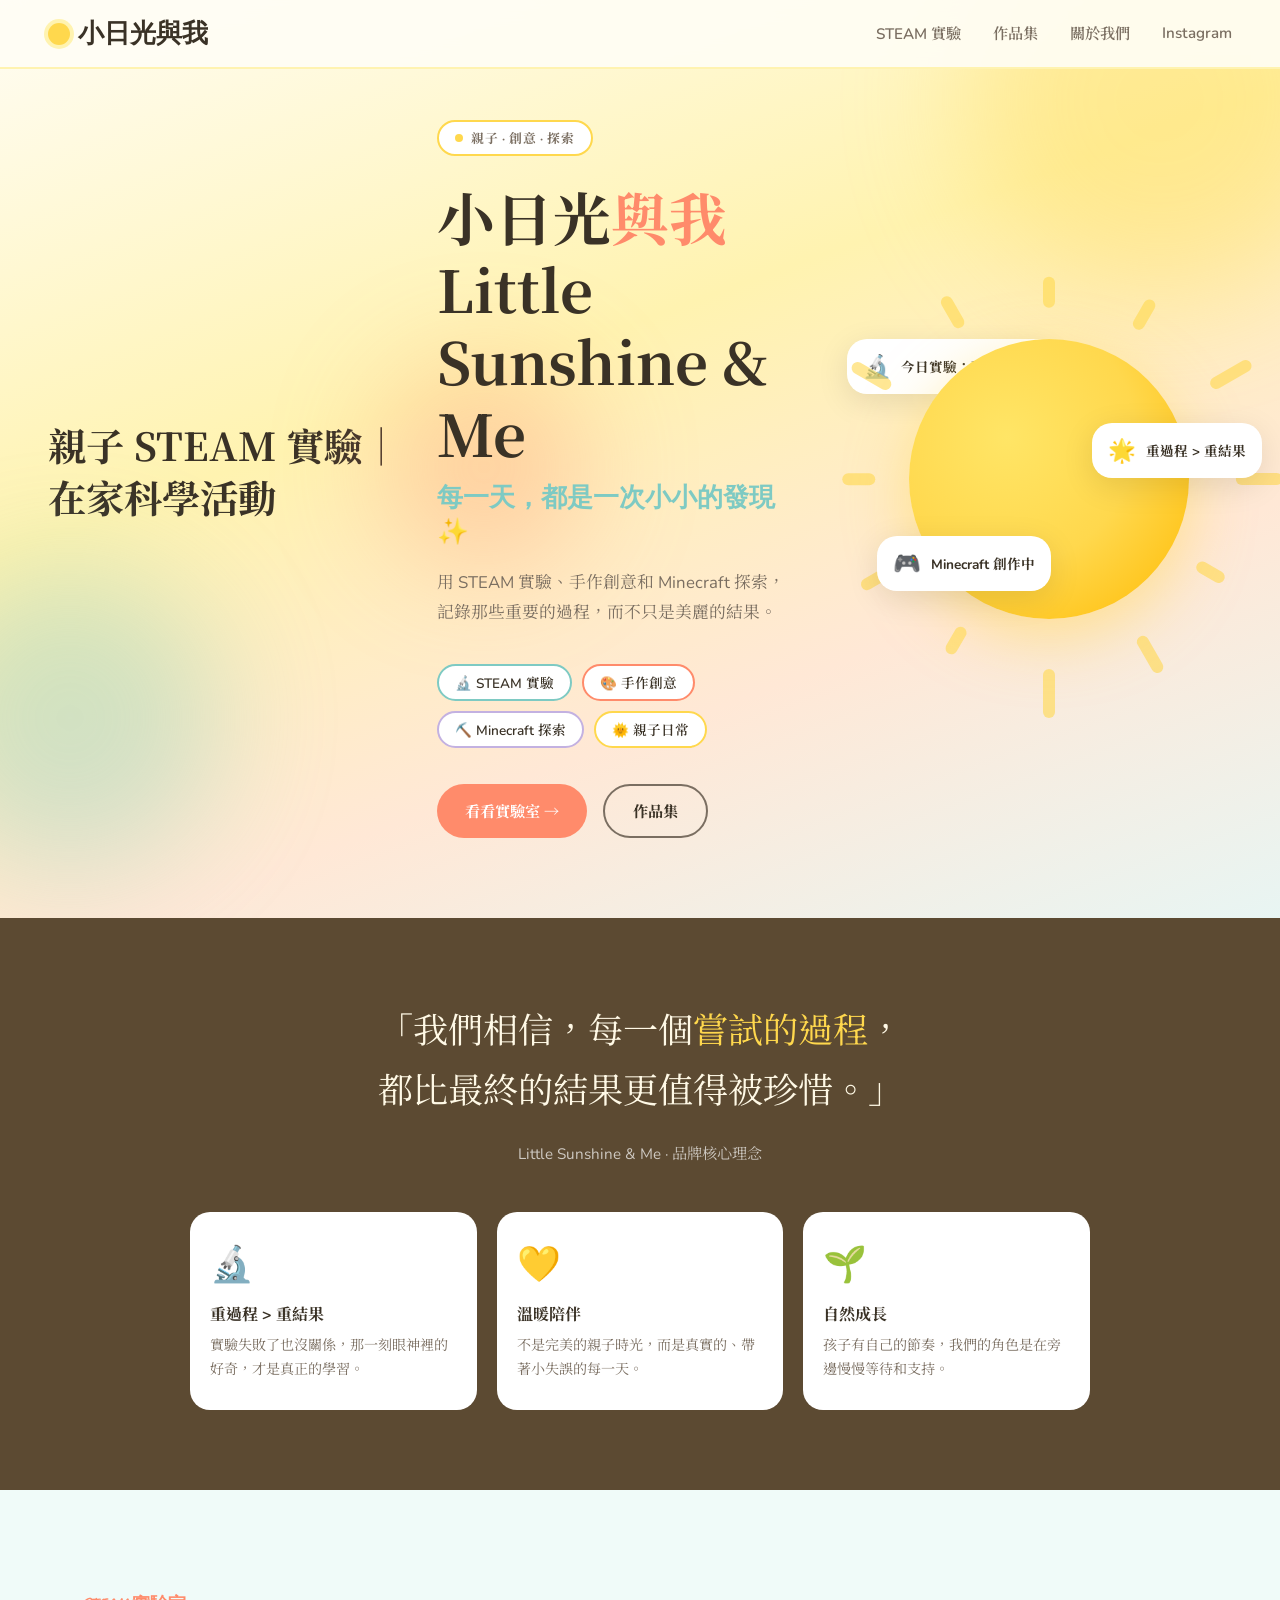
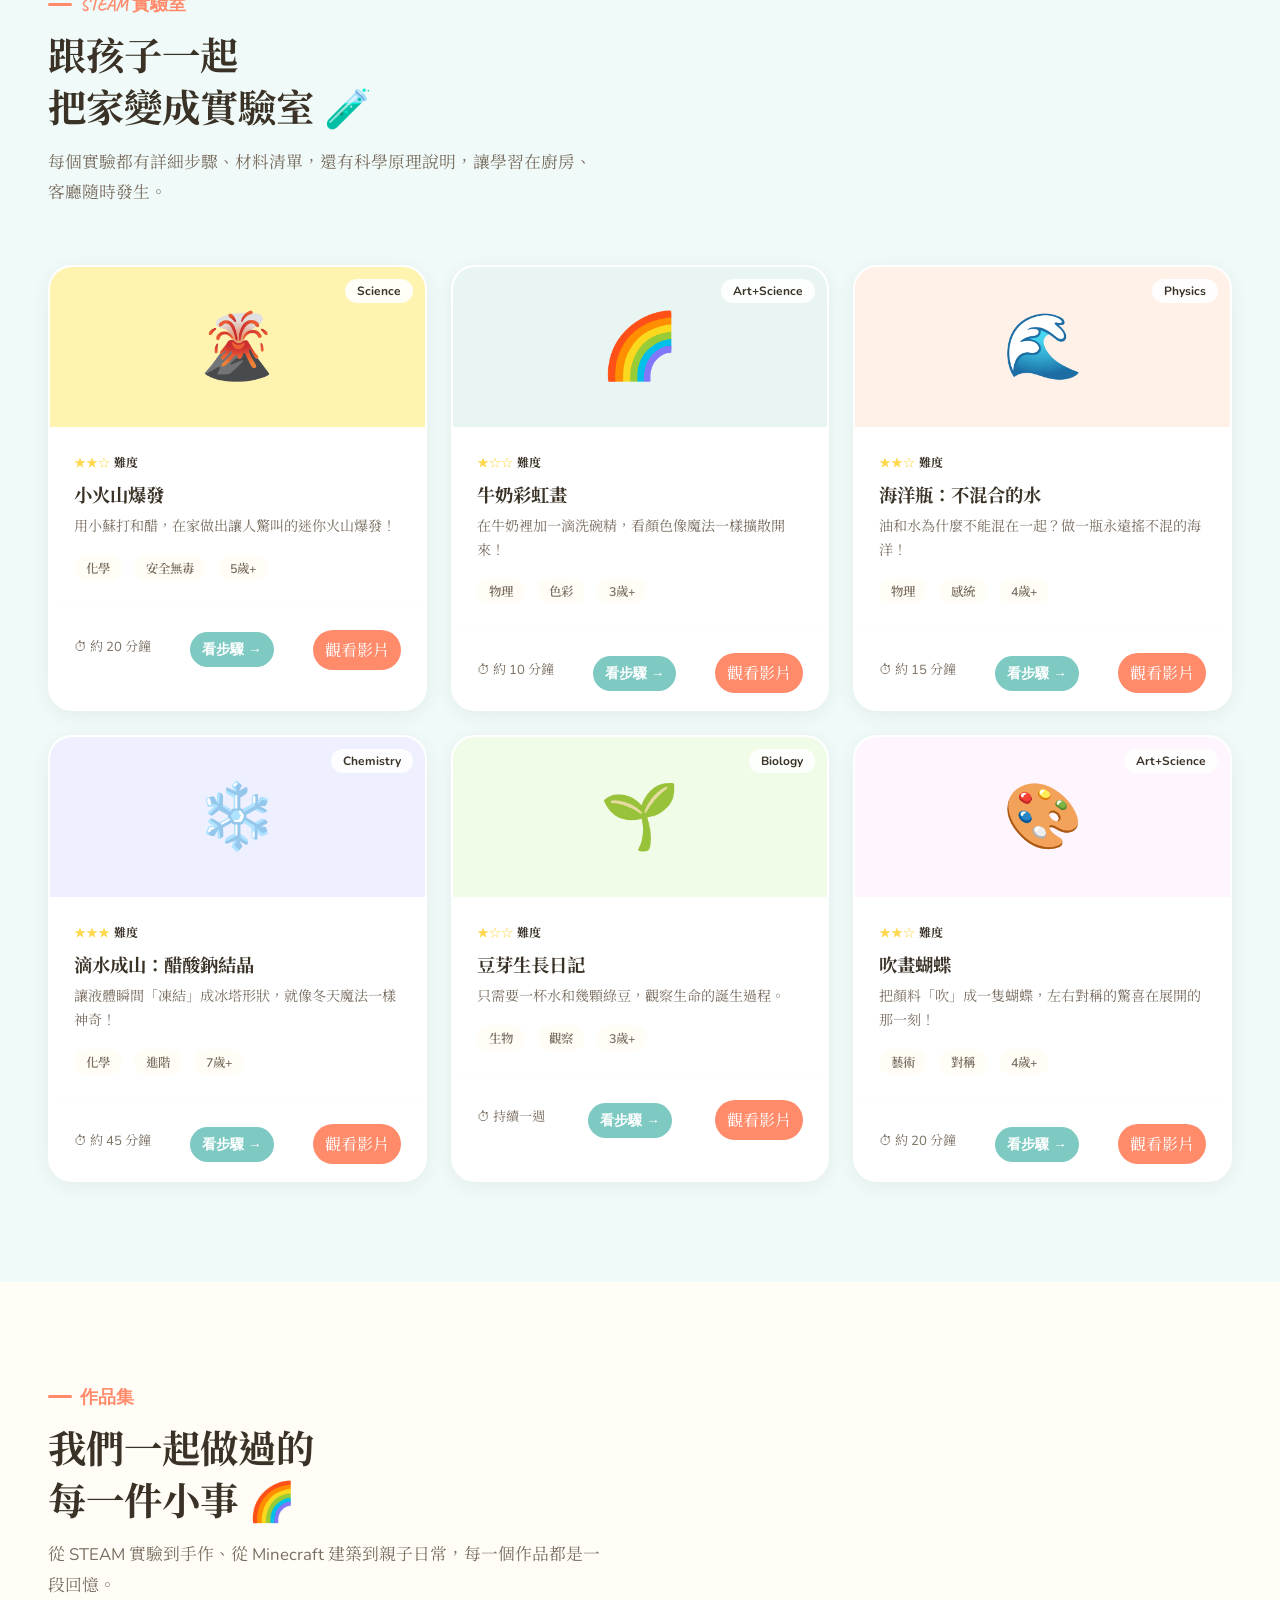
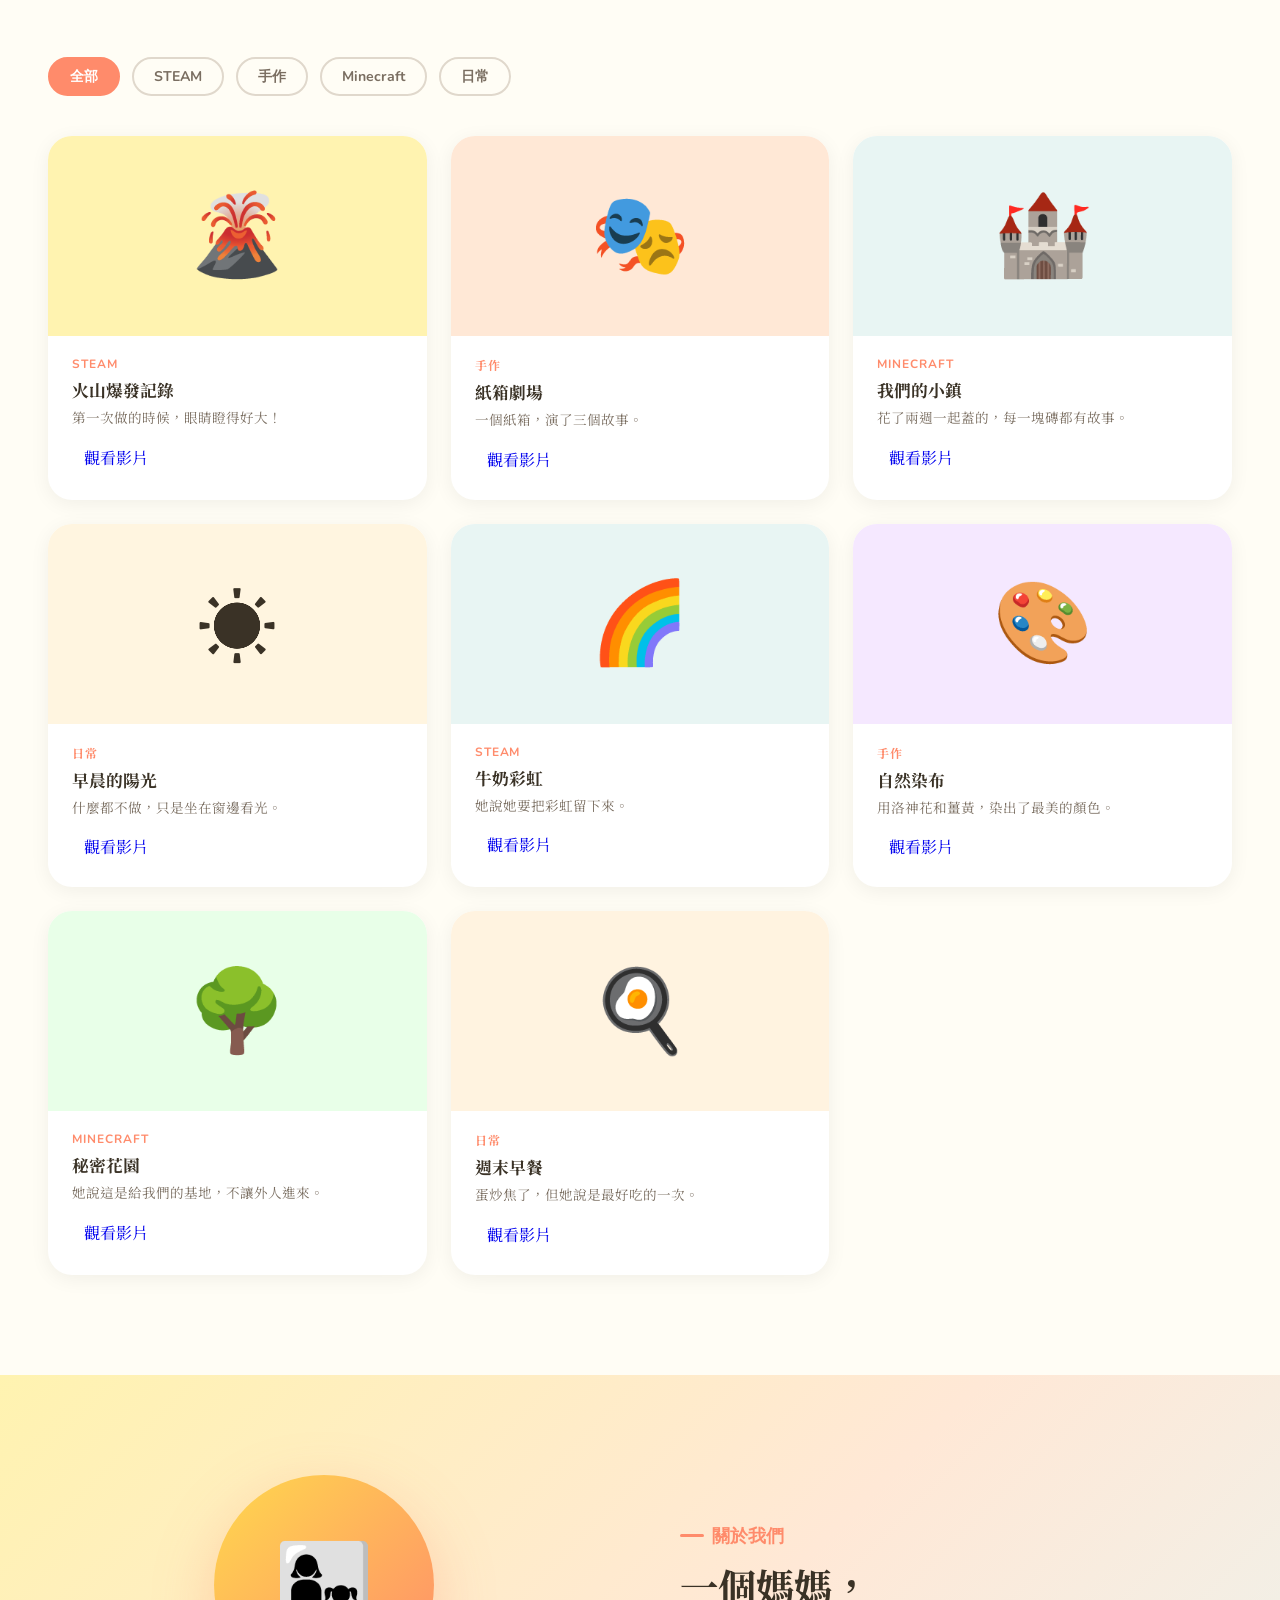
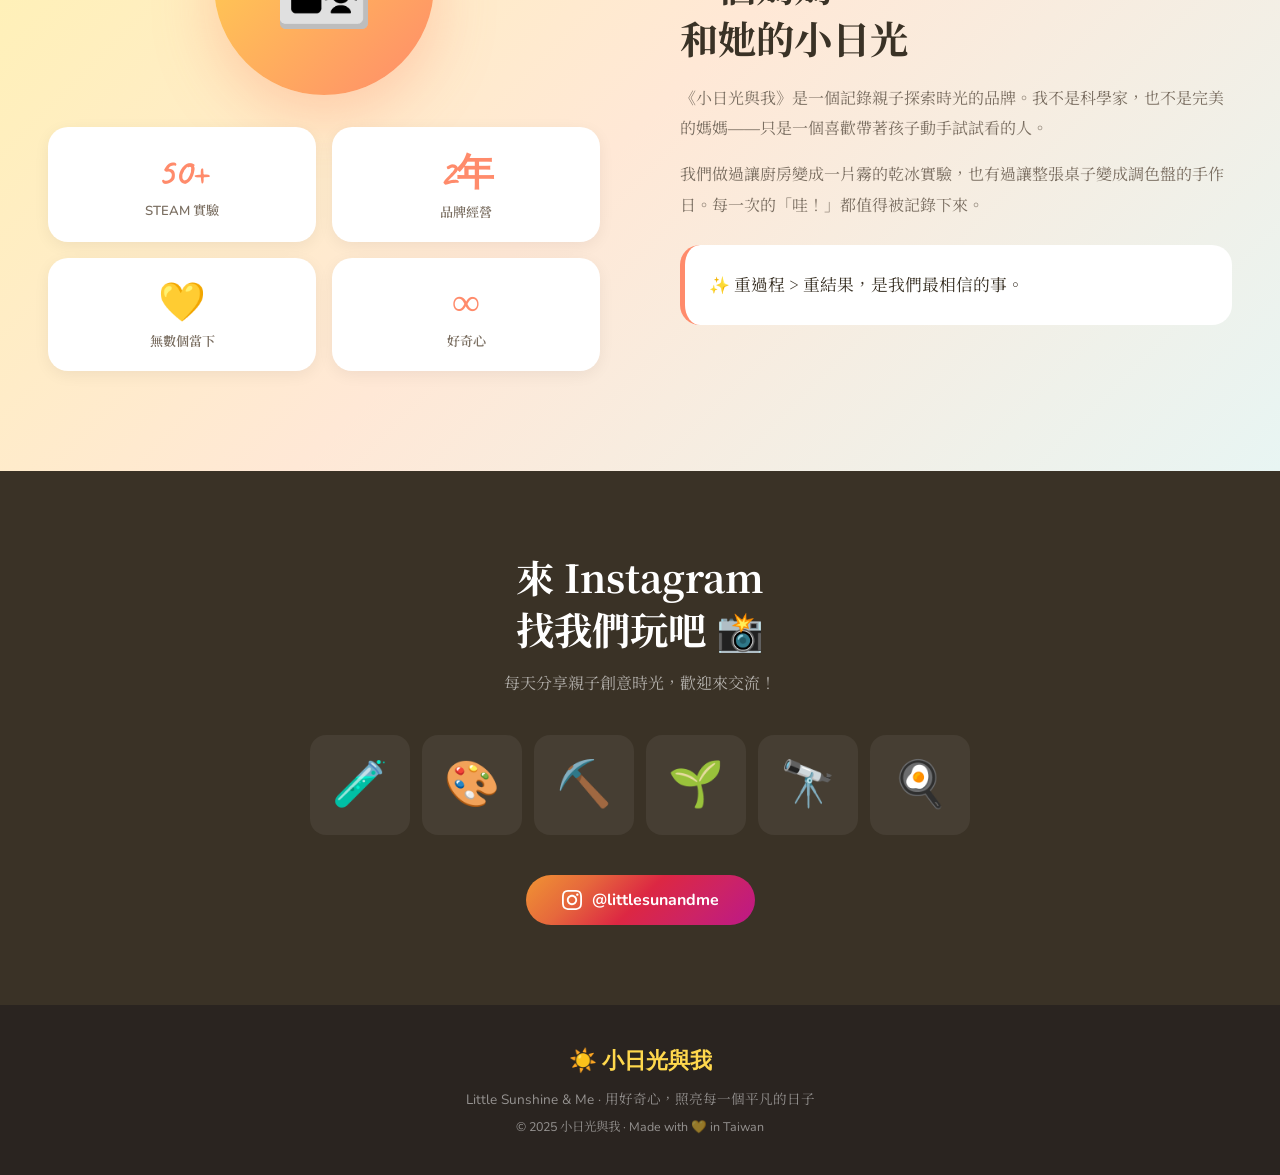
==== index.html @ 41438439 "Refactor video button styles and add new button class" ====
<!DOCTYPE html>

<html lang="zh-TW">
<head>
<meta name="description" content="親子STEAM實驗、手作創意與Minecraft探索，和孩子一起把家變成實驗室。">
<meta name="keywords" content="親子實驗, STEAM教育, 親子手作, 科學實驗, 小日光與我">
<!-- Open Graph (分享用) -->
<meta property="og:title" content="小日光與我 Little Sunshine & Me">
<meta property="og:description" content="每一天，都是一次小小的發現 ✨">
<meta property="og:image" content="https://github.com/MeiiL/littlesunandme_website/cover.jpg">
<meta property="og:type" content="website">
  
<meta charset="UTF-8">
<meta name="viewport" content="width=device-width, initial-scale=1.0, maximum-scale=1.0, user-scalable=no">
<title>小日光與我 Little Sunshine & Me</title>
<link href="https://fonts.googleapis.com/css2?family=Noto+Serif+TC:wght@400;600;700&family=Nunito:wght@400;600;700;800&family=Caveat:wght@500;700&display=swap" rel="stylesheet">
<style>
  :root {
    --sun: #FFD84D;
    --sun-light: #FFF3B0;
    --coral: #FF8B6B;
    --mint: #7ECAC3;
    --sky: #A8D8EA;
    --lavender: #C3B1E1;
    --leaf: #90C67C;
    --cream: #FFFDF5;
    --text: #3A3226;
    --text-light: #7A6E61;
    --white: #FFFFFF;
  }

/* FIX */
* { margin: 0; padding: 0; box-sizing: border-box; }

html { scroll-behavior: smooth; }

body {
  font-family: 'Nunito', 'Noto Serif TC', sans-serif;
  background: var(--cream);
  color: var(--text);
  overflow-x: hidden;
}

/* ── NAV ── */
nav {
position: fixed; top: 0; left: 0; right: 0; z-index: 100;
display: flex; align-items: center; justify-content: space-between;
padding: 16px 48px;
background: rgba(255,253,245,0.92);
backdrop-filter: blur(12px);
border-bottom: 2px solid var(--sun-light);
}
.nav-logo {
font-family: 'Caveat', cursive;
font-size: 1.6rem; font-weight: 700;
color: var(--text);
text-decoration: none;
display: flex; align-items: center; gap: 8px;
}
.nav-logo .sun-dot {
width: 22px; height: 22px; border-radius: 50%;
background: var(--sun);
box-shadow: 0 0 0 4px var(--sun-light);
flex-shrink: 0;
animation: pulse-sun 3s ease-in-out infinite;
}
@keyframes pulse-sun {
0%,100%{ box-shadow: 0 0 0 4px var(--sun-light); }
50%{ box-shadow: 0 0 0 8px rgba(255,216,77,0.2); }
}
.nav-links { display: flex; gap: 32px; list-style: none; }
.nav-links a {
text-decoration: none; color: var(--text-light);
font-weight: 600; font-size: 0.95rem;
position: relative; padding-bottom: 2px;
transition: color 0.2s;
}
.nav-links a::after {
content: ''; position: absolute; bottom: 0; left: 0;
width: 0; height: 2px; background: var(--coral);
transition: width 0.3s;
}
.nav-links a:hover { color: var(--coral); }
.nav-links a:hover::after { width: 100%; }

/* ── HERO ── */
.hero {
min-height: 100vh;
display: flex; align-items: center; justify-content: center;
padding: 120px 48px 80px;
position: relative; overflow: hidden;
background: linear-gradient(160deg, #FFFDF5 0%, #FFF3B0 40%, #FFE8D6 70%, #E8F5F3 100%);
}
.hero-blobs {
position: absolute; inset: 0; pointer-events: none; overflow: hidden;
}
.blob {
position: absolute; border-radius: 50%;
opacity: 0.35; filter: blur(60px);
animation: float-blob 8s ease-in-out infinite;
}
.blob-1 { width: 400px; height: 400px; background: var(--sun); top: -100px; right: -80px; animation-delay: 0s; }
.blob-2 { width: 300px; height: 300px; background: var(--mint); bottom: 50px; left: -80px; animation-delay: 3s; }
.blob-3 { width: 200px; height: 200px; background: var(--coral); top: 40%; left: 30%; animation-delay: 5s; }
@keyframes float-blob {
0%,100% { transform: translate(0,0) scale(1); }
50% { transform: translate(20px,-30px) scale(1.05); }
}

.hero-inner {
max-width: 1100px; width: 100%;
display: grid; grid-template-columns: 1fr 1fr; gap: 64px;
align-items: center; position: relative; z-index: 1;
}
.hero-text { animation: fade-up 0.8s ease both; }
@keyframes fade-up {
from { opacity: 0; transform: translateY(30px); }
to { opacity: 1; transform: translateY(0); }
}
.hero-badge {
display: inline-flex; align-items: center; gap: 8px;
background: var(--white); border: 2px solid var(--sun);
border-radius: 100px; padding: 6px 16px;
font-size: 0.8rem; font-weight: 700; color: var(--text-light);
margin-bottom: 24px; letter-spacing: 0.05em;
}
.hero-badge .dot { width: 8px; height: 8px; border-radius: 50%; background: var(--sun); }
.hero-title {
font-family: 'Noto Serif TC', serif;
font-size: clamp(2.4rem, 5vw, 3.6rem);
font-weight: 700; line-height: 1.25;
color: var(--text); margin-bottom: 12px;
}
.hero-title .accent { color: var(--coral); }
.hero-subtitle {
font-family: 'Caveat', cursive;
font-size: 1.6rem; color: var(--mint);
margin-bottom: 20px; font-weight: 700;
}
.hero-desc {
font-size: 1.05rem; color: var(--text-light);
line-height: 1.8; margin-bottom: 36px;
}
.hero-tags { display: flex; flex-wrap: wrap; gap: 10px; margin-bottom: 36px; }
.tag {
background: var(--white); border-radius: 100px;
padding: 6px 16px; font-size: 0.85rem; font-weight: 600;
color: var(--text); border: 2px solid transparent;
transition: all 0.2s;
}
.tag:hover { transform: translateY(-2px); }
.tag.steam { border-color: var(--mint); }
.tag.craft { border-color: var(--coral); }
.tag.play { border-color: var(--lavender); }
.tag.moment { border-color: var(--sun); }
.hero-cta { display: flex; gap: 16px; flex-wrap: wrap; }
.btn {
display: inline-flex; align-items: center; gap: 8px;
padding: 14px 28px; border-radius: 100px;
font-size: 0.95rem; font-weight: 700; text-decoration: none;
transition: all 0.25s; cursor: pointer; border: none;
}
.btn-primary { background: var(--coral); color: var(--white); }
.btn-primary:hover { background: #e8704f; transform: translateY(-2px); box-shadow: 0 8px 24px rgba(255,139,107,0.4); }
.btn-outline { background: transparent; color: var(--text); border: 2px solid var(--text-light); }
.btn-outline:hover { border-color: var(--coral); color: var(--coral); transform: translateY(-2px); }

/* hero illustration */
.hero-visual { animation: fade-up 0.8s 0.2s ease both; }
.sun-illustration {
width: 100%; max-width: 420px; margin: 0 auto;
position: relative;
}
.sun-circle {
width: 280px; height: 280px; border-radius: 50%;
background: radial-gradient(circle at 35% 35%, #FFE566, #FFD84D, #FFBA00);
margin: 40px auto; position: relative;
box-shadow: 0 20px 60px rgba(255,216,77,0.5);
animation: rotate-sun 20s linear infinite;
-webkit-animation: rotate-sun 20s linear infinite;
will-change: transform;
}
.sun-ray {
position: absolute; background: var(--sun);
border-radius: 100px; transform-origin: 50% 100%;
bottom: 50%; left: 50%; margin-left: -6px;
width: 12px; opacity: 0.6;
}
.floating-card {
position: absolute; background: var(--white);
border-radius: 20px; padding: 12px 16px;
box-shadow: 0 8px 32px rgba(0,0,0,0.1);
display: flex; align-items: center; gap: 10px;
font-size: 0.85rem; font-weight: 700; color: var(--text);
animation: float-card 4s ease-in-out infinite;
-webkit-animation: float-card 4s ease-in-out infinite;
white-space: nowrap;
}
.floating-card .icon { font-size: 1.4rem; }
.card-1 { top: 0; left: -20px; animation-delay: 0s; }
.card-2 { top: 30%; right: -30px; animation-delay: 1.5s; }
.card-3 { bottom: 10%; left: 10px; animation-delay: 3s; }
@keyframes float-card {
0%,100% { transform: translateY(0); }
50% { transform: translateY(-10px); }
}
@-webkit-keyframes float-card {
0%,100% { transform: translateY(0); }
50% { transform: translateY(-10px); }
}
@keyframes rotate-sun {
from { transform: rotate(0deg); }
to { transform: rotate(360deg); }
}
@-webkit-keyframes rotate-sun {
from { -webkit-transform: rotate(0deg); }
to { -webkit-transform: rotate(360deg); }
}

/* ── SECTION COMMON ── */
section { padding: 100px 48px; }
.section-label {
display: inline-flex; align-items: center; gap: 8px;
font-family: 'Caveat', cursive; font-size: 1.1rem; font-weight: 700;
color: var(--coral); margin-bottom: 12px;
}
.section-label::before { content: ''; display: block; width: 24px; height: 3px; background: var(--coral); border-radius: 2px; }
h2 {
font-family: 'Noto Serif TC', serif;
font-size: clamp(1.8rem, 3.5vw, 2.4rem);
font-weight: 700; line-height: 1.35; margin-bottom: 16px;
}
.section-desc { color: var(--text-light); font-size: 1.05rem; line-height: 1.8; max-width: 560px; margin-bottom: 56px; }
.max-w { max-width: 1200px; margin: 0 auto; }

/* ── PHILOSOPHY ── */
.philosophy {
background-color: #5C4A32;
color: var(--white); text-align: center;
padding: 80px 48px;
}
.philosophy-quote {
font-family: 'Noto Serif TC', serif;
font-size: clamp(1.4rem, 4vw, 2.2rem);
line-height: 1.7; max-width: 700px; margin: 0 auto 24px;
color: #FFF9E6;
}
.philosophy-quote .highlight { color: var(--sun); }
.philosophy-sub { color: rgba(255,255,255,0.7); font-size: 0.95rem; }
.phil-cards {
display: grid; grid-template-columns: repeat(3,1fr); gap: 20px;
max-width: 900px; margin: 48px auto 0;
}
.phil-card {
background: #ffffff;
border: none;
border-radius: 20px; padding: 28px 20px;
text-align: left; transition: all 0.3s;
}
.phil-card:hover { background: #fff9e6; transform: translateY(-4px); }
.phil-icon { font-size: 2.2rem; margin-bottom: 14px; }
.phil-card h3 { font-size: 1rem; font-weight: 700; color: #3A3226; margin-bottom: 8px; }
.phil-card p { font-size: 0.88rem; color: #7A6E61; line-height: 1.7; }

/* ── STEAM EXPERIMENTS ── */
.experiments-section { background: #F0FBF9; }
.experiments-grid {
display: grid; grid-template-columns: repeat(auto-fill, minmax(300px, 1fr));
gap: 24px;
}
.exp-card {
background: var(--white); border-radius: 24px;
overflow: hidden; box-shadow: 0 4px 20px rgba(0,0,0,0.06);
transition: all 0.35s; cursor: pointer;
border: 2px solid transparent;
}
.exp-card:hover { transform: translateY(-6px); box-shadow: 0 16px 40px rgba(0,0,0,0.12); border-color: var(--mint); }
.exp-header {
height: 160px; display: flex; align-items: center; justify-content: center;
font-size: 4rem; position: relative; overflow: hidden;
}
.exp-badge {
position: absolute; top: 12px; right: 12px;
background: rgba(255,255,255,0.9); border-radius: 100px;
padding: 4px 12px; font-size: 0.75rem; font-weight: 700;
}
.exp-body { padding: 24px; }
.exp-level {
display: inline-flex; align-items: center; gap: 4px;
font-size: 0.75rem; font-weight: 700; margin-bottom: 10px;
}
.star { color: var(--sun); }
.exp-title { font-family: 'Noto Serif TC', serif; font-size: 1.15rem; font-weight: 700; margin-bottom: 8px; }
.exp-desc { font-size: 0.88rem; color: var(--text-light); line-height: 1.7; margin-bottom: 16px; }
.exp-meta { display: flex; gap: 12px; flex-wrap: wrap; }
.exp-tag {
background: var(--cream); border-radius: 100px;
padding: 4px 12px; font-size: 0.78rem; font-weight: 600; color: var(--text-light);
}
.exp-footer {
padding: 16px 24px;
border-top: 1px solid var(--cream);
display: flex; justify-content: space-between; align-items: center;
}
.exp-time { font-size: 0.82rem; color: var(--text-light); display: flex; align-items: center; gap: 6px; }
.exp-btn {
background: var(--mint); color: var(--white);
border: none; border-radius: 100px; padding: 8px 20px;
font-size: 0.85rem; font-weight: 700; cursor: pointer;
transition: all 0.2s; font-family: 'Nunito', sans-serif;
}
.exp-btn:hover { background: #5db8b0; transform: scale(1.04); }

/* modal */
.modal-overlay {
position: fixed; inset: 0; z-index: 200;
background: rgba(20,16,12,0.92);
display: flex; align-items: center; justify-content: center;
padding: 24px; opacity: 0; pointer-events: none; transition: opacity 0.3s;
-webkit-transform: translate3d(0,0,0);
transform: translate3d(0,0,0);
}
.modal-overlay.active { opacity: 1; pointer-events: all; }
.modal {
background: #ffffff; border-radius: 32px;
max-width: 560px; width: 100%; max-height: 85vh; overflow-y: auto;
transform: scale(0.9); transition: transform 0.3s;
box-shadow: 0 32px 80px rgba(0,0,0,0.35);
}
.modal-overlay.active .modal { transform: scale(1); }
.modal-header { height: 200px; display: flex; align-items: center; justify-content: center; font-size: 6rem; border-radius: 32px 32px 0 0; }
.modal-body { padding: 32px; }
.modal-body h3 { font-family: 'Noto Serif TC', serif; font-size: 1.5rem; font-weight: 700; margin-bottom: 16px; }
.modal-section { margin-bottom: 20px; background: #F8F6F2; border-radius: 16px; padding: 16px 20px; }
.modal-section h4 { font-size: 0.85rem; font-weight: 700; color: var(--coral); margin-bottom: 10px; letter-spacing: 0.05em; }
.modal-section ul { list-style: none; }
.modal-section ul li { font-size: 0.92rem; color: var(--text); line-height: 1.9; padding-left: 20px; position: relative; }
.modal-section ul li::before { content: '✦'; position: absolute; left: 0; color: var(--sun); font-size: 0.7rem; top: 5px; }
.modal-note {
background: var(--sun-light); border-radius: 16px; padding: 16px 20px;
font-size: 0.88rem; color: var(--text); line-height: 1.7;
border-left: 4px solid var(--sun);
}
.modal-close {
display: block; width: 100%; margin-top: 24px;
background: var(--text); color: var(--white);
border: none; border-radius: 100px; padding: 14px;
font-size: 0.95rem; font-weight: 700; cursor: pointer;
font-family: 'Nunito', sans-serif; transition: background 0.2s;
}
.modal-close:hover { background: var(--coral); }

/* ── PORTFOLIO ── */
.portfolio-section { background: var(--cream); }
.portfolio-filter { display: flex; gap: 12px; flex-wrap: wrap; margin-bottom: 40px; }
.filter-btn {
padding: 8px 20px; border-radius: 100px; border: 2px solid #E0D8CC;
background: transparent; font-size: 0.88rem; font-weight: 700;
color: var(--text-light); cursor: pointer; transition: all 0.2s;
font-family: 'Nunito', sans-serif;
}
.filter-btn.active, .filter-btn:hover { background: var(--coral); color: var(--white); border-color: var(--coral); }
.portfolio-grid {
display: grid; grid-template-columns: repeat(auto-fill, minmax(280px, 1fr));
gap: 24px;
}
.portfolio-item {
border-radius: 24px; overflow: hidden;
background: var(--white); box-shadow: 0 4px 20px rgba(0,0,0,0.06);
transition: all 0.35s; position: relative;
}
.portfolio-item:hover { transform: translateY(-6px); box-shadow: 0 16px 40px rgba(0,0,0,0.12); }
.portfolio-img {
height: 200px; display: flex; align-items: center; justify-content: center;
font-size: 5rem; position: relative;
}
.portfolio-overlay {
position: absolute; inset: 0;
background: rgba(0,0,0,0.5);
display: flex; align-items: center; justify-content: center;
opacity: 0; transition: opacity 0.3s;
}
.portfolio-item:hover .portfolio-overlay { opacity: 1; }
.overlay-link {
background: var(--white); color: var(--text);
border-radius: 100px; padding: 10px 24px;
font-size: 0.88rem; font-weight: 700; text-decoration: none;
}
.portfolio-info { padding: 20px 24px; }
.portfolio-cat {
font-size: 0.75rem; font-weight: 700; letter-spacing: 0.08em;
text-transform: uppercase; margin-bottom: 6px;
}
.portfolio-info h3 { font-family: 'Noto Serif TC', serif; font-size: 1.05rem; font-weight: 700; margin-bottom: 6px; }
.portfolio-info p { font-size: 0.85rem; color: var(--text-light); line-height: 1.6; }

/* ── ABOUT ── */
.about-section {
background: linear-gradient(135deg, #FFF3B0 0%, #FFE8D6 50%, #E8F5F3 100%);
}
.about-inner {
display: grid; grid-template-columns: 1fr 1fr; gap: 80px; align-items: center;
}
.about-avatar {
width: 220px; height: 220px; border-radius: 50%;
background: linear-gradient(135deg, var(--sun), var(--coral));
display: flex; align-items: center; justify-content: center;
font-size: 5rem; margin: 0 auto 32px;
box-shadow: 0 20px 60px rgba(255,139,107,0.35);
animation: float-card 5s ease-in-out infinite;
}
.about-stats {
display: grid; grid-template-columns: 1fr 1fr; gap: 16px; margin-top: 32px;
}
.stat-card {
background: var(--white); border-radius: 20px; padding: 20px;
text-align: center; box-shadow: 0 4px 16px rgba(0,0,0,0.06);
}
.stat-num { font-family: 'Caveat', cursive; font-size: 2.4rem; font-weight: 700; color: var(--coral); }
.stat-label { font-size: 0.82rem; color: var(--text-light); font-weight: 600; margin-top: 4px; }
.about-text h2 { margin-bottom: 20px; }
.about-text p { color: var(--text-light); line-height: 1.9; margin-bottom: 16px; }
.about-philosophy {
background: var(--white); border-radius: 20px; padding: 24px;
border-left: 5px solid var(--coral); margin-top: 24px;
}
.about-philosophy p { margin: 0; font-family: 'Noto Serif TC', serif; font-size: 1.05rem; color: var(--text); }

/* ── IG CTA ── */
.ig-section {
background: var(--text); color: var(--white); text-align: center;
padding: 80px 48px;
}
.ig-section h2 { color: var(--white); margin-bottom: 16px; }
.ig-section p { color: rgba(255,255,255,0.6); margin-bottom: 40px; }
.ig-grid { display: flex; gap: 12px; justify-content: center; flex-wrap: wrap; margin-bottom: 40px; }
.ig-thumb {
width: 100px; height: 100px; border-radius: 16px;
display: flex; align-items: center; justify-content: center;
font-size: 2.8rem; background: rgba(255,255,255,0.06);
transition: all 0.2s;
}
.ig-thumb:hover { transform: scale(1.08); background: rgba(255,255,255,0.12); }
.ig-btn {
display: inline-flex; align-items: center; gap: 10px;
background: linear-gradient(135deg, #f09433, #e6683c, #dc2743, #cc2366, #bc1888);
color: var(--white); border-radius: 100px; padding: 14px 36px;
font-size: 1rem; font-weight: 700; text-decoration: none;
transition: all 0.25s;
}
.ig-btn:hover { transform: translateY(-2px); box-shadow: 0 12px 32px rgba(220,39,67,0.4); }

/* ── FOOTER ── */
footer {
background: #2A2420; color: rgba(255,255,255,0.5);
text-align: center; padding: 40px 48px;
}
footer .footer-logo {
font-family: 'Caveat', cursive; font-size: 1.4rem; font-weight: 700;
color: var(--sun); margin-bottom: 12px;
}
footer p { font-size: 0.85rem; }

/* ── responsive ── */
@media(max-width: 768px) {
nav { padding: 16px 24px; }
.nav-links { display: none; }
section { padding: 64px 20px; }
.hero { padding: 100px 20px 60px; }
.hero-inner { grid-template-columns: 1fr; gap: 40px; }
.hero-visual { order: -1; }
.philosophy { padding: 60px 20px; background-color: #5C4A32; }
.phil-cards { grid-template-columns: 1fr; gap: 16px; margin-top: 32px; }
.phil-card { padding: 20px 16px; }
.about-inner { grid-template-columns: 1fr; gap: 40px; }
.portfolio-grid { grid-template-columns: 1fr 1fr; }
.ig-thumb { width: 70px; height: 70px; font-size: 2rem; }
.modal { border-radius: 24px; }
.modal-header { height: 140px; font-size: 4rem; }
.modal-body { padding: 20px; }
}

/* scroll animation */
.reveal { opacity: 0; transform: translateY(24px); transition: opacity 0.7s, transform 0.7s; }
.reveal.visible { opacity: 1; transform: none; }

/* ig video */
.exp-btn, .exp-video-btn, .portfolio-video-btn {
  display: inline-flex;
  align-items: center;
  padding: 8px 12px; 
  margin-top: 8px;
  border-radius: 20px;
  text-decoration: none;
  transition: background 0.3s;
}

.exp-btn {
  background: var(--mint);
  color: var(--white);
}

.exp-btn:hover {
  background: #5db8b0;
}

.exp-video-btn {
  background: var(--coral);
  color: var(--white);
}

.exp-video-btn:hover {
  background: #e8704f;
}

</style>

</head>
<body>

<!-- NAV -->

<nav>
  <a href="#" class="nav-logo">
    <span class="sun-dot"></span>
    小日光與我
  </a>
  <ul class="nav-links">
    <li><a href="#experiments">STEAM 實驗</a></li>
    <li><a href="#portfolio">作品集</a></li>
    <li><a href="#about">關於我們</a></li>
    <li><a href="#instagram">Instagram</a></li>
  </ul>
</nav>

<!-- HERO -->

<section class="hero">
  <h2>親子 STEAM 實驗｜在家科學活動</h2>
  <div class="hero-blobs">
    <div class="blob blob-1"></div>
    <div class="blob blob-2"></div>
    <div class="blob blob-3"></div>
  </div>
  <div class="hero-inner">
    <div class="hero-text">
      <div class="hero-badge"><span class="dot"></span> 親子 · 創意 · 探索</div>
      <h1 class="hero-title">小日光<span class="accent">與我</span><br>Little Sunshine & Me</h1>
      <p class="hero-subtitle">每一天，都是一次小小的發現 ✨</p>
      <p class="hero-desc">用 STEAM 實驗、手作創意和 Minecraft 探索，<br>記錄那些重要的過程，而不只是美麗的結果。</p>
      <div class="hero-tags">
        <span class="tag steam">🔬 STEAM 實驗</span>
        <span class="tag craft">🎨 手作創意</span>
        <span class="tag play">⛏️ Minecraft 探索</span>
        <span class="tag moment">🌞 親子日常</span>
      </div>
      <div class="hero-cta">
        <a href="#experiments" class="btn btn-primary">看看實驗室 →</a>
        <a href="#portfolio" class="btn btn-outline">作品集</a>
      </div>
    </div>
    <div class="hero-visual">
      <div class="sun-illustration">
        <div class="floating-card card-1"><span class="icon">🔬</span> 今日實驗：醋酸鈉結晶</div>
        <div class="sun-circle" id="sunCircle"></div>
        <div class="floating-card card-2"><span class="icon">🌟</span> 重過程 > 重結果</div>
        <div class="floating-card card-3"><span class="icon">🎮</span> Minecraft 創作中</div>
      </div>
    </div>
  </div>
</section>

<!-- PHILOSOPHY -->

<section class="philosophy">
  <div class="max-w">
    <div class="philosophy-quote">
      「我們相信，每一個<span class="highlight">嘗試的過程</span>，<br>都比最終的結果更值得被珍惜。」
    </div>
    <p class="philosophy-sub">Little Sunshine & Me · 品牌核心理念</p>
    <div class="phil-cards">
      <div class="phil-card">
        <div class="phil-icon">🔬</div>
        <h3>重過程 > 重結果</h3>
        <p>實驗失敗了也沒關係，那一刻眼神裡的好奇，才是真正的學習。</p>
      </div>
      <div class="phil-card">
        <div class="phil-icon">💛</div>
        <h3>溫暖陪伴</h3>
        <p>不是完美的親子時光，而是真實的、帶著小失誤的每一天。</p>
      </div>
      <div class="phil-card">
        <div class="phil-icon">🌱</div>
        <h3>自然成長</h3>
        <p>孩子有自己的節奏，我們的角色是在旁邊慢慢等待和支持。</p>
      </div>
    </div>
  </div>
</section>

<!-- STEAM EXPERIMENTS -->
<section class="experiments-section" id="experiments">
  <div class="max-w">
    <div class="section-label reveal">STEAM 實驗室</div>
    <h2 class="reveal">跟孩子一起<br>把家變成實驗室 🧪</h2>
    <p class="section-desc reveal">每個實驗都有詳細步驟、材料清單，還有科學原理說明，讓學習在廚房、客廳隨時發生。</p>
    <div class="experiments-grid" id="expGrid"></div>
  </div>
</section>

<!-- PORTFOLIO -->
<section class="portfolio-section" id="portfolio">
  <div class="max-w">
    <div class="section-label reveal">作品集</div>
    <h2 class="reveal">我們一起做過的<br>每一件小事 🌈</h2>
    <p class="section-desc reveal">從 STEAM 實驗到手作、從 Minecraft 建築到親子日常，每一個作品都是一段回憶。</p>
    <div class="portfolio-filter reveal">
      <button class="filter-btn active" onclick="filterPortfolio('all', this)">全部</button>
      <button class="filter-btn" onclick="filterPortfolio('steam', this)">STEAM</button>
      <button class="filter-btn" onclick="filterPortfolio('craft', this)">手作</button>
      <button class="filter-btn" onclick="filterPortfolio('minecraft', this)">Minecraft</button>
      <button class="filter-btn" onclick="filterPortfolio('moment', this)">日常</button>
    </div>
    <div class="portfolio-grid" id="portfolioGrid"></div>
  </div>
</section>

<!-- ABOUT -->

<section class="about-section" id="about">
  <div class="max-w about-inner">
    <div class="reveal" style="text-align:center">
      <div class="about-avatar">👩‍👧</div>
      <div class="about-stats">
        <div class="stat-card"><div class="stat-num">50+</div><div class="stat-label">STEAM 實驗</div></div>
        <div class="stat-card"><div class="stat-num">2年</div><div class="stat-label">品牌經營</div></div>
        <div class="stat-card"><div class="stat-num">💛</div><div class="stat-label">無數個當下</div></div>
        <div class="stat-card"><div class="stat-num">∞</div><div class="stat-label">好奇心</div></div>
      </div>
    </div>
    <div class="about-text reveal">
      <div class="section-label">關於我們</div>
      <h2>一個媽媽，<br>和她的小日光</h2>
      <p>《小日光與我》是一個記錄親子探索時光的品牌。我不是科學家，也不是完美的媽媽——只是一個喜歡帶著孩子動手試試看的人。</p>
      <p>我們做過讓廚房變成一片霧的乾冰實驗，也有過讓整張桌子變成調色盤的手作日。每一次的「哇！」都值得被記錄下來。</p>
      <div class="about-philosophy">
        <p>✨ 重過程 > 重結果，是我們最相信的事。</p>
      </div>
    </div>
  </div>
</section>

<!-- INSTAGRAM CTA -->

<section class="ig-section" id="instagram">
  <div class="max-w">
    <h2>來 Instagram<br>找我們玩吧 📸</h2>
    <p>每天分享親子創意時光，歡迎來交流！</p>
    <div class="ig-grid">
      <div class="ig-thumb">🧪</div>
      <div class="ig-thumb">🎨</div>
      <div class="ig-thumb">⛏️</div>
      <div class="ig-thumb">🌱</div>
      <div class="ig-thumb">🔭</div>
      <div class="ig-thumb">🍳</div>
    </div>
    <a href="https://www.instagram.com/littlesunandme/" target="_blank" class="ig-btn">
      <svg width="20" height="20" viewBox="0 0 24 24" fill="currentColor"><path d="M12 2.163c3.204 0 3.584.012 4.85.07 3.252.148 4.771 1.691 4.919 4.919.058 1.265.069 1.645.069 4.849 0 3.205-.012 3.584-.069 4.849-.149 3.225-1.664 4.771-4.919 4.919-1.266.058-1.644.07-4.85.07-3.204 0-3.584-.012-4.849-.07-3.26-.149-4.771-1.699-4.919-4.92-.058-1.265-.07-1.644-.07-4.849 0-3.204.013-3.583.07-4.849.149-3.227 1.664-4.771 4.919-4.919 1.266-.057 1.645-.069 4.849-.069zm0-2.163c-3.259 0-3.667.014-4.947.072-4.358.2-6.78 2.618-6.98 6.98-.059 1.281-.073 1.689-.073 4.948 0 3.259.014 3.668.072 4.948.2 4.358 2.618 6.78 6.98 6.98 1.281.058 1.689.072 4.948.072 3.259 0 3.668-.014 4.948-.072 4.354-.2 6.782-2.618 6.979-6.98.059-1.28.073-1.689.073-4.948 0-3.259-.014-3.667-.072-4.947-.196-4.354-2.617-6.78-6.979-6.98-1.281-.059-1.69-.073-4.949-.073zm0 5.838c-3.403 0-6.162 2.759-6.162 6.162s2.759 6.163 6.162 6.163 6.162-2.759 6.162-6.163c0-3.403-2.759-6.162-6.162-6.162zm0 10.162c-2.209 0-4-1.79-4-4 0-2.209 1.791-4 4-4s4 1.791 4 4c0 2.21-1.791 4-4 4zm6.406-11.845c-.796 0-1.441.645-1.441 1.44s.645 1.44 1.441 1.44c.795 0 1.439-.645 1.439-1.44s-.644-1.44-1.439-1.44z"/></svg>
      @littlesunandme
    </a>
  </div>
</section>

<!-- FOOTER -->

<footer>
  <div class="footer-logo">☀️ 小日光與我</div>
  <p>Little Sunshine & Me · 用好奇心，照亮每一個平凡的日子</p>
  <p style="margin-top:8px; font-size:0.78rem;">© 2025 小日光與我 · Made with 💛 in Taiwan</p>
</footer>

<!-- MODAL -->

<div class="modal-overlay" id="modalOverlay" onclick="closeModal(event)">
  <div class="modal" id="modalContent"></div>
</div>

<script>
// ── STATE ──
let experiments = [];
let portfolio = [];

// ── RENDER EXPERIMENTS ──
function renderExperiments() {
  const expGrid = document.getElementById('expGrid');
  expGrid.innerHTML = '';
  experiments.forEach((exp, i) => {
    const stars = '★'.repeat(exp.level) + '☆'.repeat(3 - exp.level);
    const card = document.createElement('div');
    card.className = 'exp-card reveal';
    card.innerHTML = `
      <div class="exp-header" style="background:${exp.bg}">
        ${exp.emoji}
        <span class="exp-badge">${exp.badge}</span>
      </div>
      <div class="exp-body">
        <div class="exp-level"><span class="star">${stars}</span> 難度</div>
        <h3 class="exp-title">${exp.title}</h3>
        <p class="exp-desc">${exp.desc}</p>
        <div class="exp-meta">${exp.tags.map(t=>`<span class="exp-tag">${t}</span>`).join('')}</div>
      </div>
      <div class="exp-footer">
        <span class="exp-time">⏱ ${exp.time}</span>
        <button class="exp-btn" onclick="openModal(${i})">看步驟 →</button>
        <a href="${exp.videoLink}" target="_blank" class="exp-video-btn">觀看影片</a> 
      </div>`;
    expGrid.appendChild(card);
  });
  // re-observe new cards
  document.querySelectorAll('.reveal').forEach(el => observer.observe(el));
}

// ── RENDER PORTFOLIO ──
const portGrid = document.getElementById('portfolioGrid');
function renderPortfolio(filter) {
  portGrid.innerHTML = '';
  portfolio.filter(p => filter === 'all' || p.cat === filter).forEach(p => {
    const item = document.createElement('div');
    item.className = 'portfolio-item';
    item.setAttribute('data-cat', p.cat);
    item.innerHTML = `
      <div class="portfolio-img" style="background:${p.bg}">
        ${p.emoji}
        <div class="portfolio-overlay">
          <a href="#" class="overlay-link">查看</a>
        </div>
      </div>
      <div class="portfolio-info">
        <div class="portfolio-cat" style="color:var(--coral)">${p.catLabel}</div>
        <h3>${p.title}</h3>
        <p>${p.desc}</p>
        <a href="${p.videoLink}" target="_blank" class="portfolio-video-btn">觀看影片</a>
      </div>`;
    portGrid.appendChild(item);
  });
}

function filterPortfolio(filter, btn) {
  document.querySelectorAll('.filter-btn').forEach(b => b.classList.remove('active'));
  btn.classList.add('active');
  renderPortfolio(filter);
}

// ── MODAL ──
function openModal(i) {
  const exp = experiments[i];
  const modal = document.getElementById('modalContent');
  modal.innerHTML = `
    <div class="modal-header" style="background:${exp.bg}">${exp.emoji}</div>
    <div class="modal-body">
      <h3>${exp.title}</h3>
      <div class="modal-section">
        <h4>🛒 材料清單</h4>
        <ul>${exp.materials.map(m=>`<li>${m}</li>`).join('')}</ul>
      </div>
      <div class="modal-section">
        <h4>📋 步驟</h4>
        <ul>${exp.steps.map(s=>`<li>${s}</li>`).join('')}</ul>
      </div>
      <div class="modal-note">${exp.note}</div>
      <button class="modal-close" onclick="closeModal()">關閉</button>
    </div>`;
  document.getElementById('modalOverlay').classList.add('active');
}
function closeModal(e) {
  if (!e || e.target === document.getElementById('modalOverlay')) {
    document.getElementById('modalOverlay').classList.remove('active');
  }
}

// ── SUN RAYS ──
const sun = document.getElementById('sunCircle');
for(let i=0;i<12;i++){
  const ray = document.createElement('div');
  ray.className = 'sun-ray';
  const angle = i * 30;
  const len = 30 + Math.random()*20;
  ray.style.cssText = `height:${len}px; transform: rotate(${angle}deg) translateY(-${140+len}px);`;
  sun.appendChild(ray);
}

// ── SCROLL REVEAL ──
const observer = new IntersectionObserver(entries => {
  entries.forEach(e => { if(e.isIntersecting) e.target.classList.add('visible'); });
}, { threshold: 0.15 });
document.querySelectorAll('.reveal').forEach(el => observer.observe(el));

// ── LOAD DATA FROM JSON ──
// 以 Promise.all 同時載入兩個 JSON，失敗時顯示錯誤提示
Promise.all([
  fetch('data/experiments.json').then(r => r.json()),
  fetch('data/portfolio.json').then(r => r.json())
])
.then(([expData, portData]) => {
  experiments = expData;
  portfolio = portData;
  renderExperiments();
  renderPortfolio('all');
})
.catch(err => {
  console.error('資料載入失敗：', err);
  document.getElementById('expGrid').innerHTML =
    '<p style="color:#999;grid-column:1/-1;text-align:center;padding:40px">⚠️ 實驗資料載入失敗，請確認 data/experiments.json 是否存在。</p>';
});
</script>

</body>
</html>
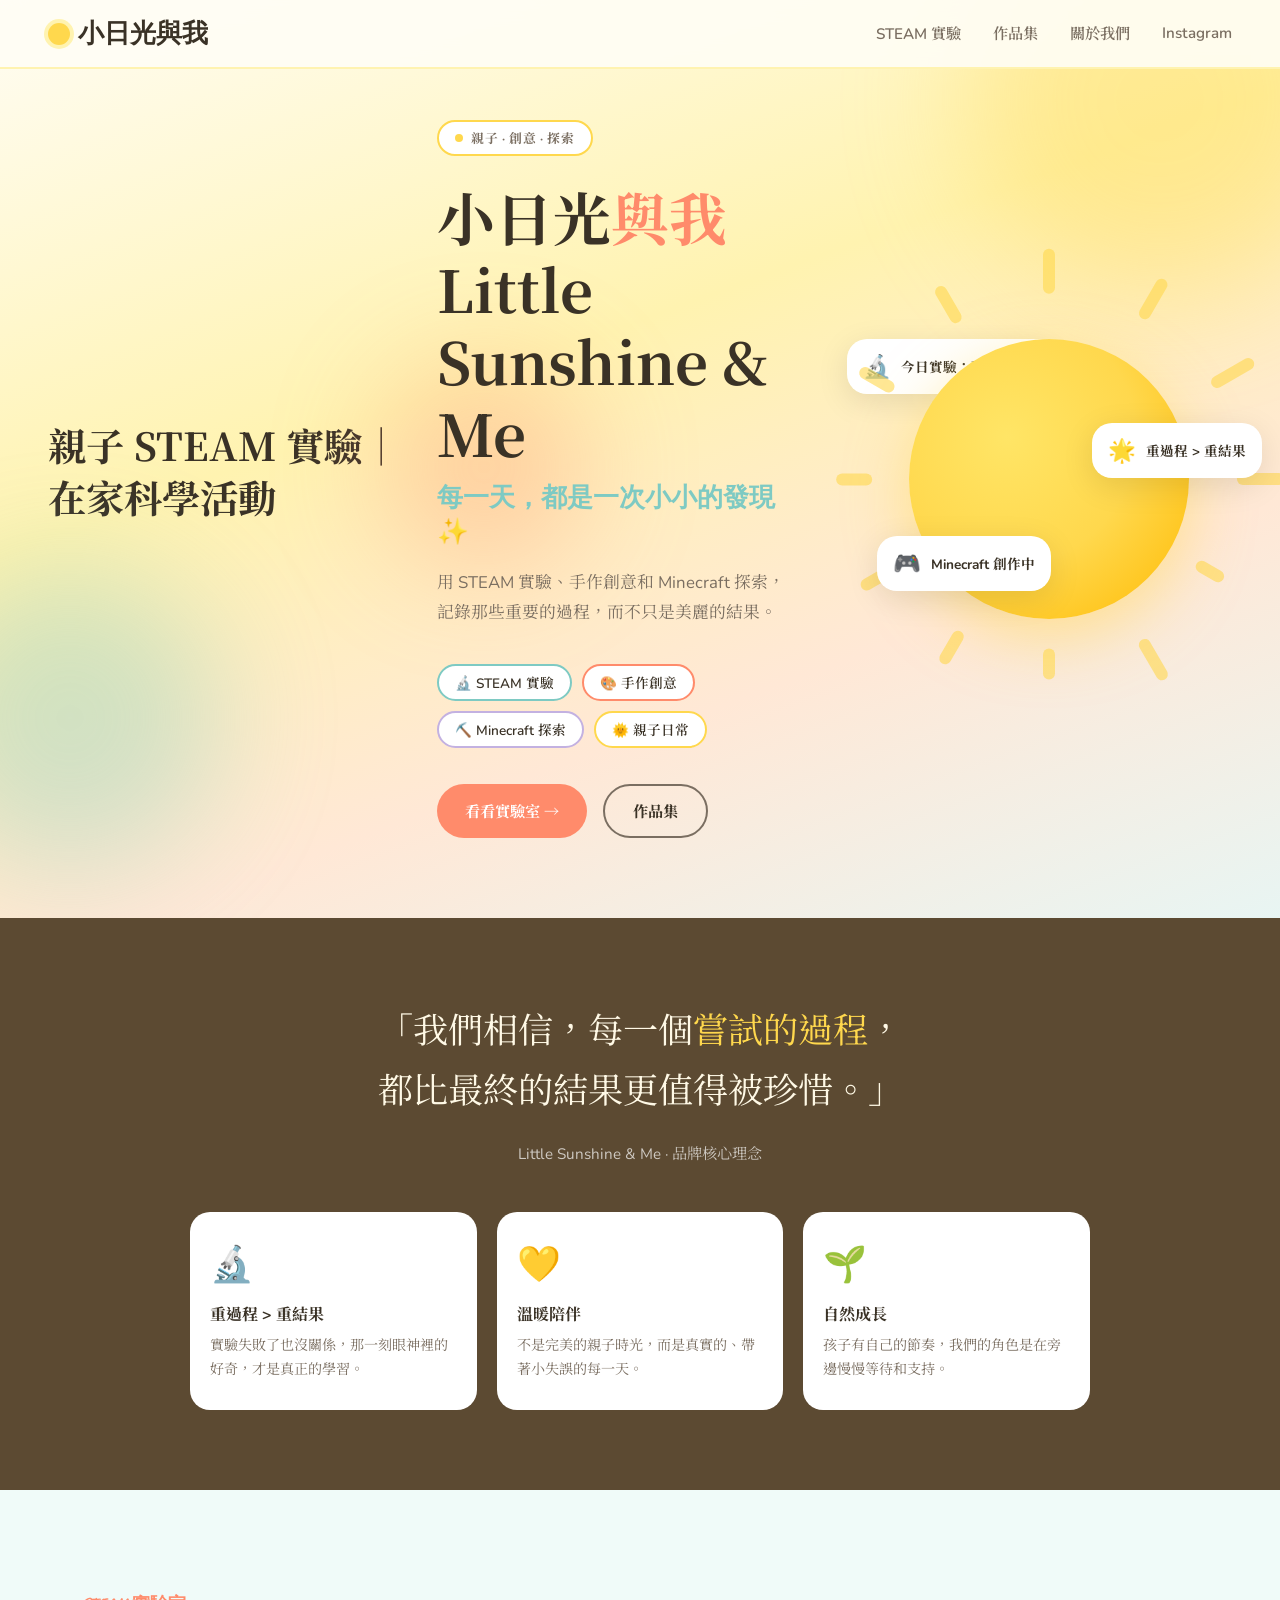
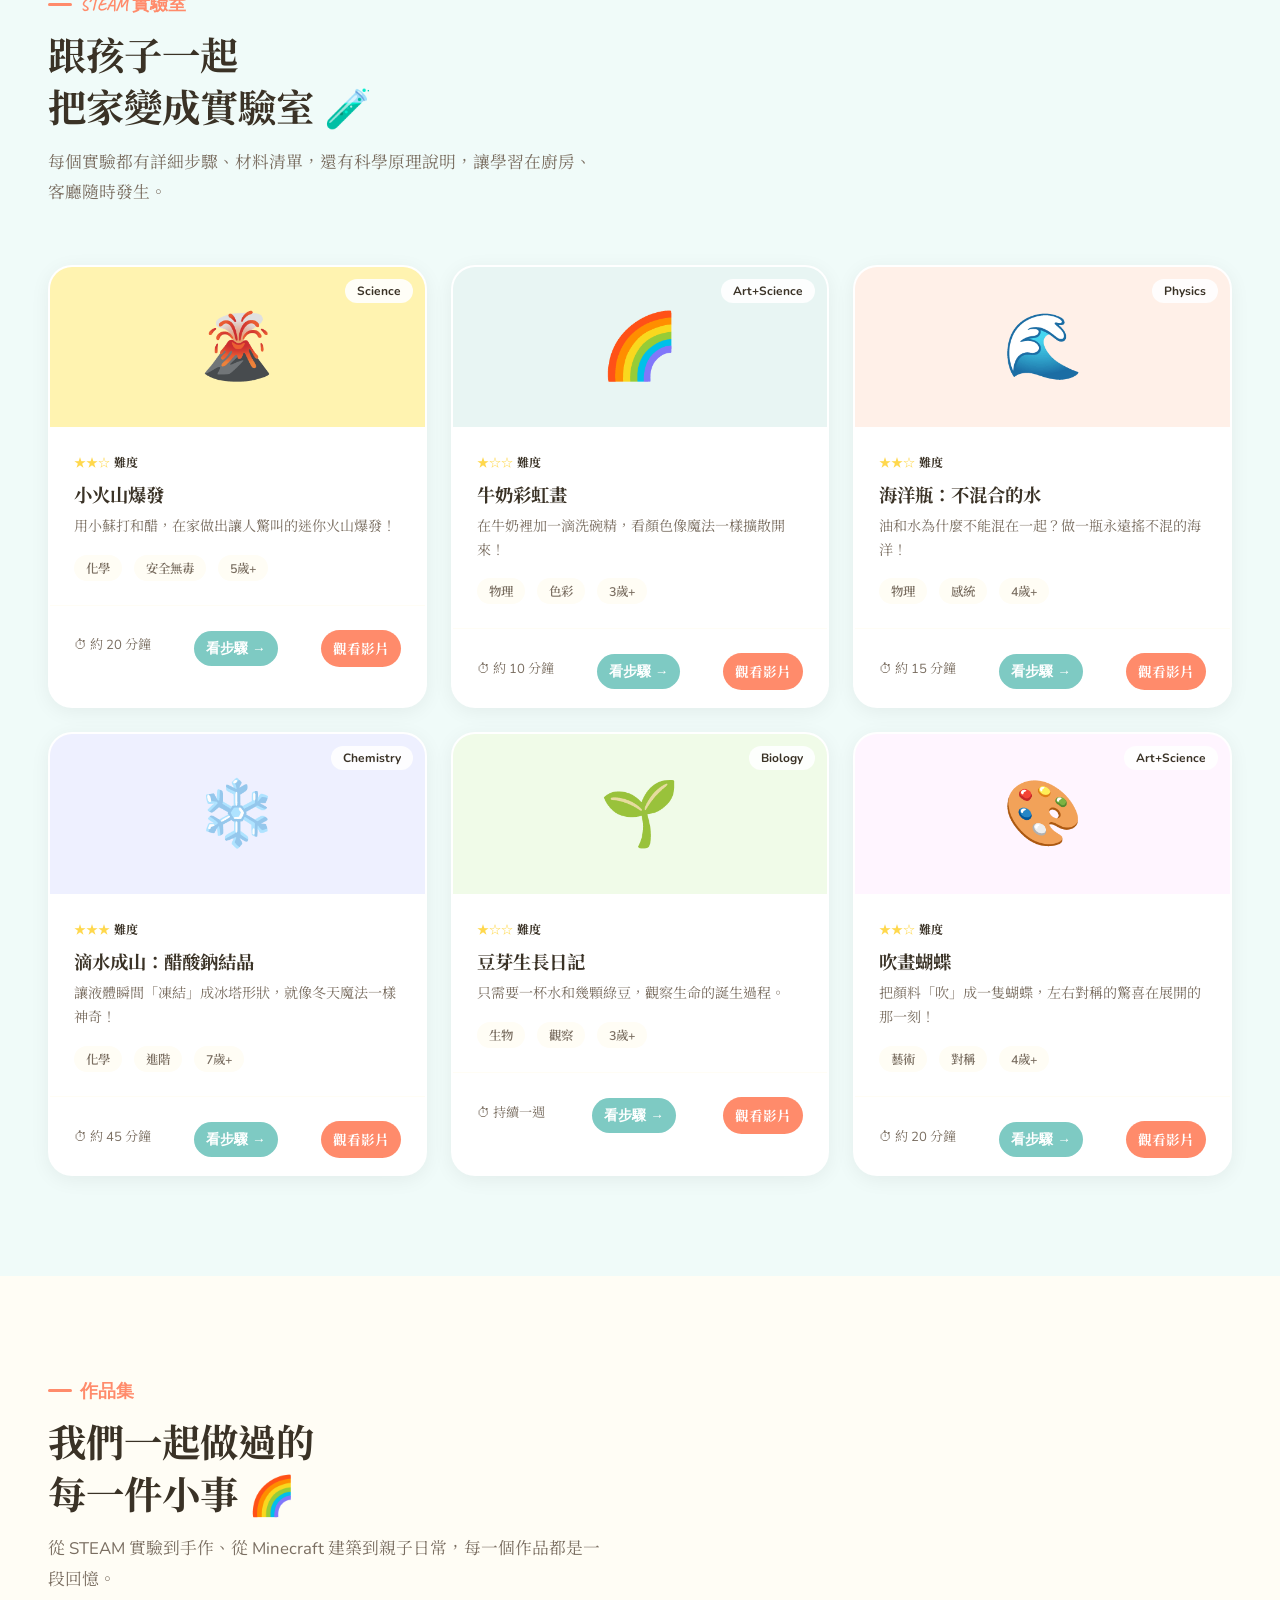
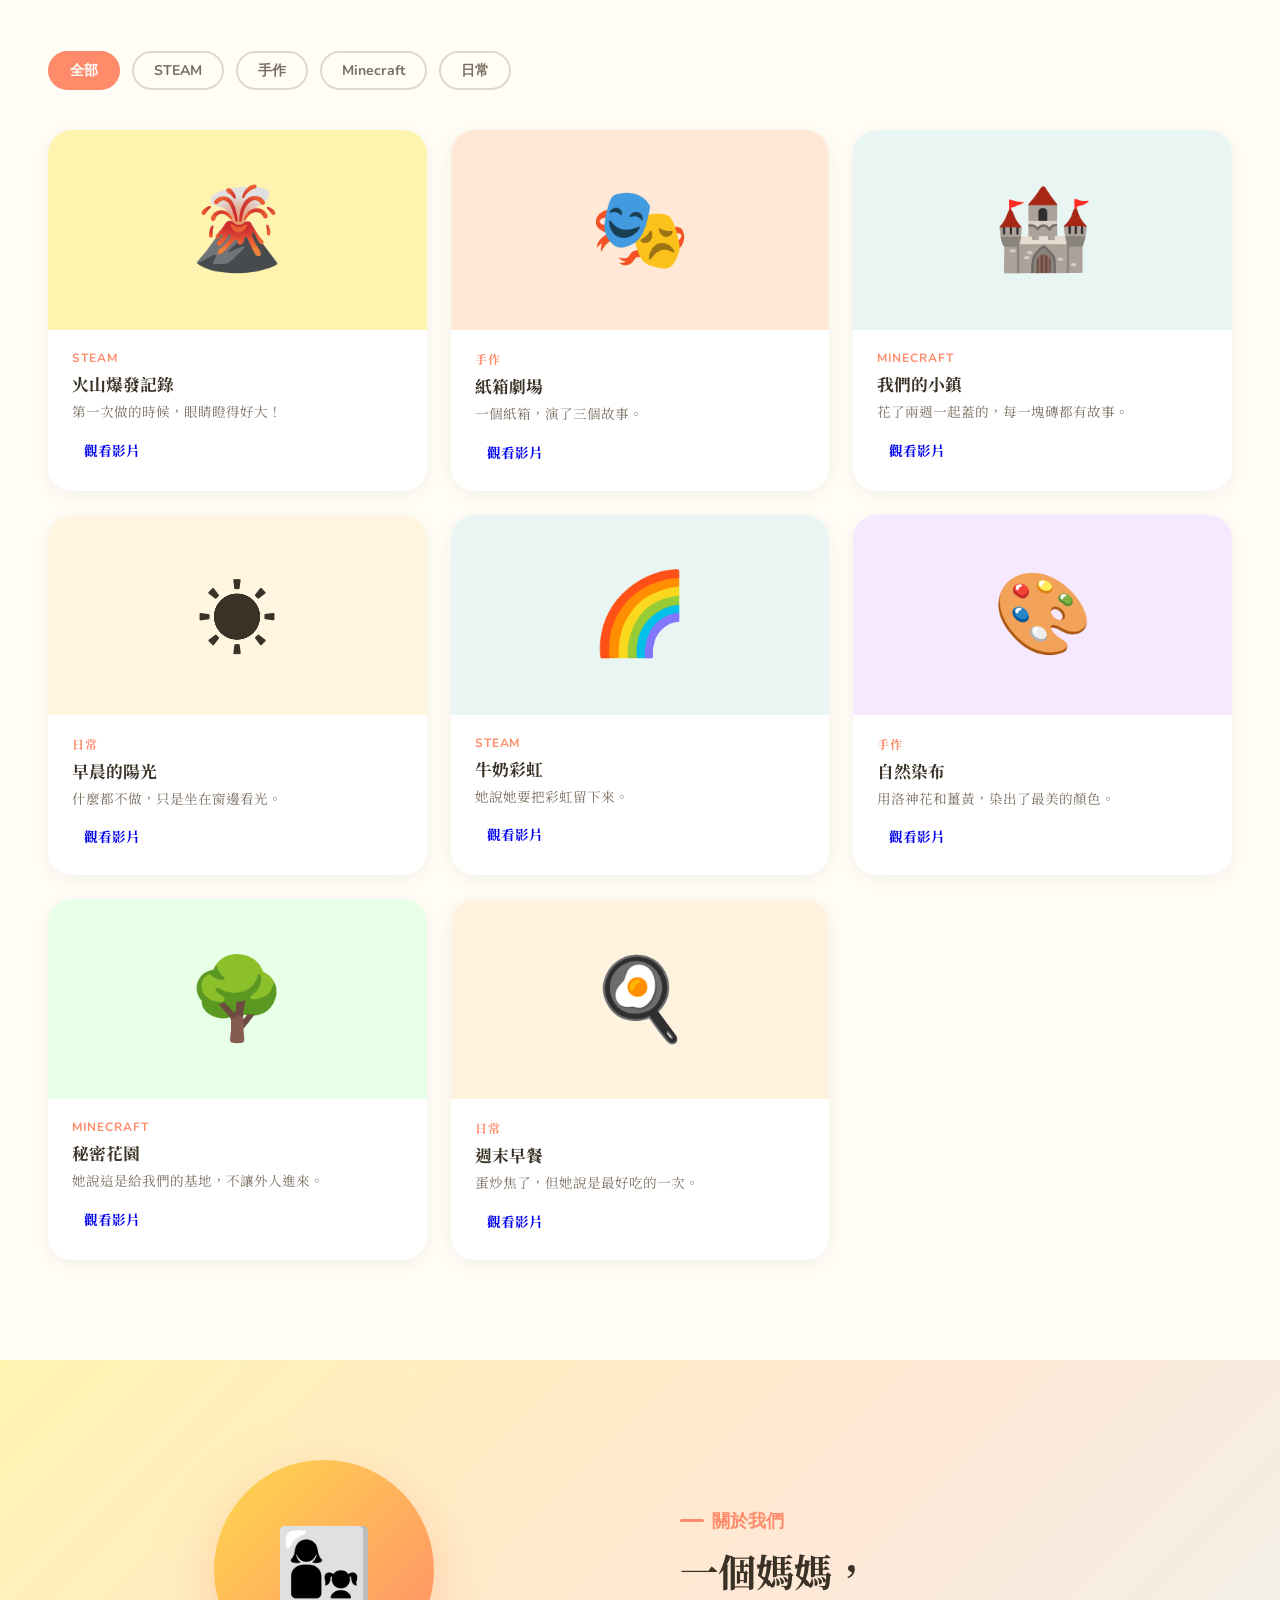
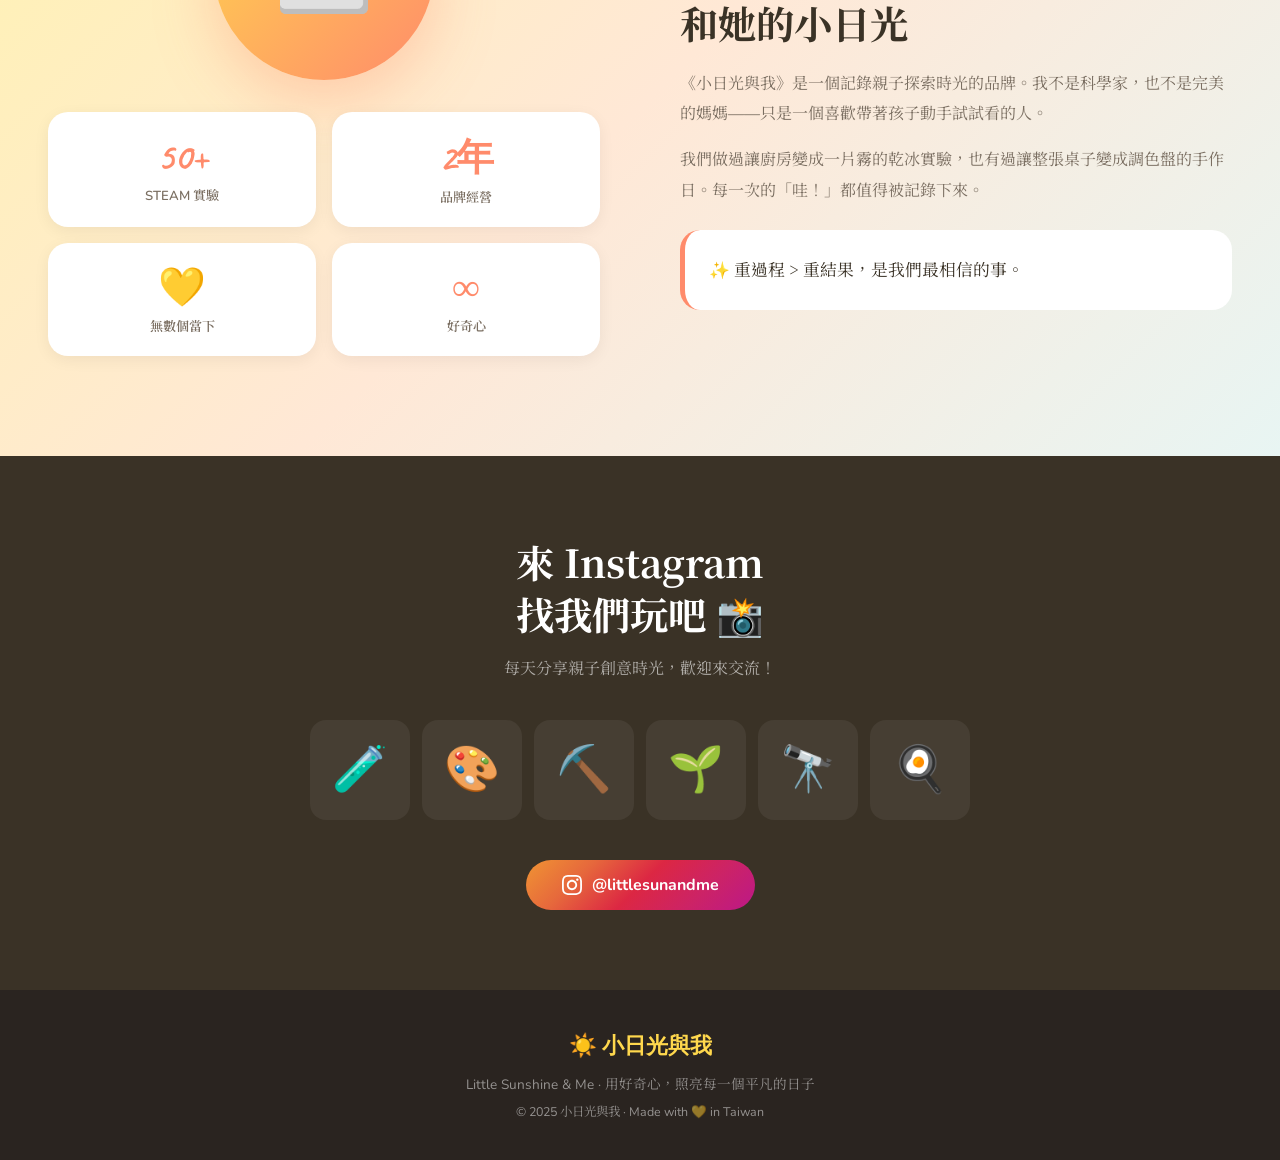
==== commit 4c277faf: "Update index.html" ====
--- a/index.html
+++ b/index.html
@@ -488,30 +488,33 @@
 .exp-btn, .exp-video-btn, .portfolio-video-btn {
   display: inline-flex;
   align-items: center;
-  padding: 8px 12px; 
+  padding: 8px 12px; /* 這裡的 padding 設置為相同 */
   margin-top: 8px;
   border-radius: 20px;
   text-decoration: none;
-  transition: background 0.3s;
+  font-size: 0.85rem; /* 統一字體大小 */
+  font-weight: 700; /* 統一字體粗細 */
+  transition: background 0.3s; 
 }
 
 .exp-btn {
-  background: var(--mint);
+  background: var(--mint); /* 看步驟按鈕的背景 */
   color: var(--white);
 }
 
 .exp-btn:hover {
-  background: #5db8b0;
+  background: #5db8b0; /* 看步驟按鈕 hover 效果 */
 }
 
 .exp-video-btn {
-  background: var(--coral);
+  background: var(--coral); /* 觀看影片按鈕的背景 */
   color: var(--white);
 }
 
 .exp-video-btn:hover {
-  background: #e8704f;
-}
+  background: #e8704f; /* 觀看影片按鈕 hover 效果 */
+}
+
 
 </style>
 
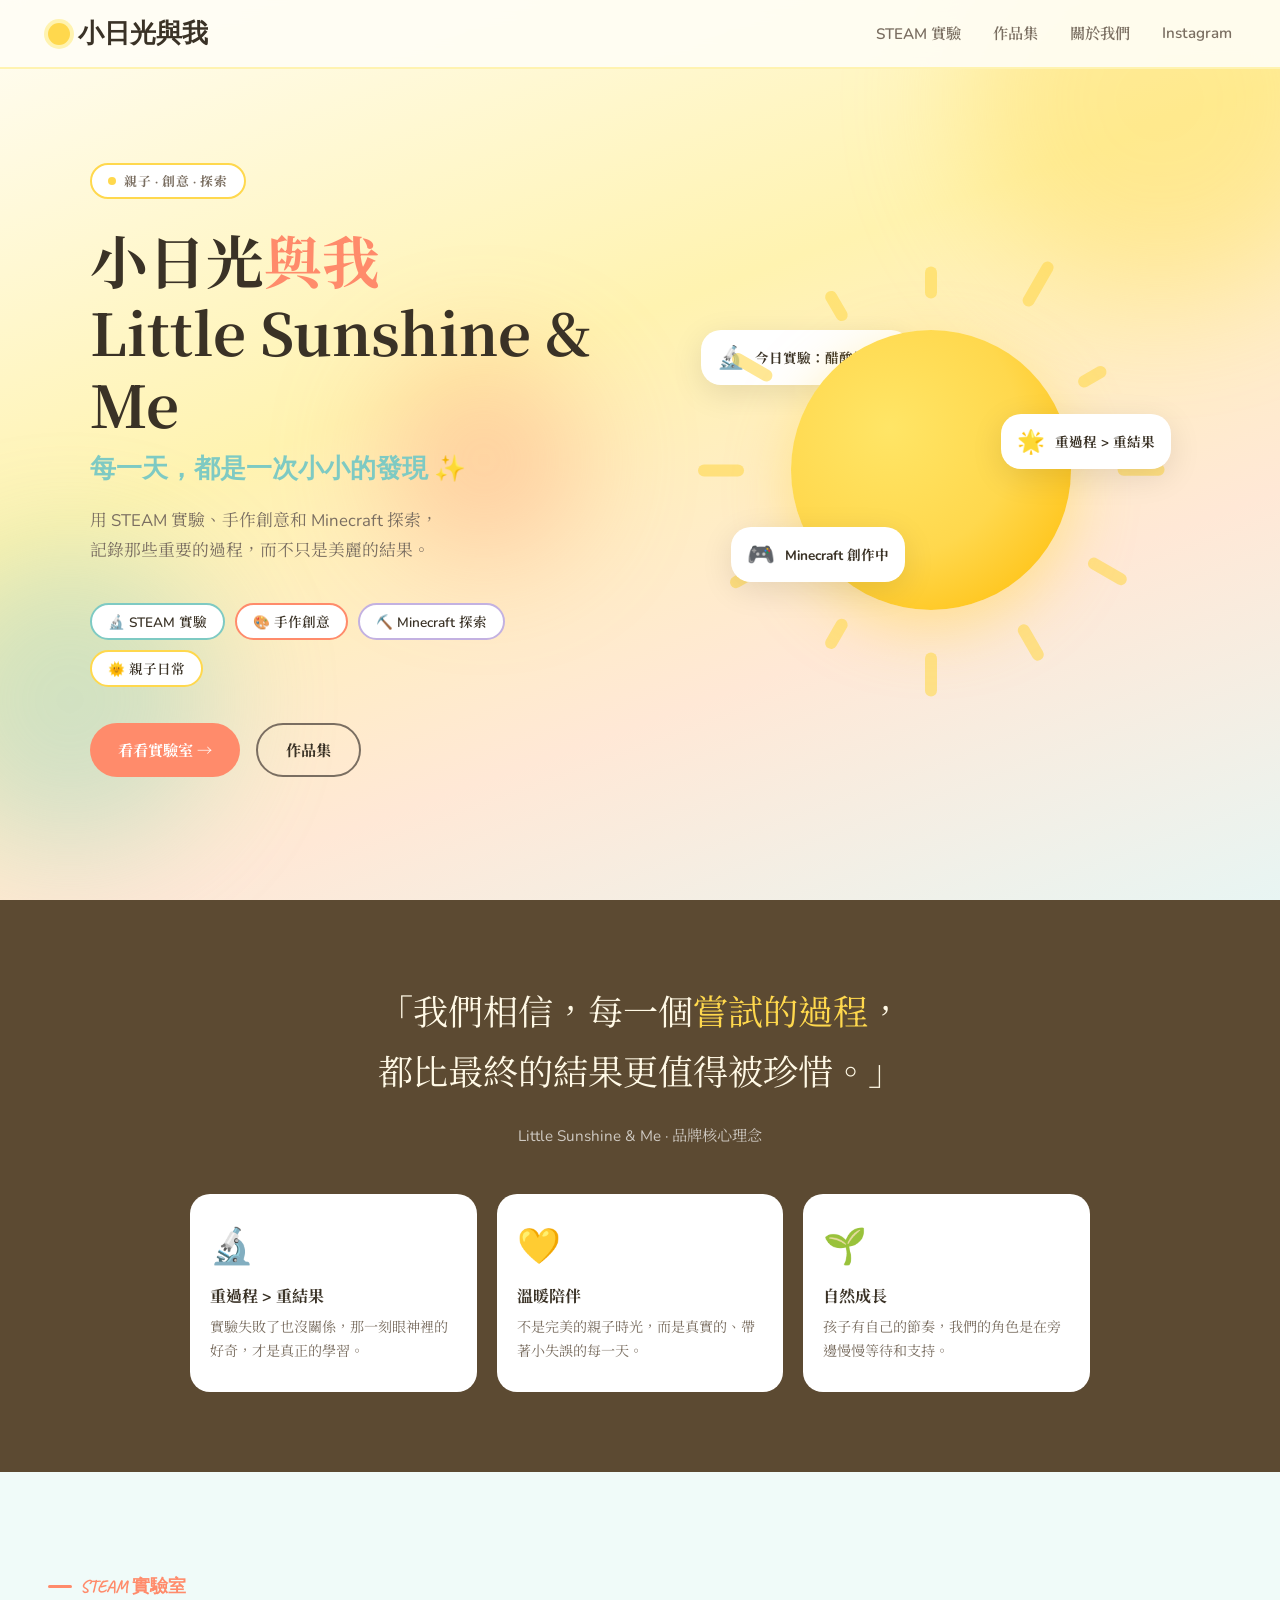
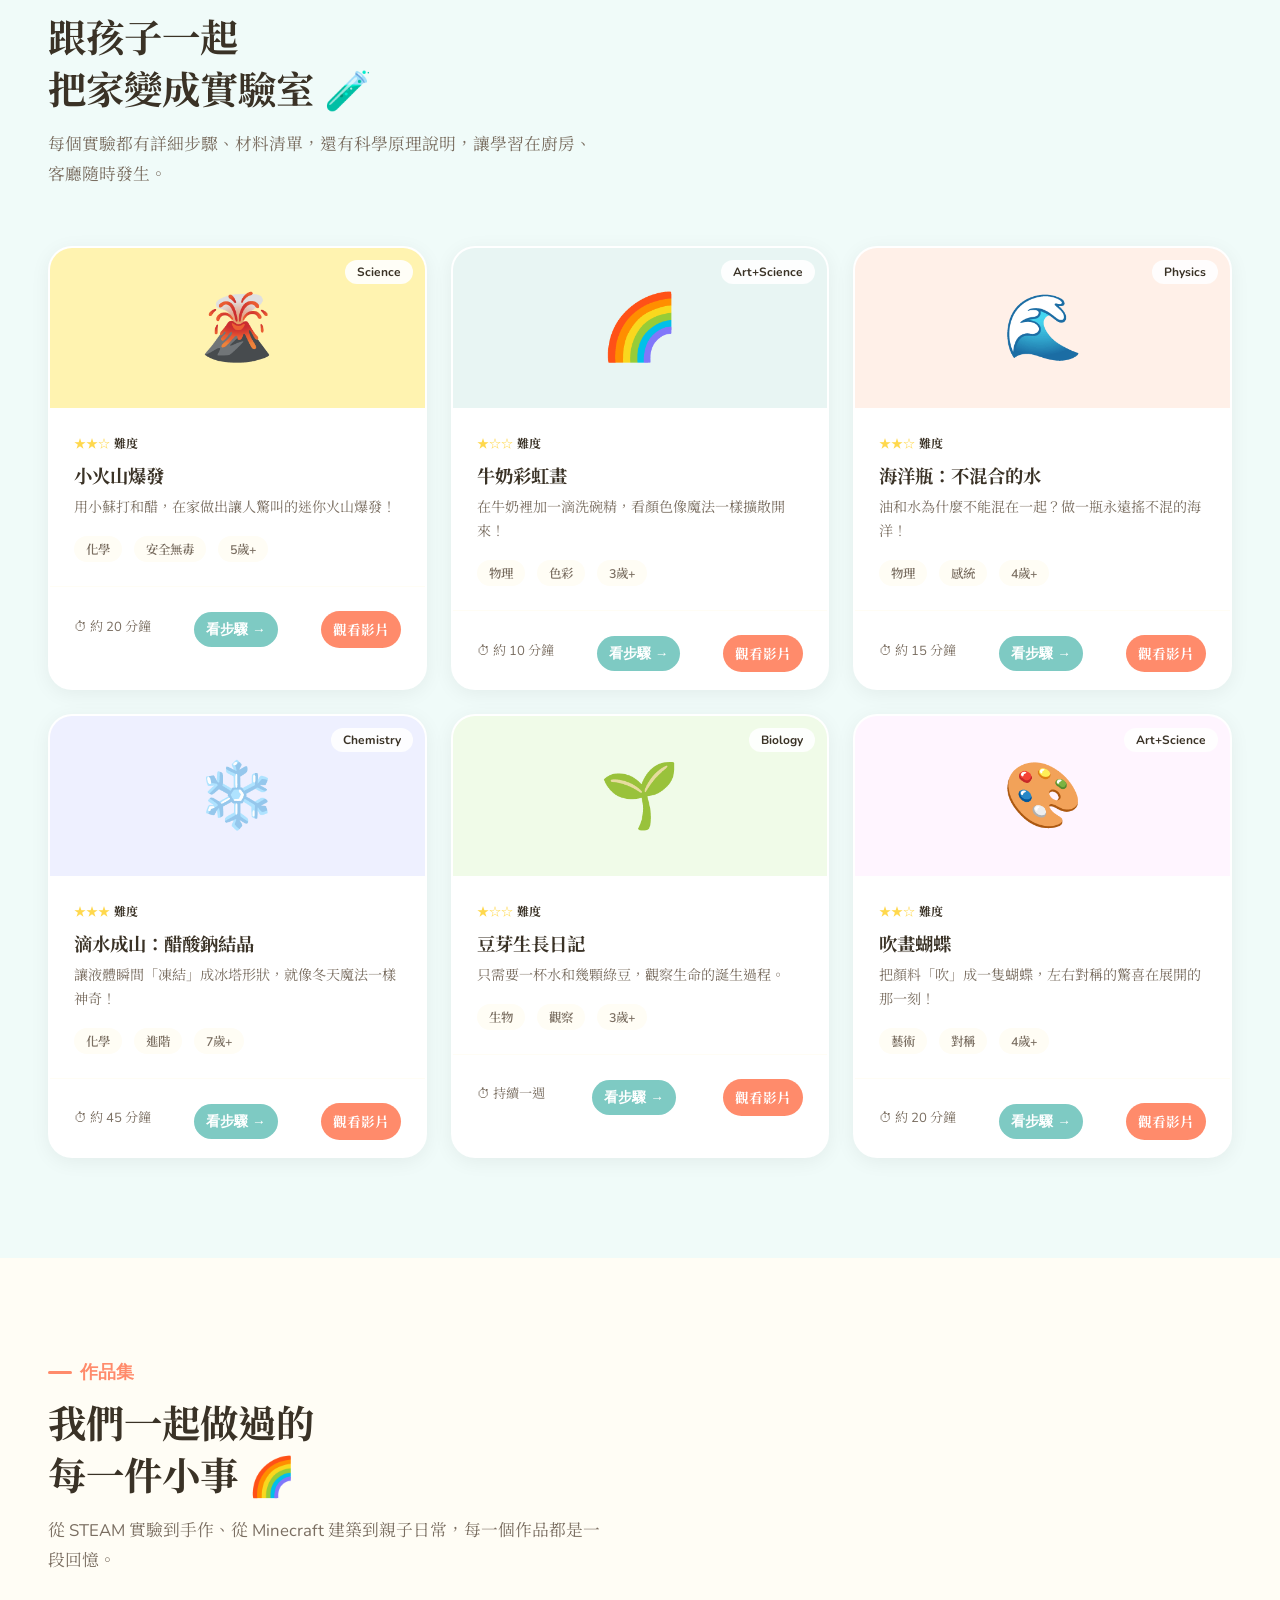
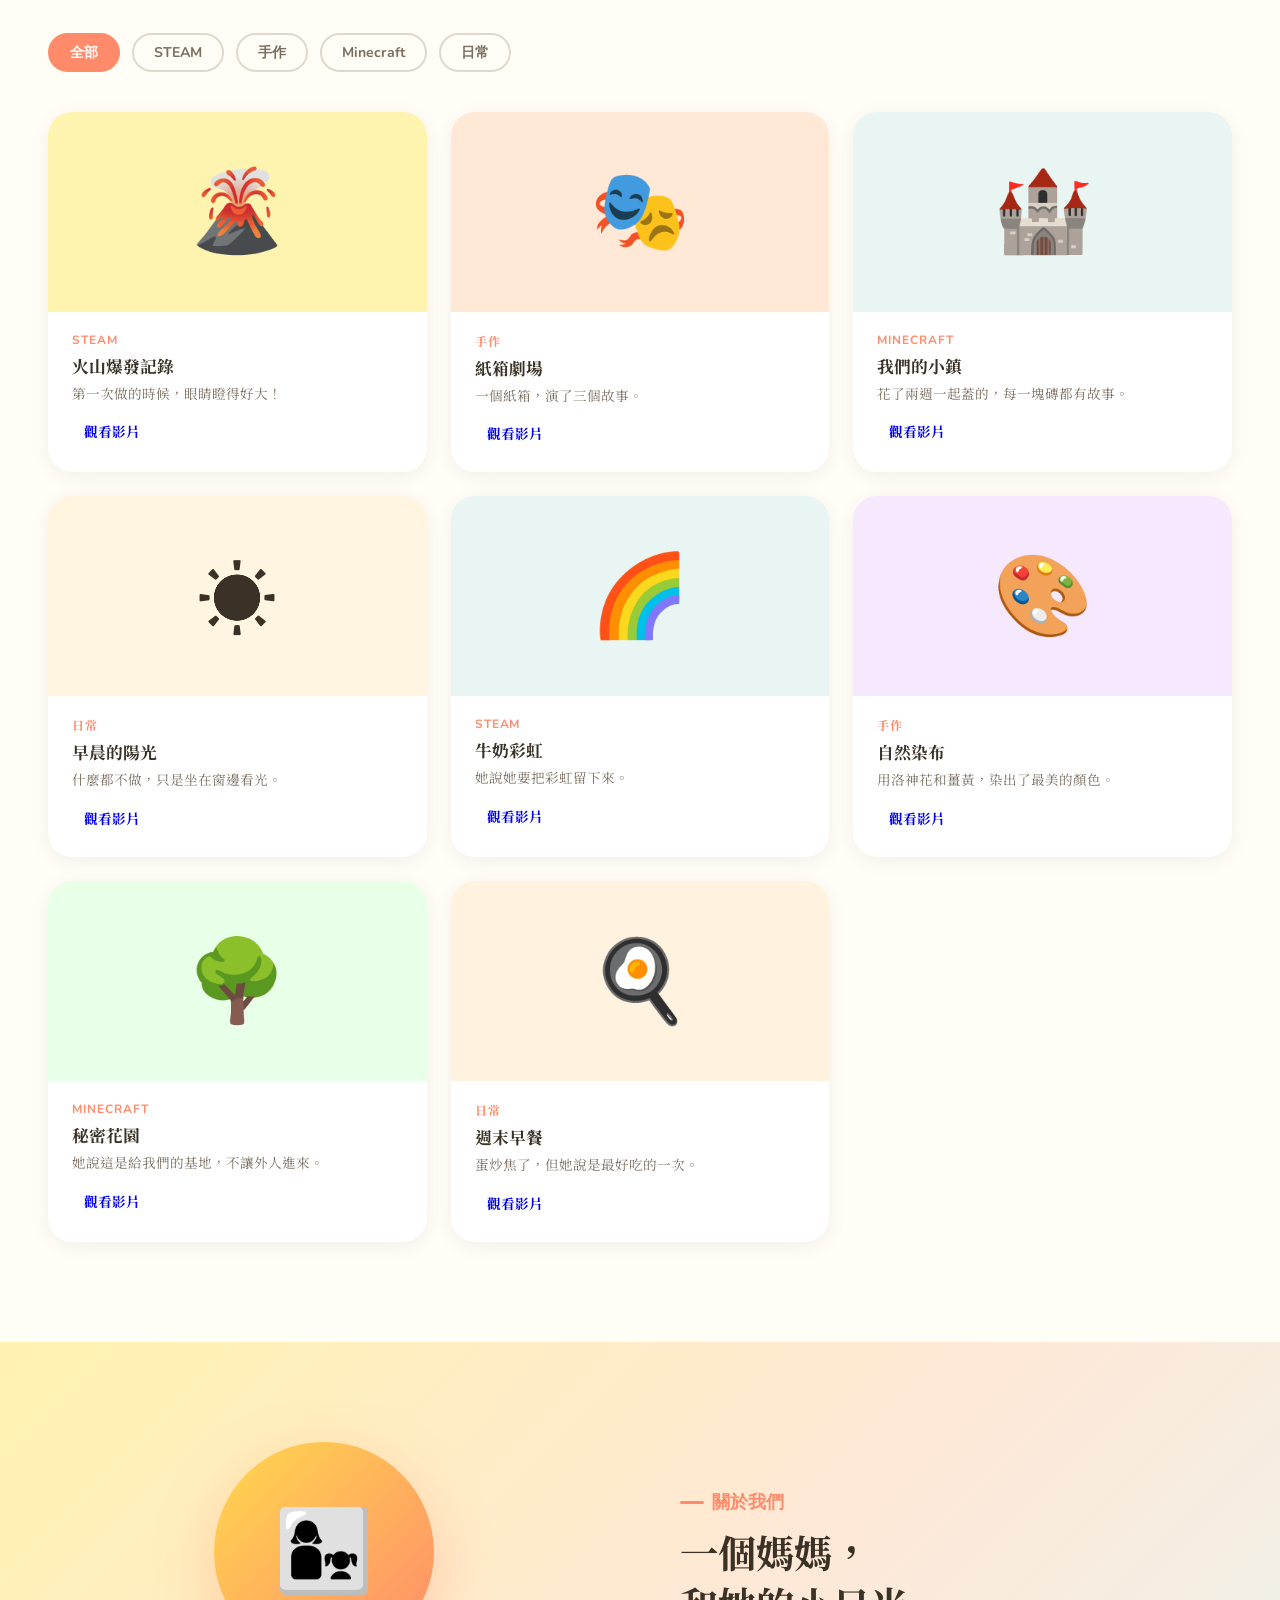
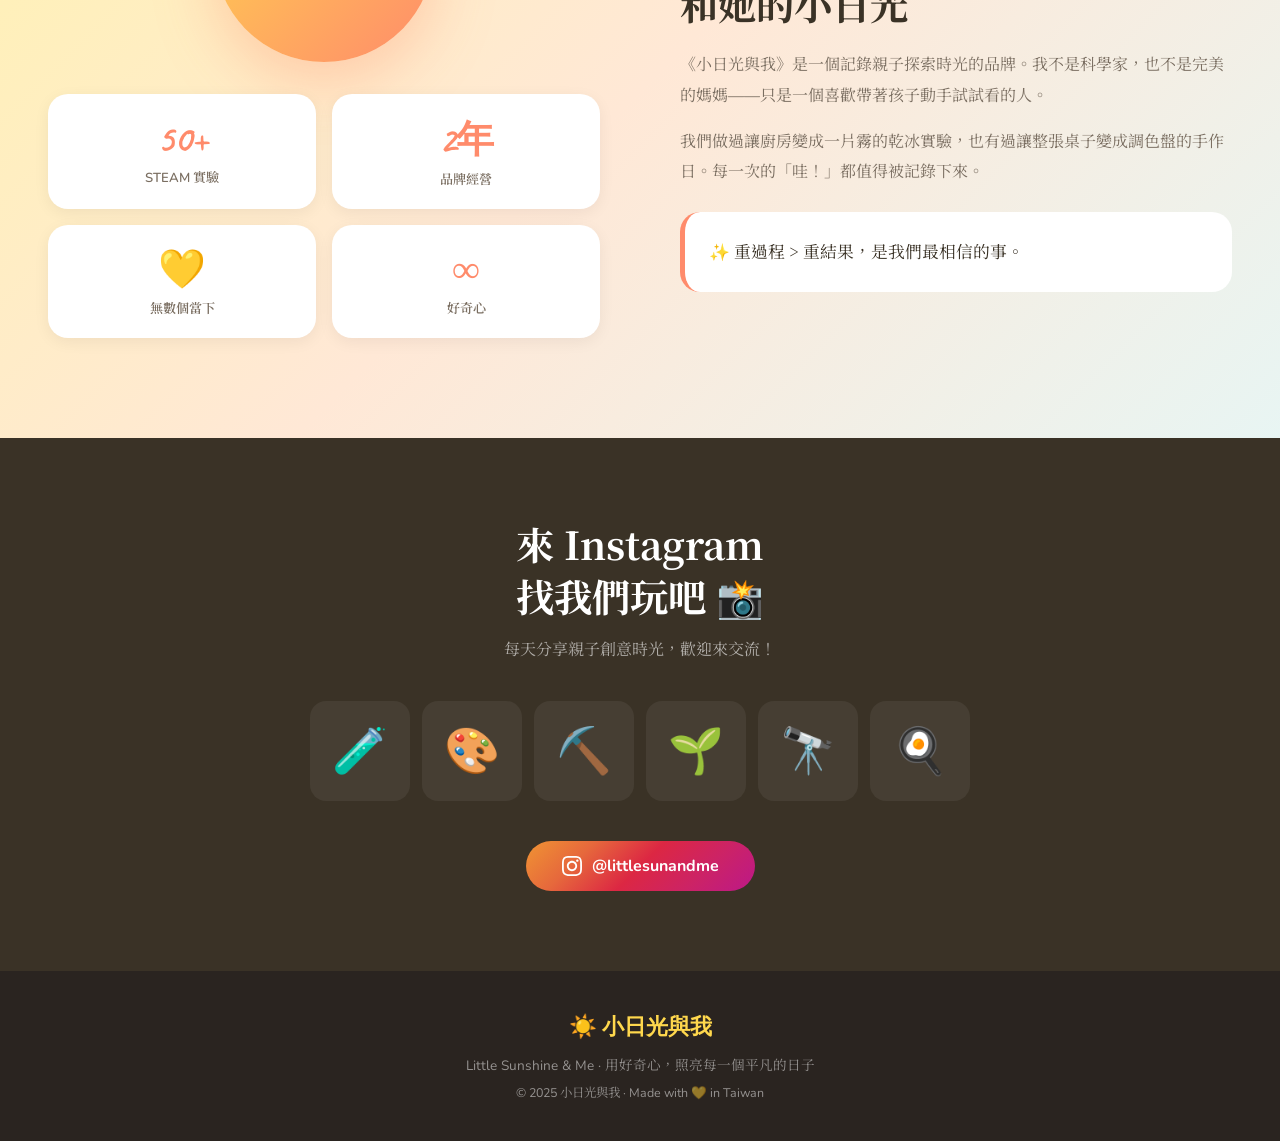
==== commit f3626226: "Remove hero section heading from index.html" ====
--- a/index.html
+++ b/index.html
@@ -539,7 +539,6 @@
 <!-- HERO -->
 
 <section class="hero">
-  <h2>親子 STEAM 實驗｜在家科學活動</h2>
   <div class="hero-blobs">
     <div class="blob blob-1"></div>
     <div class="blob blob-2"></div>
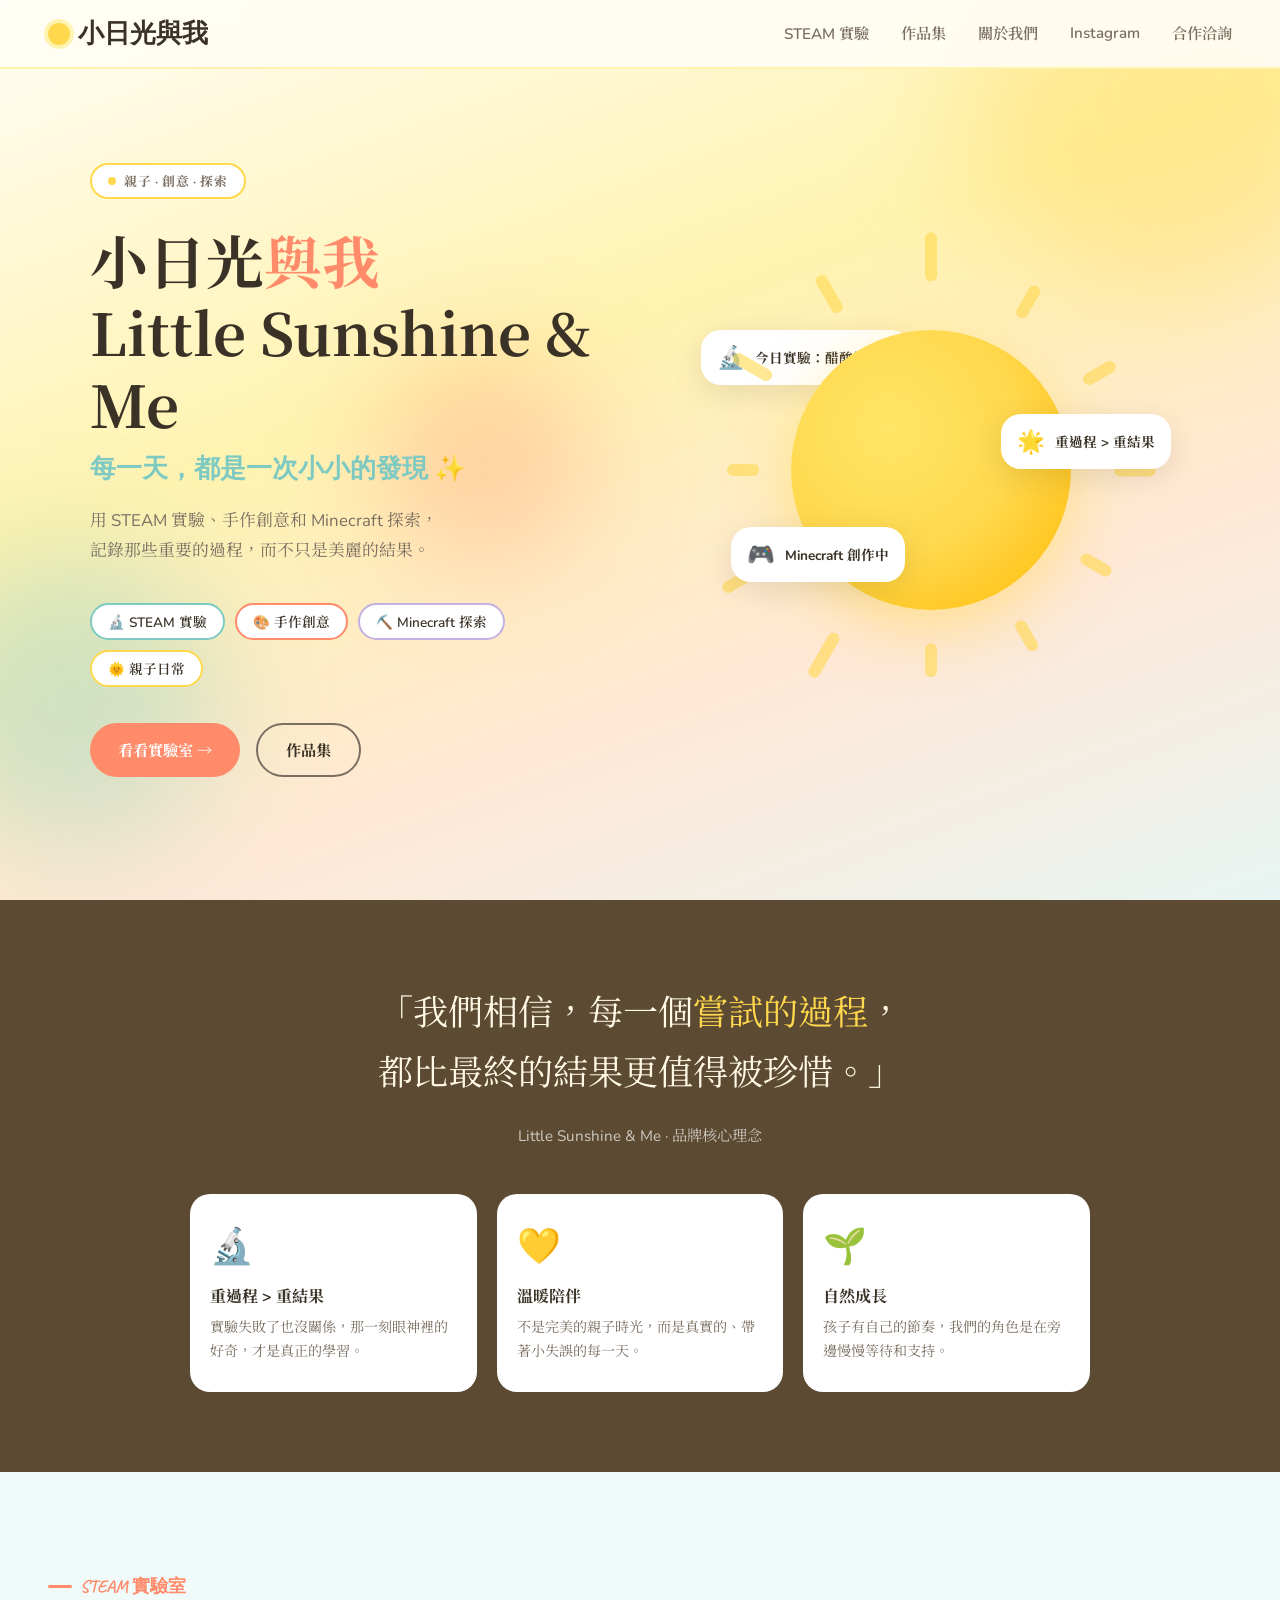
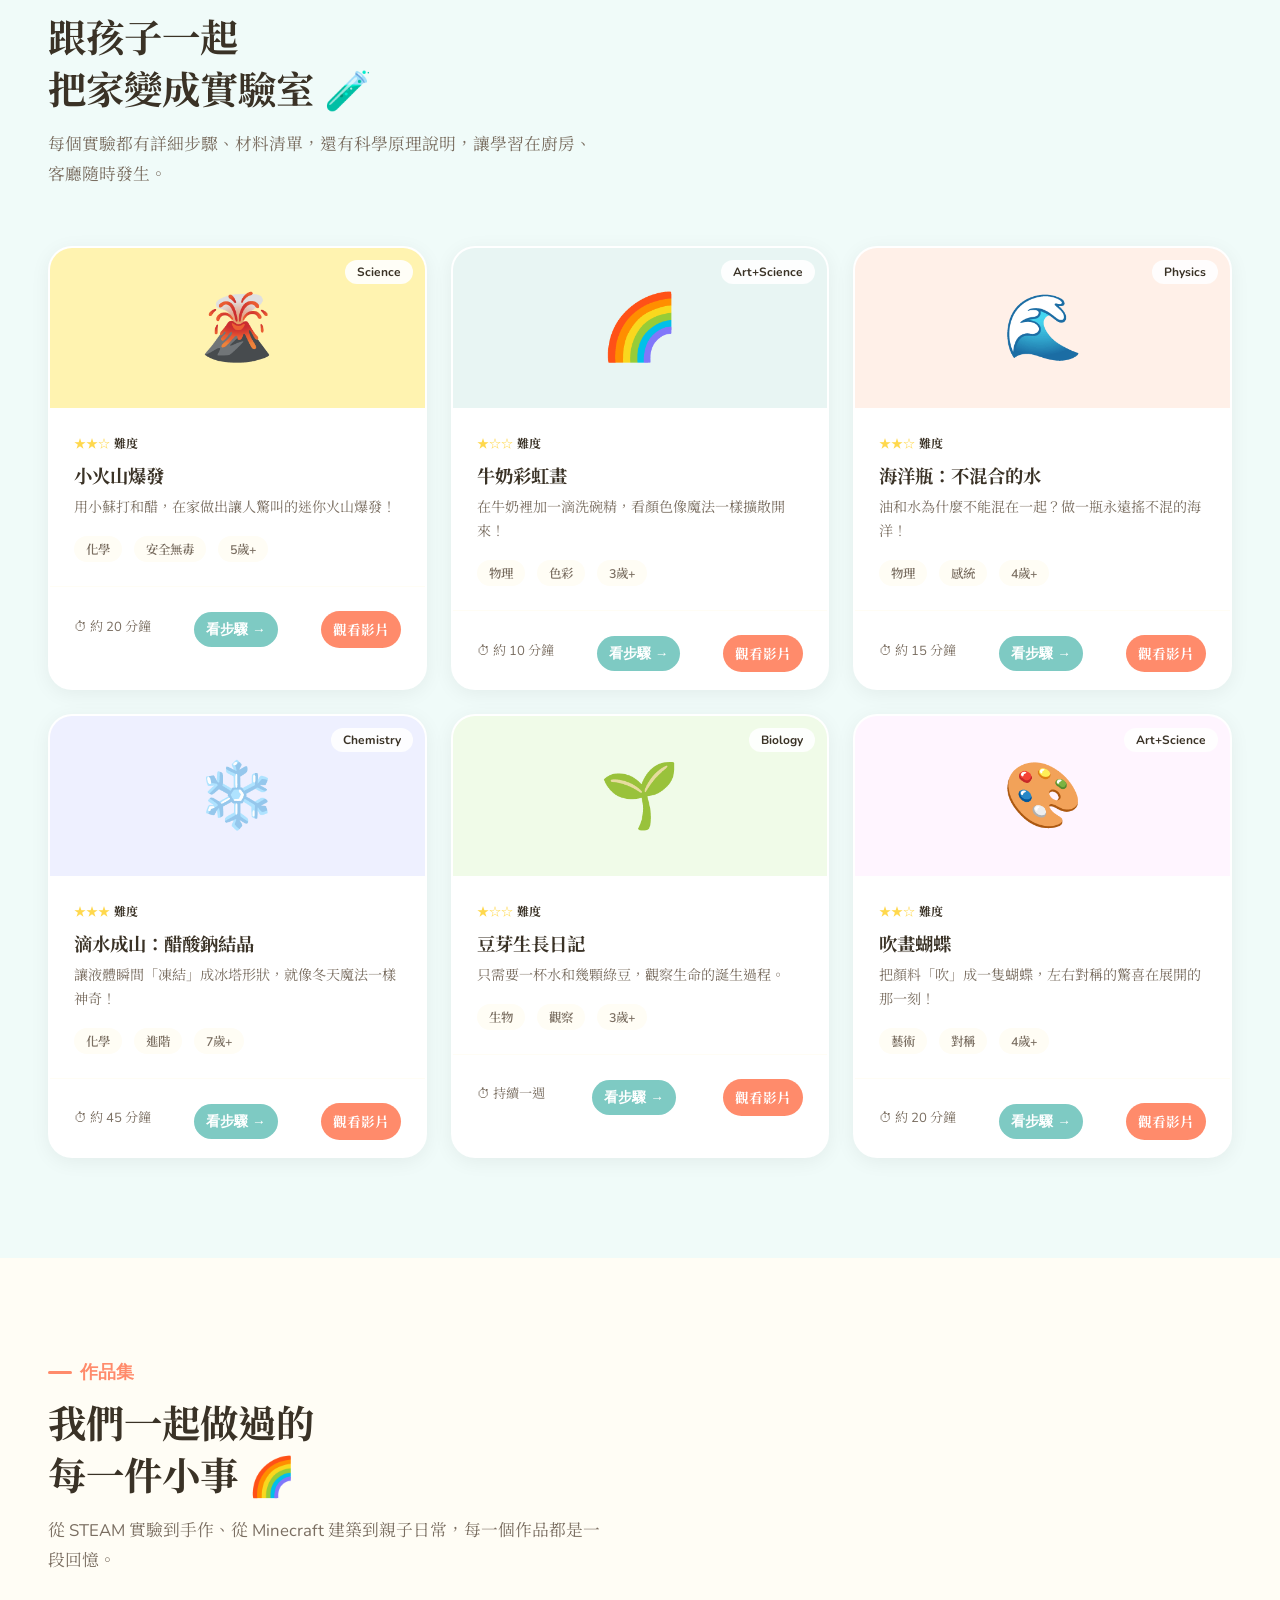
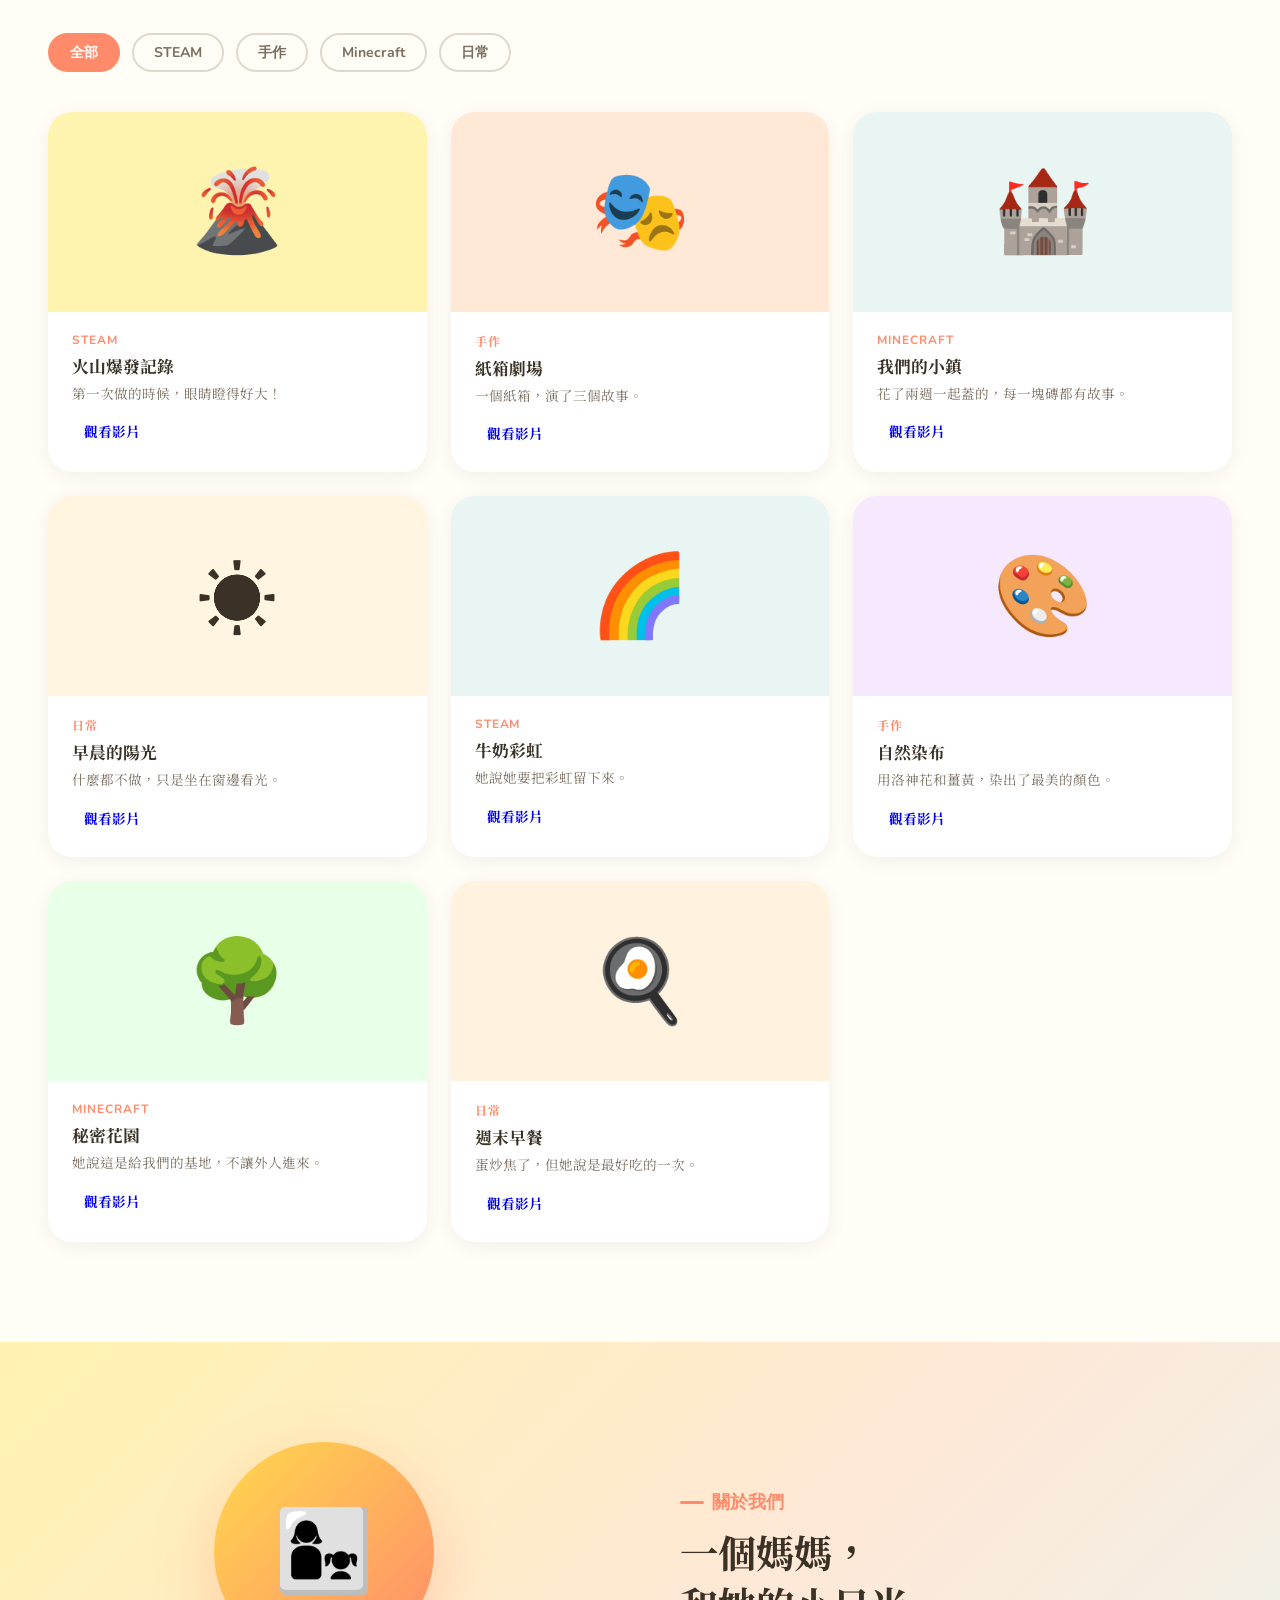
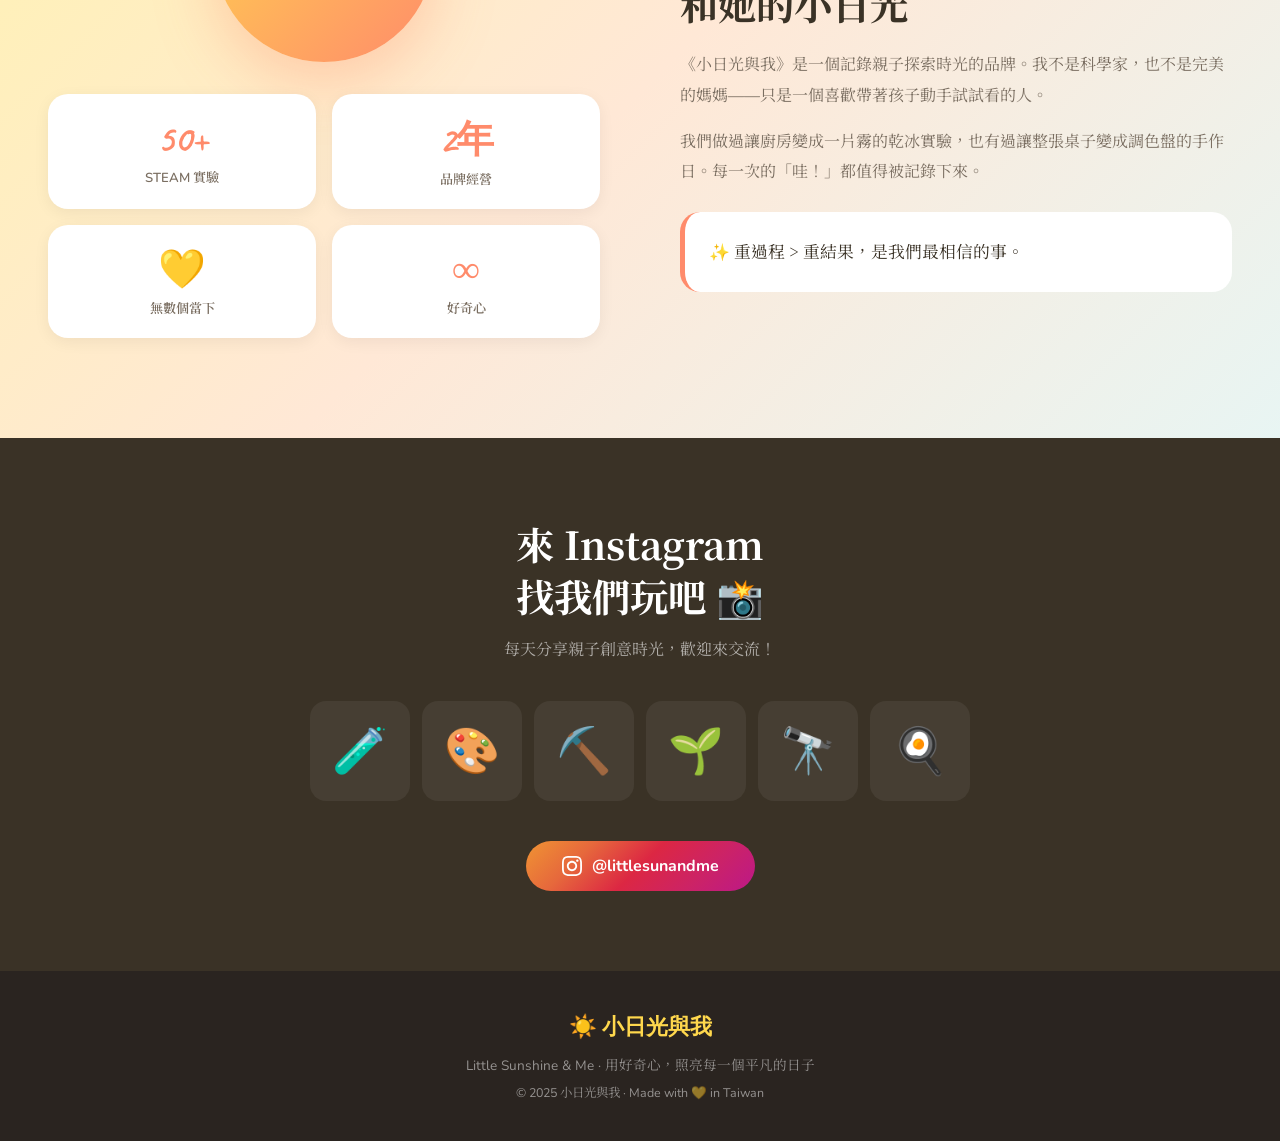
==== commit 13a14c34: "Update index.html" ====
--- a/index.html
+++ b/index.html
@@ -533,6 +533,7 @@
     <li><a href="#portfolio">作品集</a></li>
     <li><a href="#about">關於我們</a></li>
     <li><a href="#instagram">Instagram</a></li>
+    <li><a href="collab.html">合作洽詢</a></li>
   </ul>
 </nav>
 
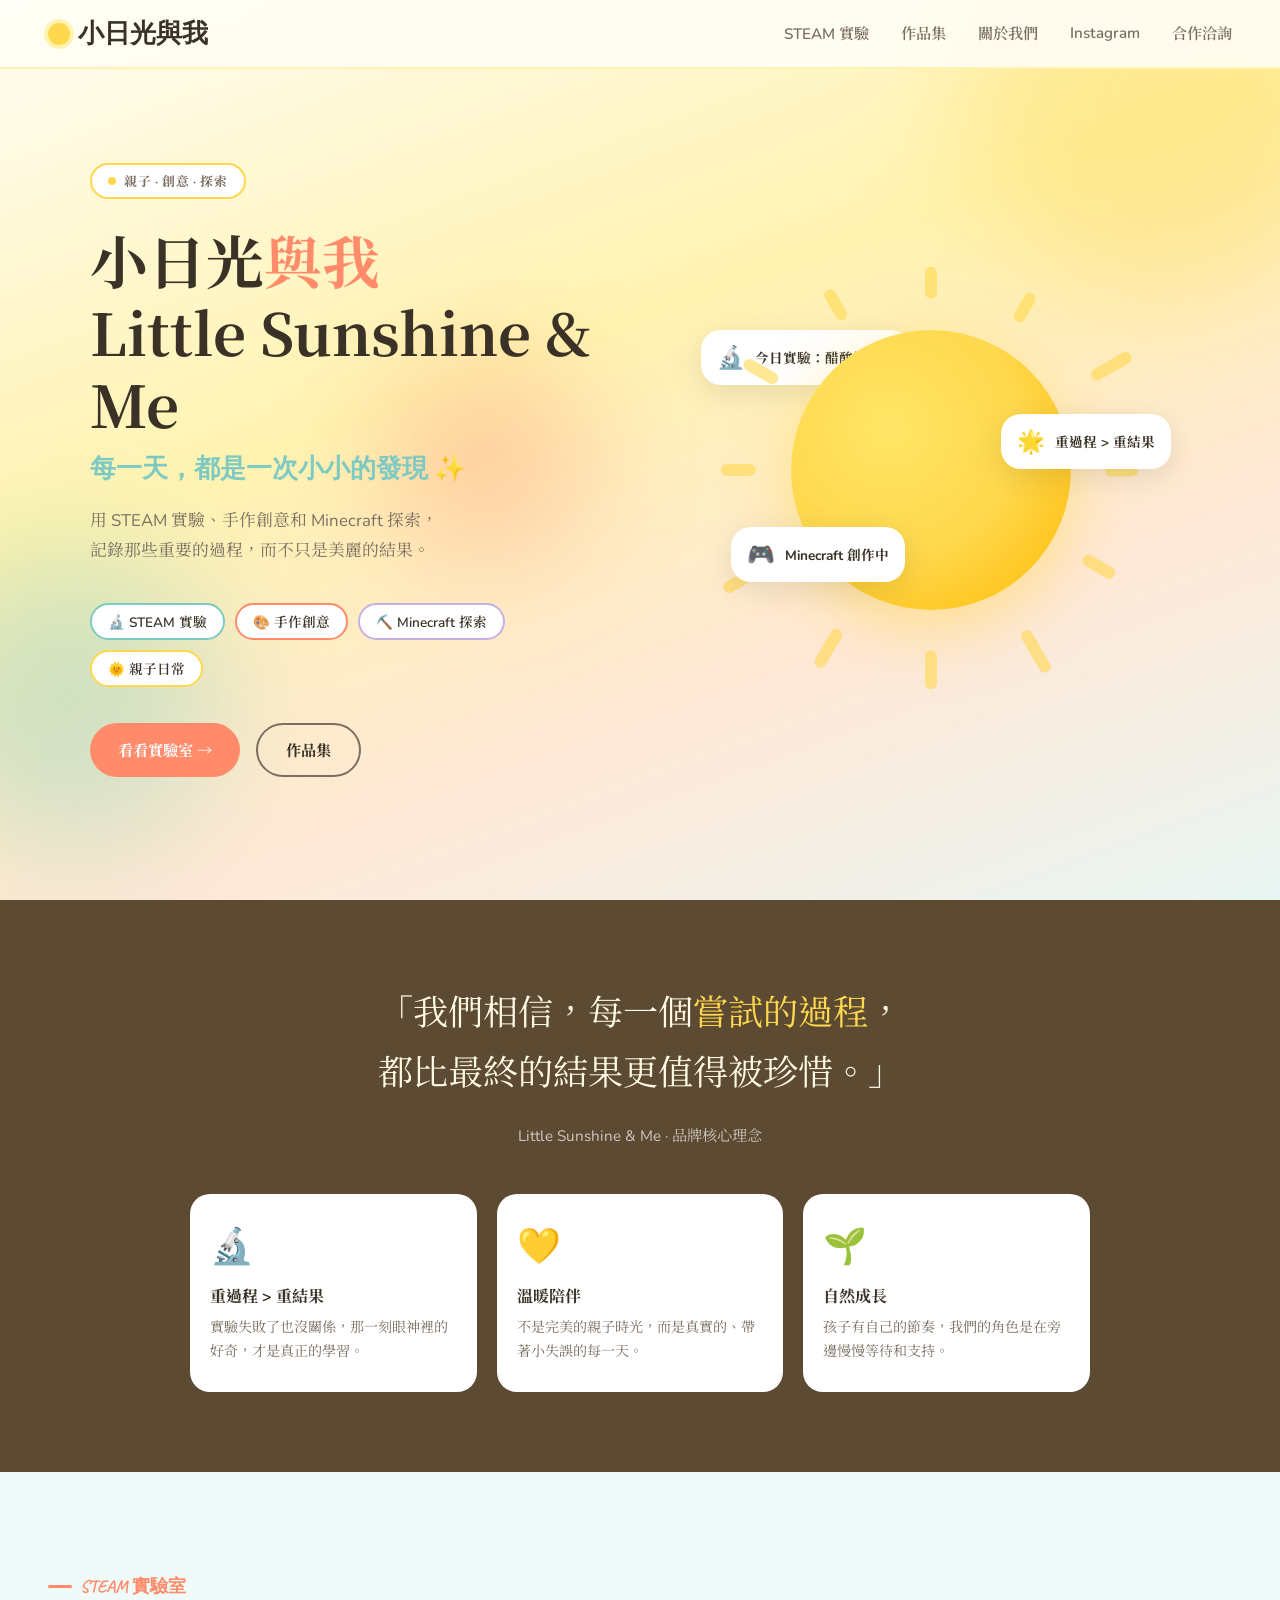
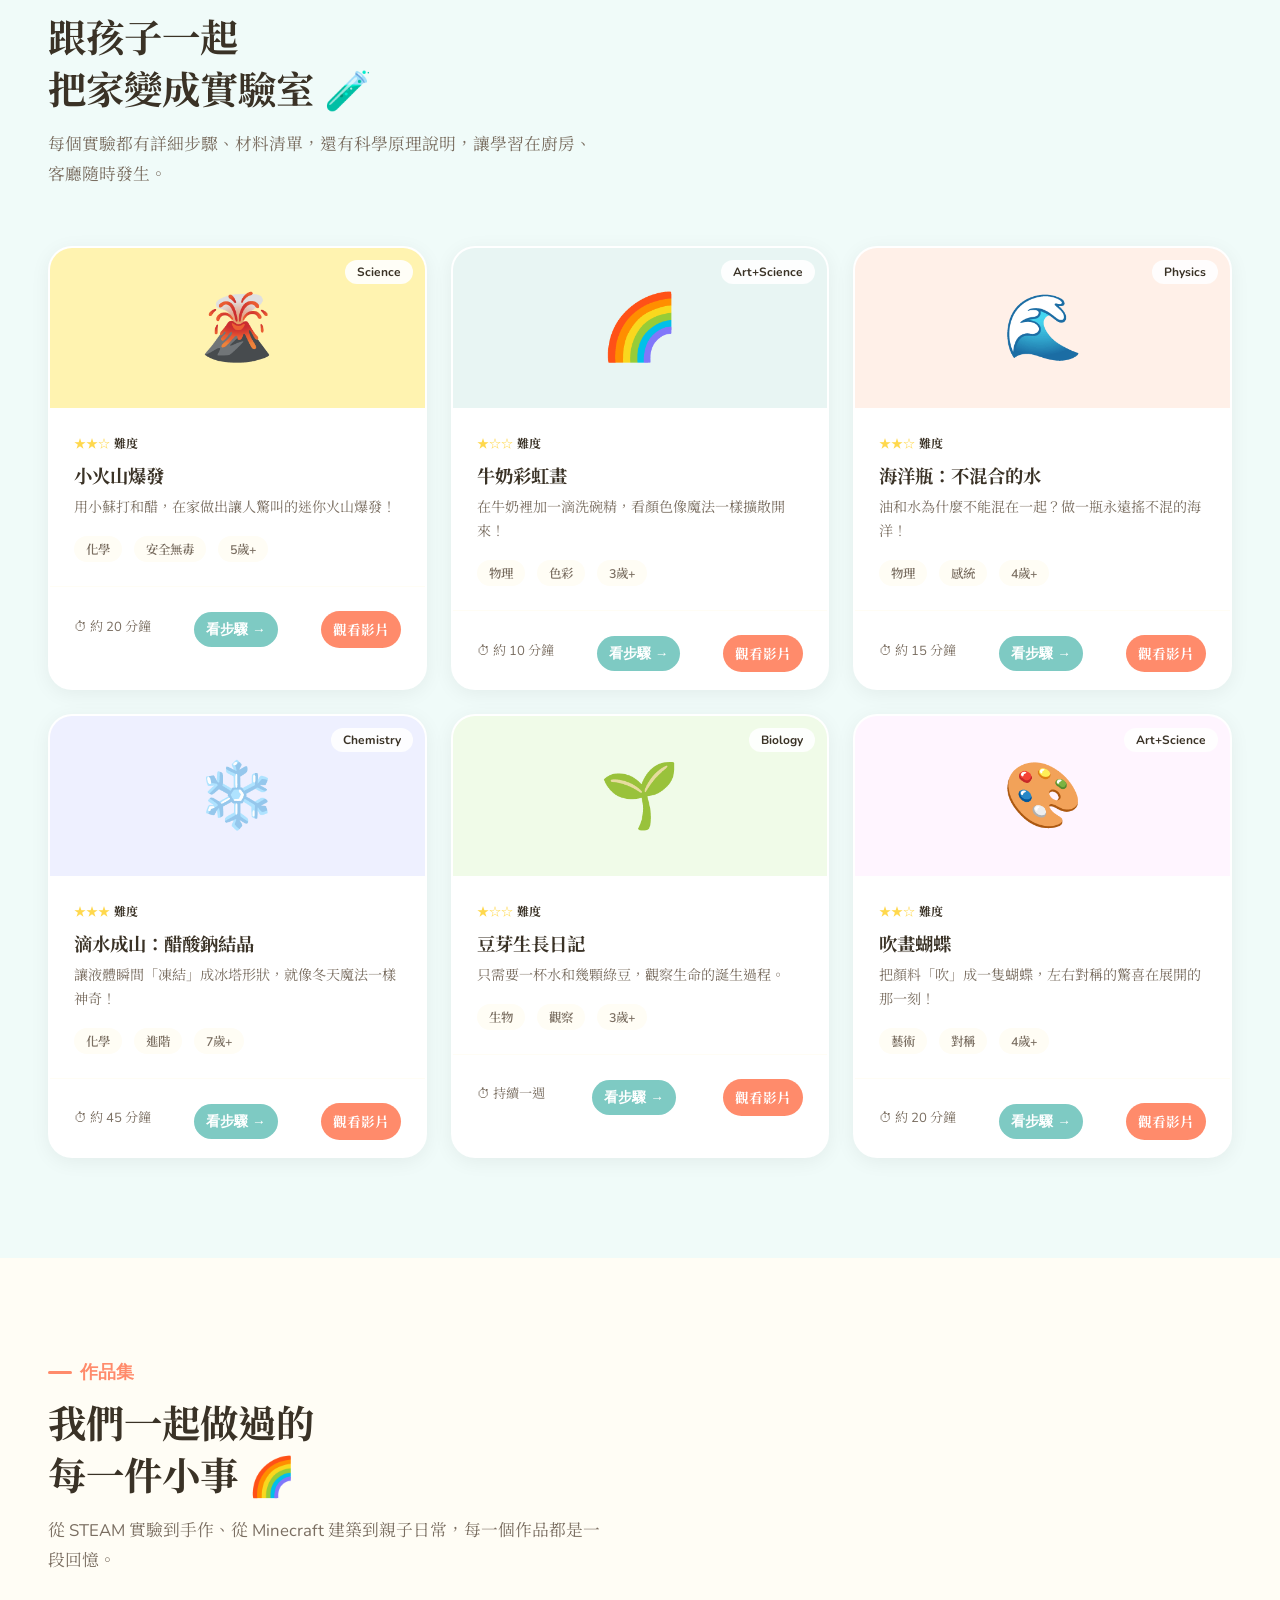
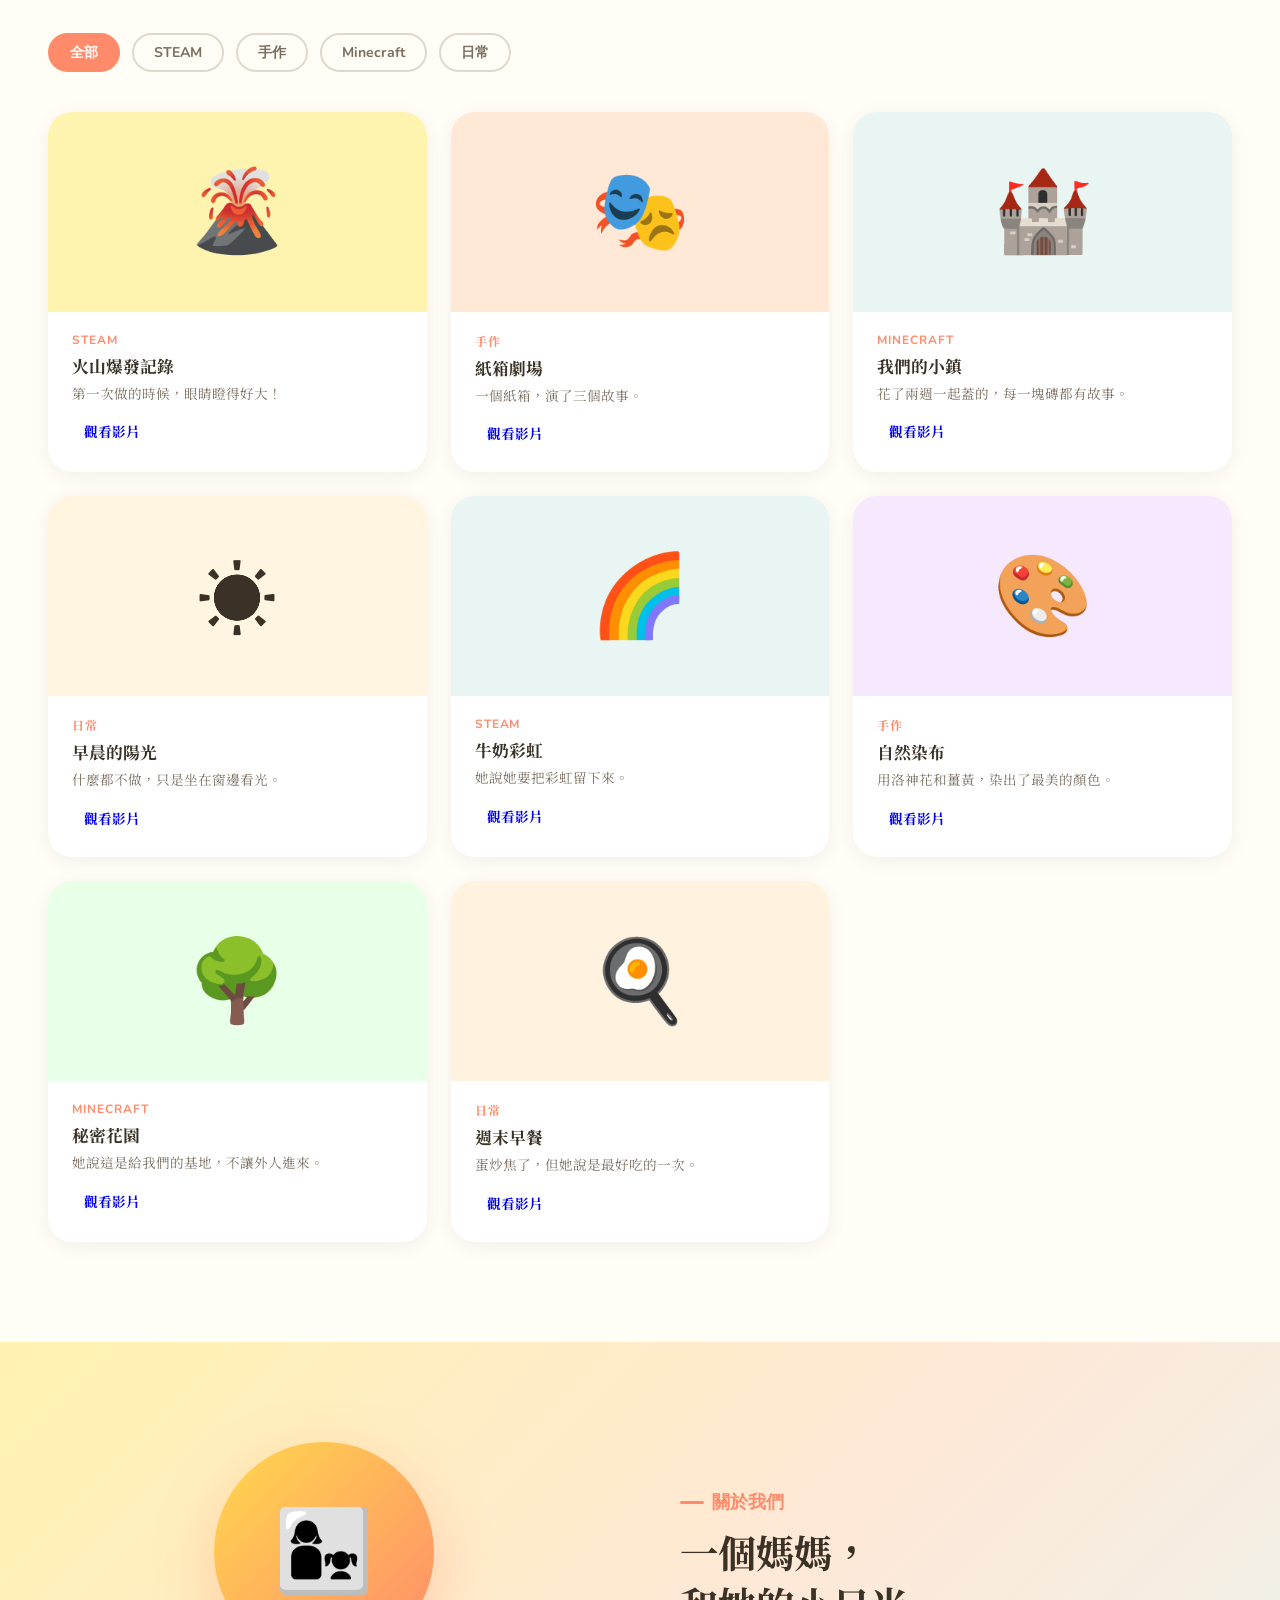
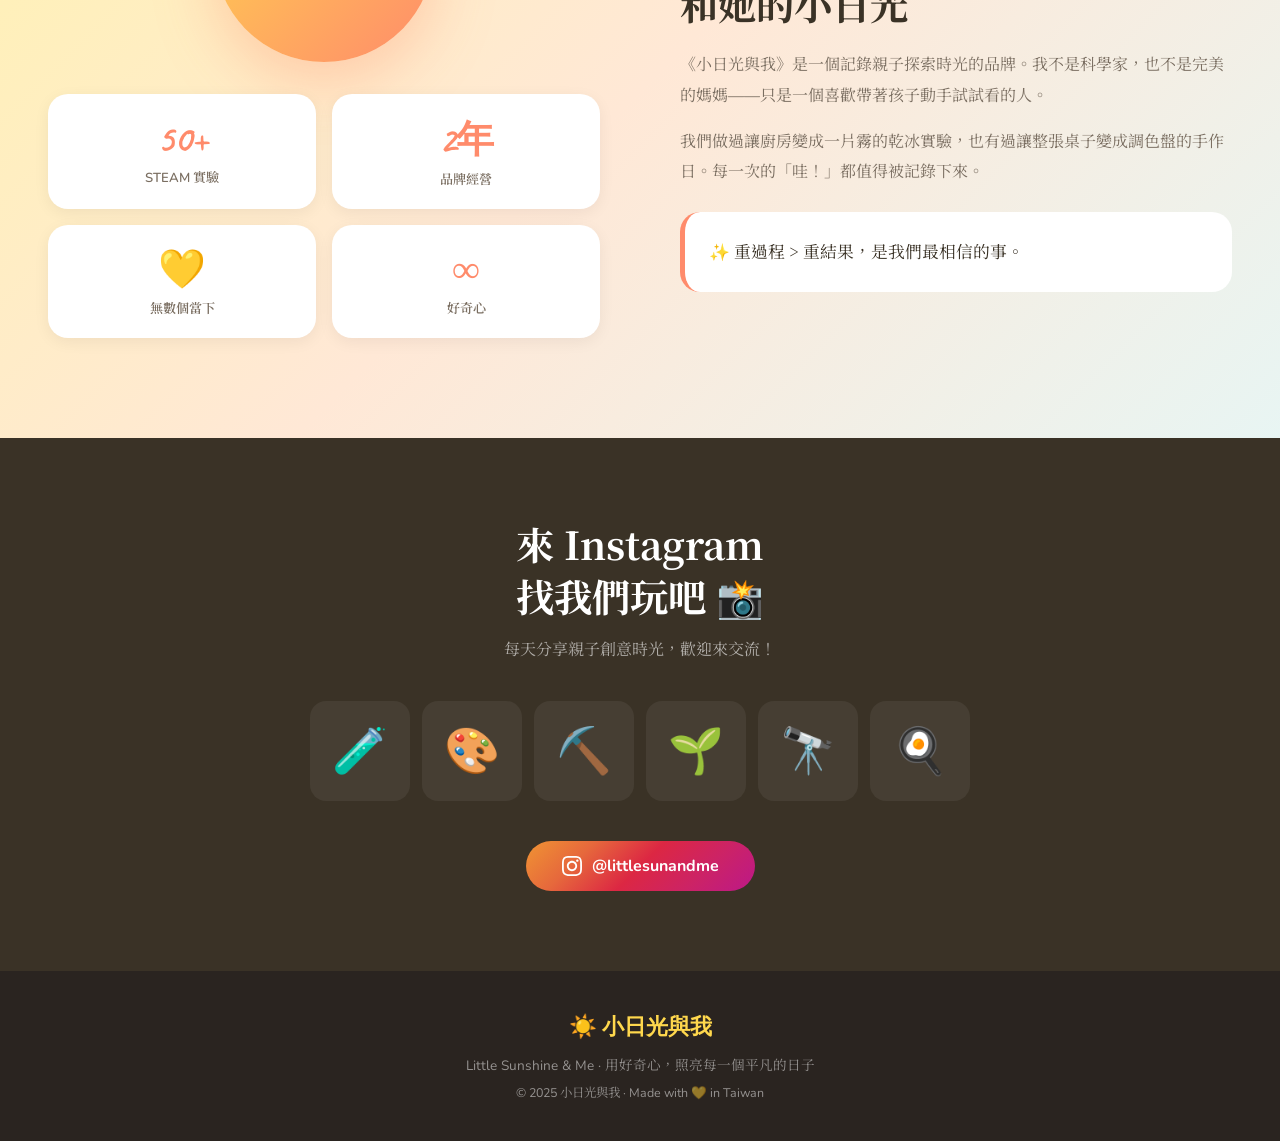
==== commit b2fdb67c: "fix: 修復 Bug、強化 SEO 與手機版體驗 Bug 修復： - 移除 collab.html style 和 HTML body 內的 markdown backticks（CSS 失效問題）" ====
--- a/index.html
+++ b/index.html
@@ -2,17 +2,48 @@
 
 <html lang="zh-TW">
 <head>
-<meta name="description" content="親子STEAM實驗、手作創意與Minecraft探索，和孩子一起把家變成實驗室。">
-<meta name="keywords" content="親子實驗, STEAM教育, 親子手作, 科學實驗, 小日光與我">
-<!-- Open Graph (分享用) -->
+<meta charset="UTF-8">
+<meta name="viewport" content="width=device-width, initial-scale=1.0">
+<title>小日光與我 Little Sunshine & Me</title>
+<meta name="description" content="親子STEAM實驗、手作創意與Minecraft探索，和孩子一起把家變成實驗室。記錄重要的過程，而不只是美麗的結果。">
+<meta name="keywords" content="親子實驗, STEAM教育, 親子手作, 科學實驗, 小日光與我, 親子活動, 兒童科學, 親子Minecraft">
+<meta name="author" content="小日光與我 Little Sunshine & Me">
+<meta name="robots" content="index, follow">
+<link rel="canonical" href="https://meill.github.io/littlesunandme_website/">
+
+<!-- Open Graph -->
+<meta property="og:site_name" content="小日光與我 Little Sunshine & Me">
 <meta property="og:title" content="小日光與我 Little Sunshine & Me">
-<meta property="og:description" content="每一天，都是一次小小的發現 ✨">
-<meta property="og:image" content="https://github.com/MeiiL/littlesunandme_website/cover.jpg">
+<meta property="og:description" content="親子STEAM實驗、手作創意與Minecraft探索，和孩子一起把家變成實驗室。">
 <meta property="og:type" content="website">
-  
-<meta charset="UTF-8">
-<meta name="viewport" content="width=device-width, initial-scale=1.0, maximum-scale=1.0, user-scalable=no">
-<title>小日光與我 Little Sunshine & Me</title>
+<meta property="og:url" content="https://meill.github.io/littlesunandme_website/">
+<meta property="og:image" content="https://meill.github.io/littlesunandme_website/cover.jpg">
+<meta property="og:locale" content="zh_TW">
+
+<!-- Twitter Card -->
+<meta name="twitter:card" content="summary_large_image">
+<meta name="twitter:title" content="小日光與我 Little Sunshine & Me">
+<meta name="twitter:description" content="親子STEAM實驗、手作創意與Minecraft探索，和孩子一起把家變成實驗室。">
+<meta name="twitter:image" content="https://meill.github.io/littlesunandme_website/cover.jpg">
+
+<!-- JSON-LD 結構化資料 -->
+<script type="application/ld+json">
+{
+  "@context": "https://schema.org",
+  "@type": "Blog",
+  "name": "小日光與我 Little Sunshine & Me",
+  "description": "親子STEAM實驗、手作創意與Minecraft探索，和孩子一起把家變成實驗室。",
+  "url": "https://meill.github.io/littlesunandme_website/",
+  "image": "https://meill.github.io/littlesunandme_website/cover.jpg",
+  "inLanguage": "zh-TW",
+  "author": {
+    "@type": "Person",
+    "name": "小日光與我"
+  }
+}
+</script>
+<link rel="preconnect" href="https://fonts.googleapis.com">
+<link rel="preconnect" href="https://fonts.gstatic.com" crossorigin>
 <link href="https://fonts.googleapis.com/css2?family=Noto+Serif+TC:wght@400;600;700&family=Nunito:wght@400;600;700;800&family=Caveat:wght@500;700&display=swap" rel="stylesheet">
 <style>
   :root {
@@ -48,6 +79,7 @@
 padding: 16px 48px;
 background: rgba(255,253,245,0.92);
 backdrop-filter: blur(12px);
+-webkit-backdrop-filter: blur(12px);
 border-bottom: 2px solid var(--sun-light);
 }
 .nav-logo {
@@ -464,7 +496,19 @@
 /* ── responsive ── */
 @media(max-width: 768px) {
 nav { padding: 16px 24px; }
-.nav-links { display: none; }
+.nav-toggle { display: flex; }
+.nav-links {
+  display: none;
+  position: fixed; top: 64px; left: 0; right: 0;
+  flex-direction: column; gap: 0;
+  background: rgba(255,253,245,0.98);
+  border-bottom: 2px solid var(--sun-light);
+  padding: 12px 0;
+  box-shadow: 0 8px 24px rgba(0,0,0,0.08);
+}
+.nav-links.open { display: flex; }
+.nav-links li { width: 100%; }
+.nav-links a { display: block; padding: 14px 24px; font-size: 1rem; }
 section { padding: 64px 20px; }
 .hero { padding: 100px 20px 60px; }
 .hero-inner { grid-template-columns: 1fr; gap: 40px; }
@@ -480,6 +524,30 @@
 .modal-body { padding: 20px; }
 }
 
+/* ── HAMBURGER ── */
+.nav-toggle {
+  display: none;
+  flex-direction: column;
+  justify-content: center;
+  gap: 5px;
+  background: none;
+  border: none;
+  cursor: pointer;
+  padding: 4px;
+  z-index: 101;
+}
+.nav-toggle span {
+  display: block;
+  width: 24px;
+  height: 2px;
+  background: var(--text);
+  border-radius: 2px;
+  transition: all 0.3s;
+}
+.nav-toggle.open span:nth-child(1) { transform: translateY(7px) rotate(45deg); }
+.nav-toggle.open span:nth-child(2) { opacity: 0; }
+.nav-toggle.open span:nth-child(3) { transform: translateY(-7px) rotate(-45deg); }
+
 /* scroll animation */
 .reveal { opacity: 0; transform: translateY(24px); transition: opacity 0.7s, transform 0.7s; }
 .reveal.visible { opacity: 1; transform: none; }
@@ -528,6 +596,9 @@
     <span class="sun-dot"></span>
     小日光與我
   </a>
+  <button class="nav-toggle" aria-label="開啟選單" aria-expanded="false">
+    <span></span><span></span><span></span>
+  </button>
   <ul class="nav-links">
     <li><a href="#experiments">STEAM 實驗</a></li>
     <li><a href="#portfolio">作品集</a></li>
@@ -667,7 +738,7 @@
       <div class="ig-thumb">🔭</div>
       <div class="ig-thumb">🍳</div>
     </div>
-    <a href="https://www.instagram.com/littlesunandme/" target="_blank" class="ig-btn">
+    <a href="https://www.instagram.com/littlesunandme/" target="_blank" rel="noopener noreferrer" class="ig-btn">
       <svg width="20" height="20" viewBox="0 0 24 24" fill="currentColor"><path d="M12 2.163c3.204 0 3.584.012 4.85.07 3.252.148 4.771 1.691 4.919 4.919.058 1.265.069 1.645.069 4.849 0 3.205-.012 3.584-.069 4.849-.149 3.225-1.664 4.771-4.919 4.919-1.266.058-1.644.07-4.85.07-3.204 0-3.584-.012-4.849-.07-3.26-.149-4.771-1.699-4.919-4.92-.058-1.265-.07-1.644-.07-4.849 0-3.204.013-3.583.07-4.849.149-3.227 1.664-4.771 4.919-4.919 1.266-.057 1.645-.069 4.849-.069zm0-2.163c-3.259 0-3.667.014-4.947.072-4.358.2-6.78 2.618-6.98 6.98-.059 1.281-.073 1.689-.073 4.948 0 3.259.014 3.668.072 4.948.2 4.358 2.618 6.78 6.98 6.98 1.281.058 1.689.072 4.948.072 3.259 0 3.668-.014 4.948-.072 4.354-.2 6.782-2.618 6.979-6.98.059-1.28.073-1.689.073-4.948 0-3.259-.014-3.667-.072-4.947-.196-4.354-2.617-6.78-6.979-6.98-1.281-.059-1.69-.073-4.949-.073zm0 5.838c-3.403 0-6.162 2.759-6.162 6.162s2.759 6.163 6.162 6.163 6.162-2.759 6.162-6.163c0-3.403-2.759-6.162-6.162-6.162zm0 10.162c-2.209 0-4-1.79-4-4 0-2.209 1.791-4 4-4s4 1.791 4 4c0 2.21-1.791 4-4 4zm6.406-11.845c-.796 0-1.441.645-1.441 1.44s.645 1.44 1.441 1.44c.795 0 1.439-.645 1.439-1.44s-.644-1.44-1.439-1.44z"/></svg>
       @littlesunandme
     </a>
@@ -791,6 +862,22 @@
   ray.style.cssText = `height:${len}px; transform: rotate(${angle}deg) translateY(-${140+len}px);`;
   sun.appendChild(ray);
 }
+
+// ── HAMBURGER MENU ──
+const navToggle = document.querySelector('.nav-toggle');
+const navLinks  = document.querySelector('.nav-links');
+navToggle.addEventListener('click', () => {
+  const open = navLinks.classList.toggle('open');
+  navToggle.classList.toggle('open', open);
+  navToggle.setAttribute('aria-expanded', open);
+});
+navLinks.querySelectorAll('a').forEach(a => {
+  a.addEventListener('click', () => {
+    navLinks.classList.remove('open');
+    navToggle.classList.remove('open');
+    navToggle.setAttribute('aria-expanded', false);
+  });
+});
 
 // ── SCROLL REVEAL ──
 const observer = new IntersectionObserver(entries => {
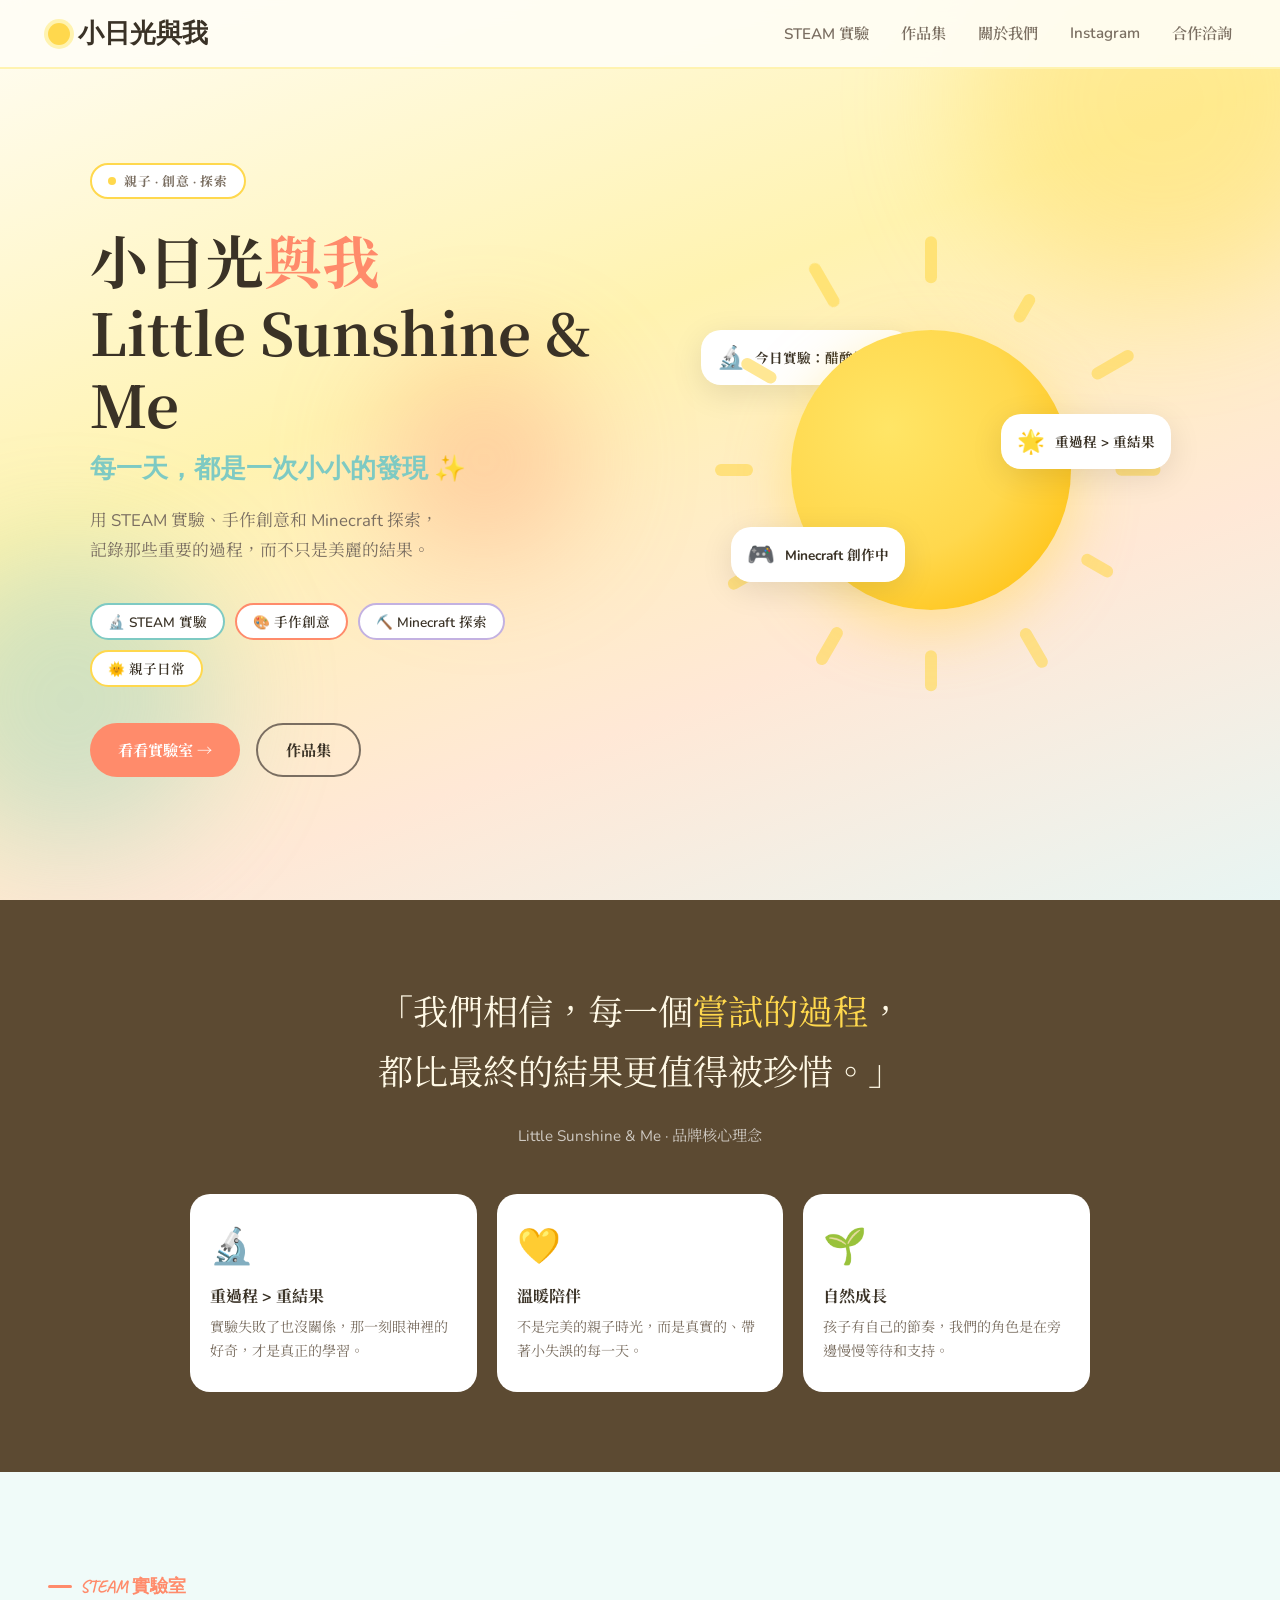
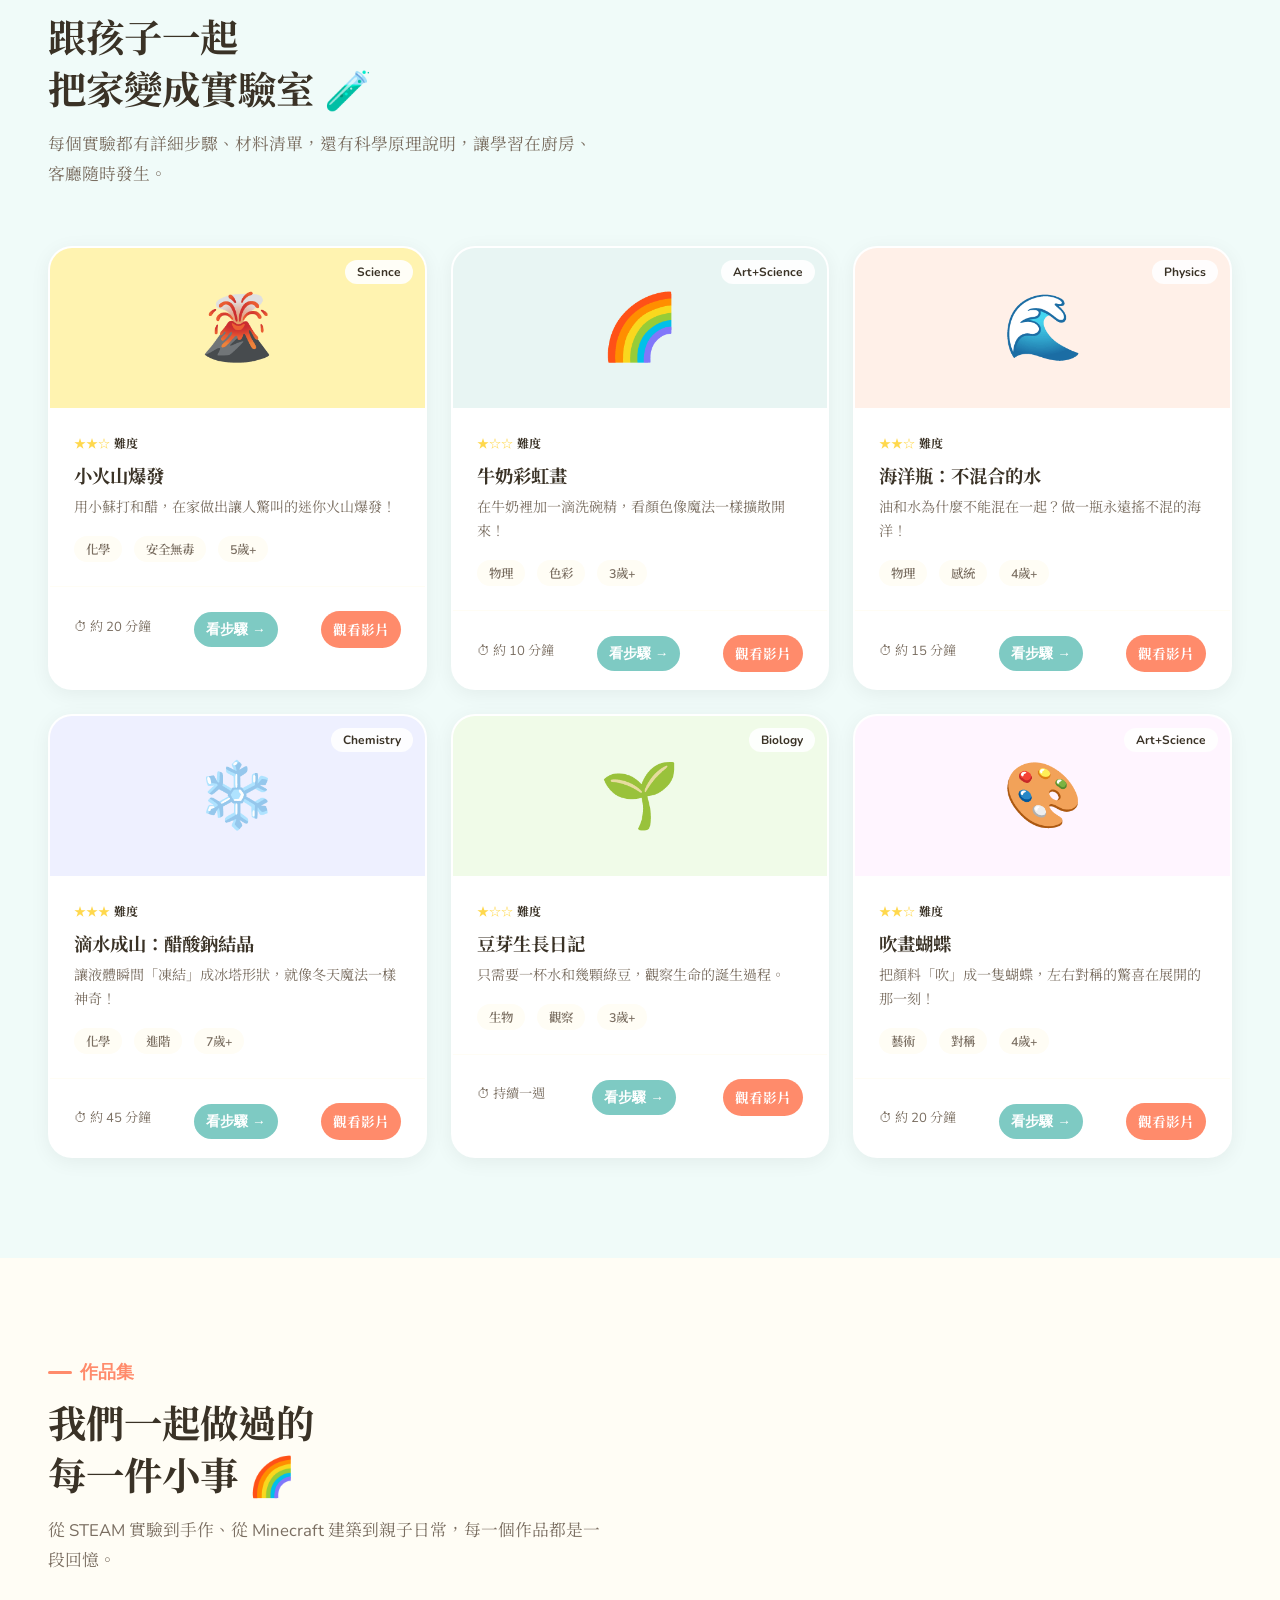
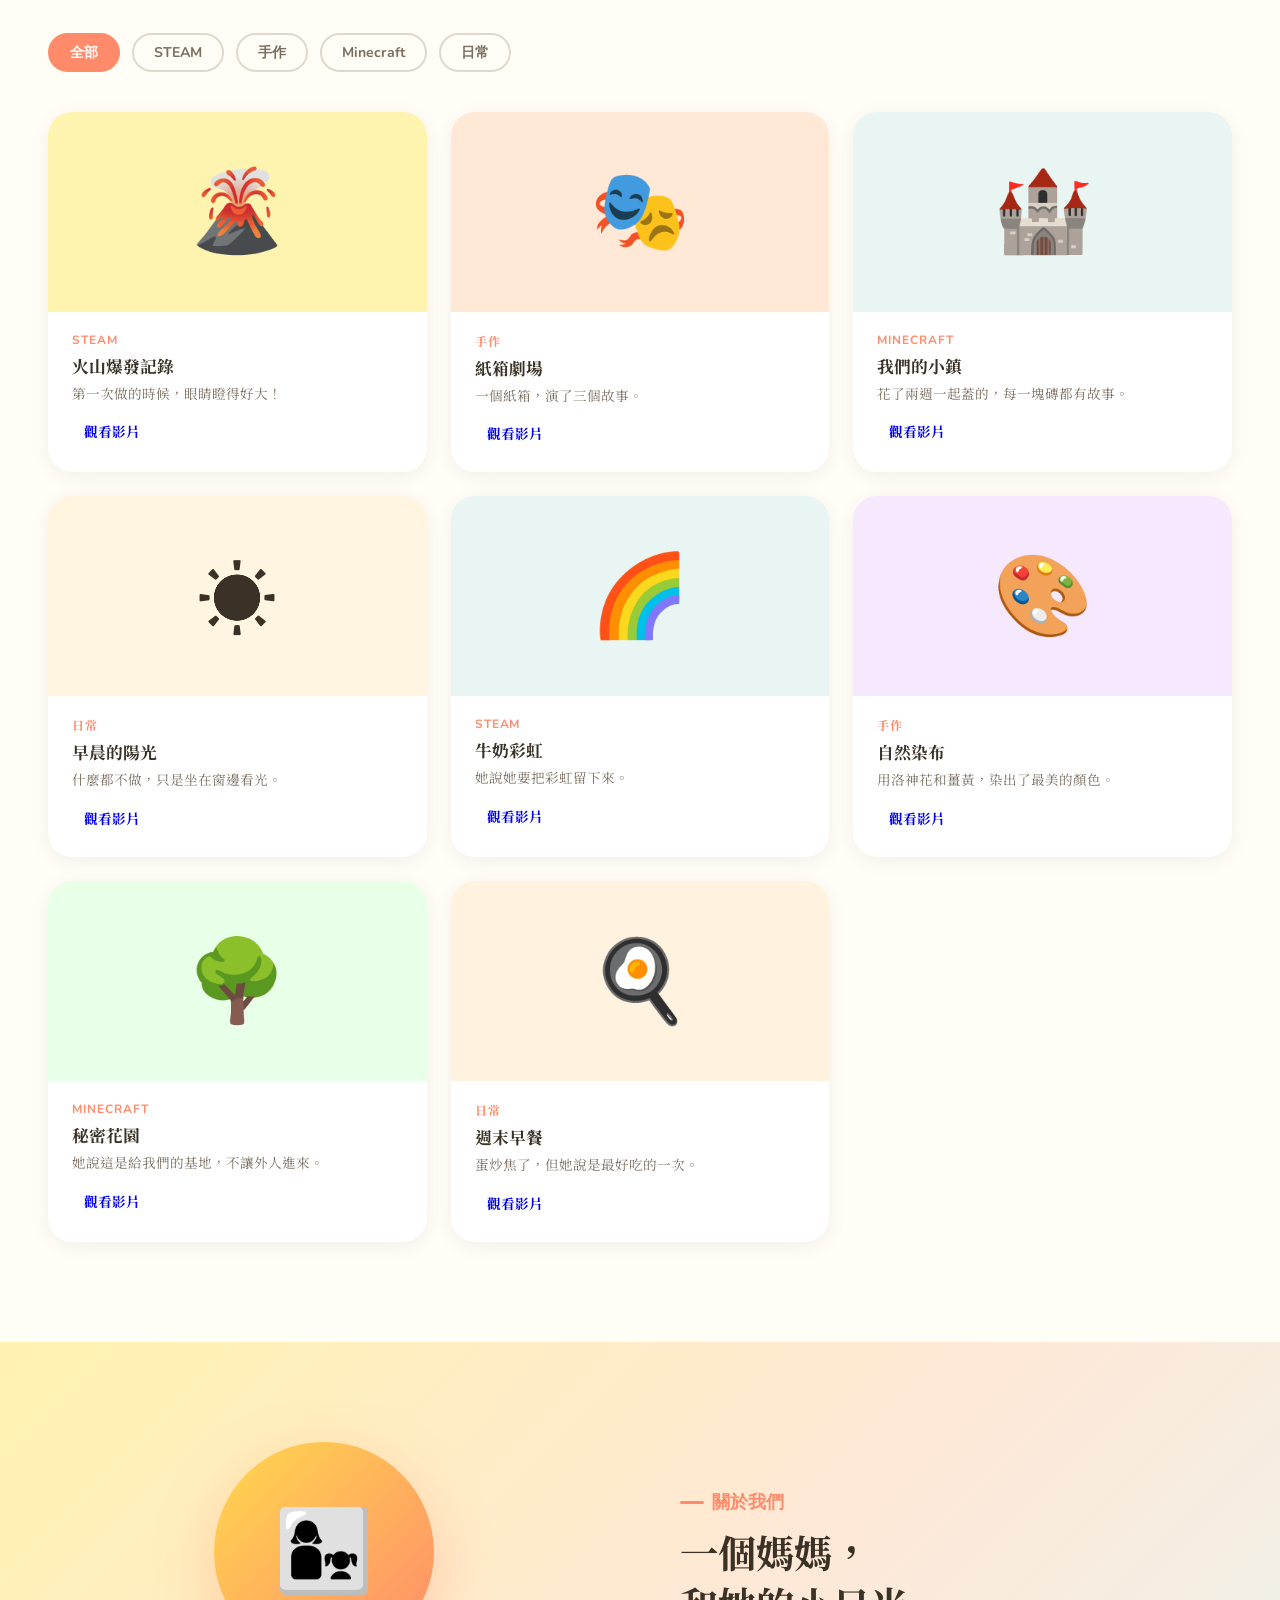
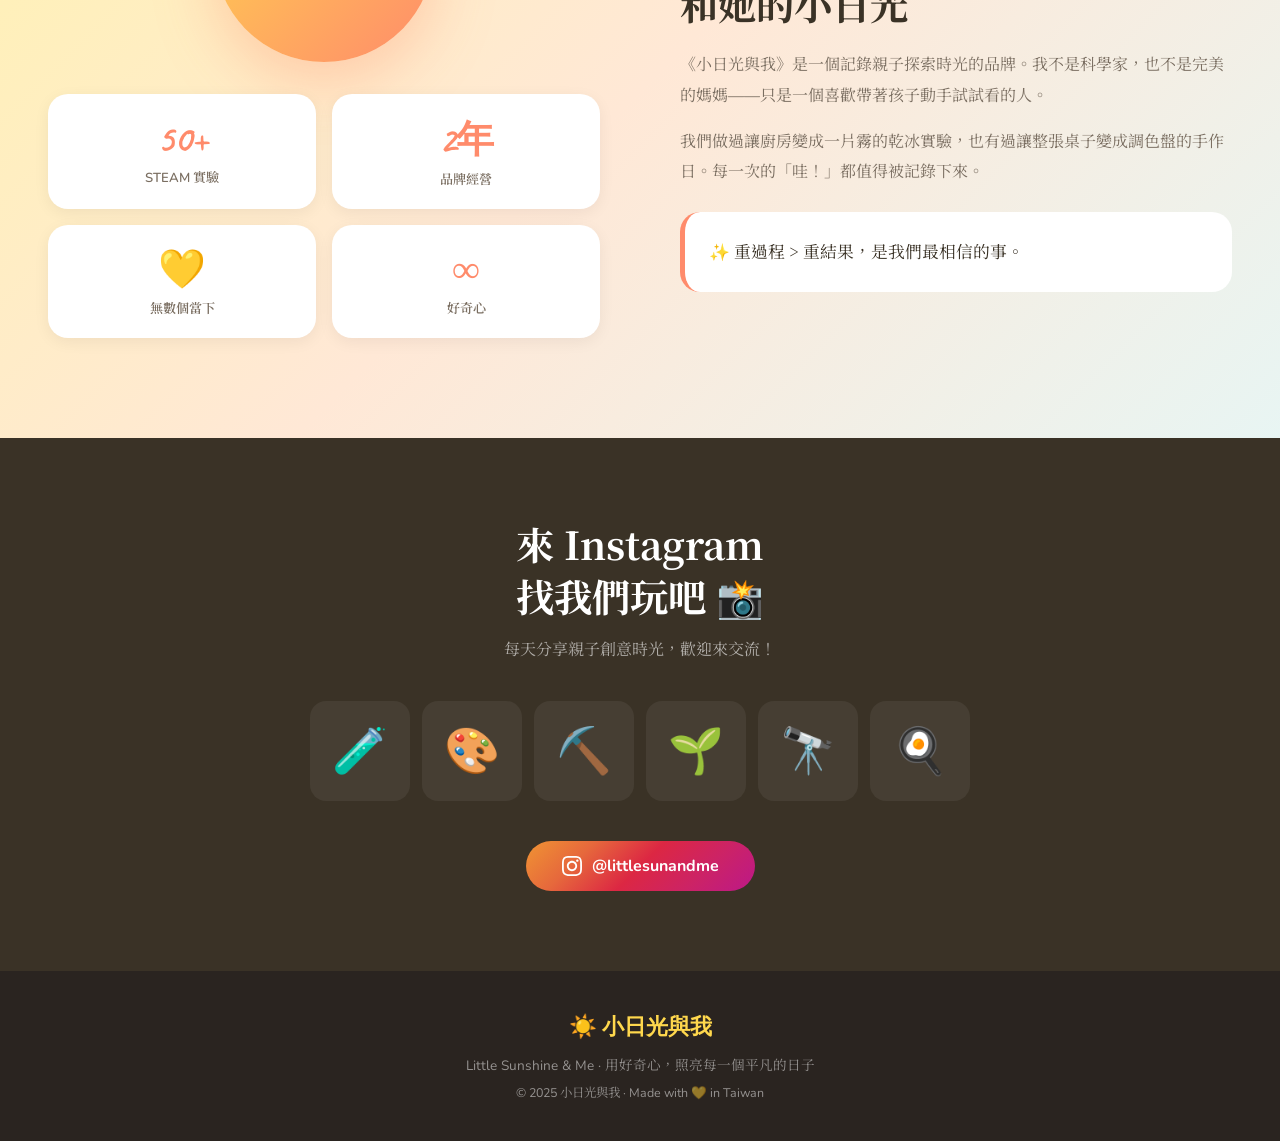
==== commit 7c537ee4: "feat: 實驗動態模板頁面，新增實驗只需更新 JSON - 新增 experiments/index.html 單一模板，透過 URL ?slug= 動態渲染實驗內容 - 新增 experiment" ====
--- a/index.html
+++ b/index.html
@@ -785,8 +785,8 @@
       </div>
       <div class="exp-footer">
         <span class="exp-time">⏱ ${exp.time}</span>
-        <button class="exp-btn" onclick="openModal(${i})">看步驟 →</button>
-        <a href="${exp.videoLink}" target="_blank" class="exp-video-btn">觀看影片</a> 
+        <a href="experiments/?slug=${exp.slug}" class="exp-btn">看步驟 →</a>
+        <a href="${exp.videoLink}" target="_blank" rel="noopener noreferrer" class="exp-video-btn">觀看影片</a>
       </div>`;
     expGrid.appendChild(card);
   });
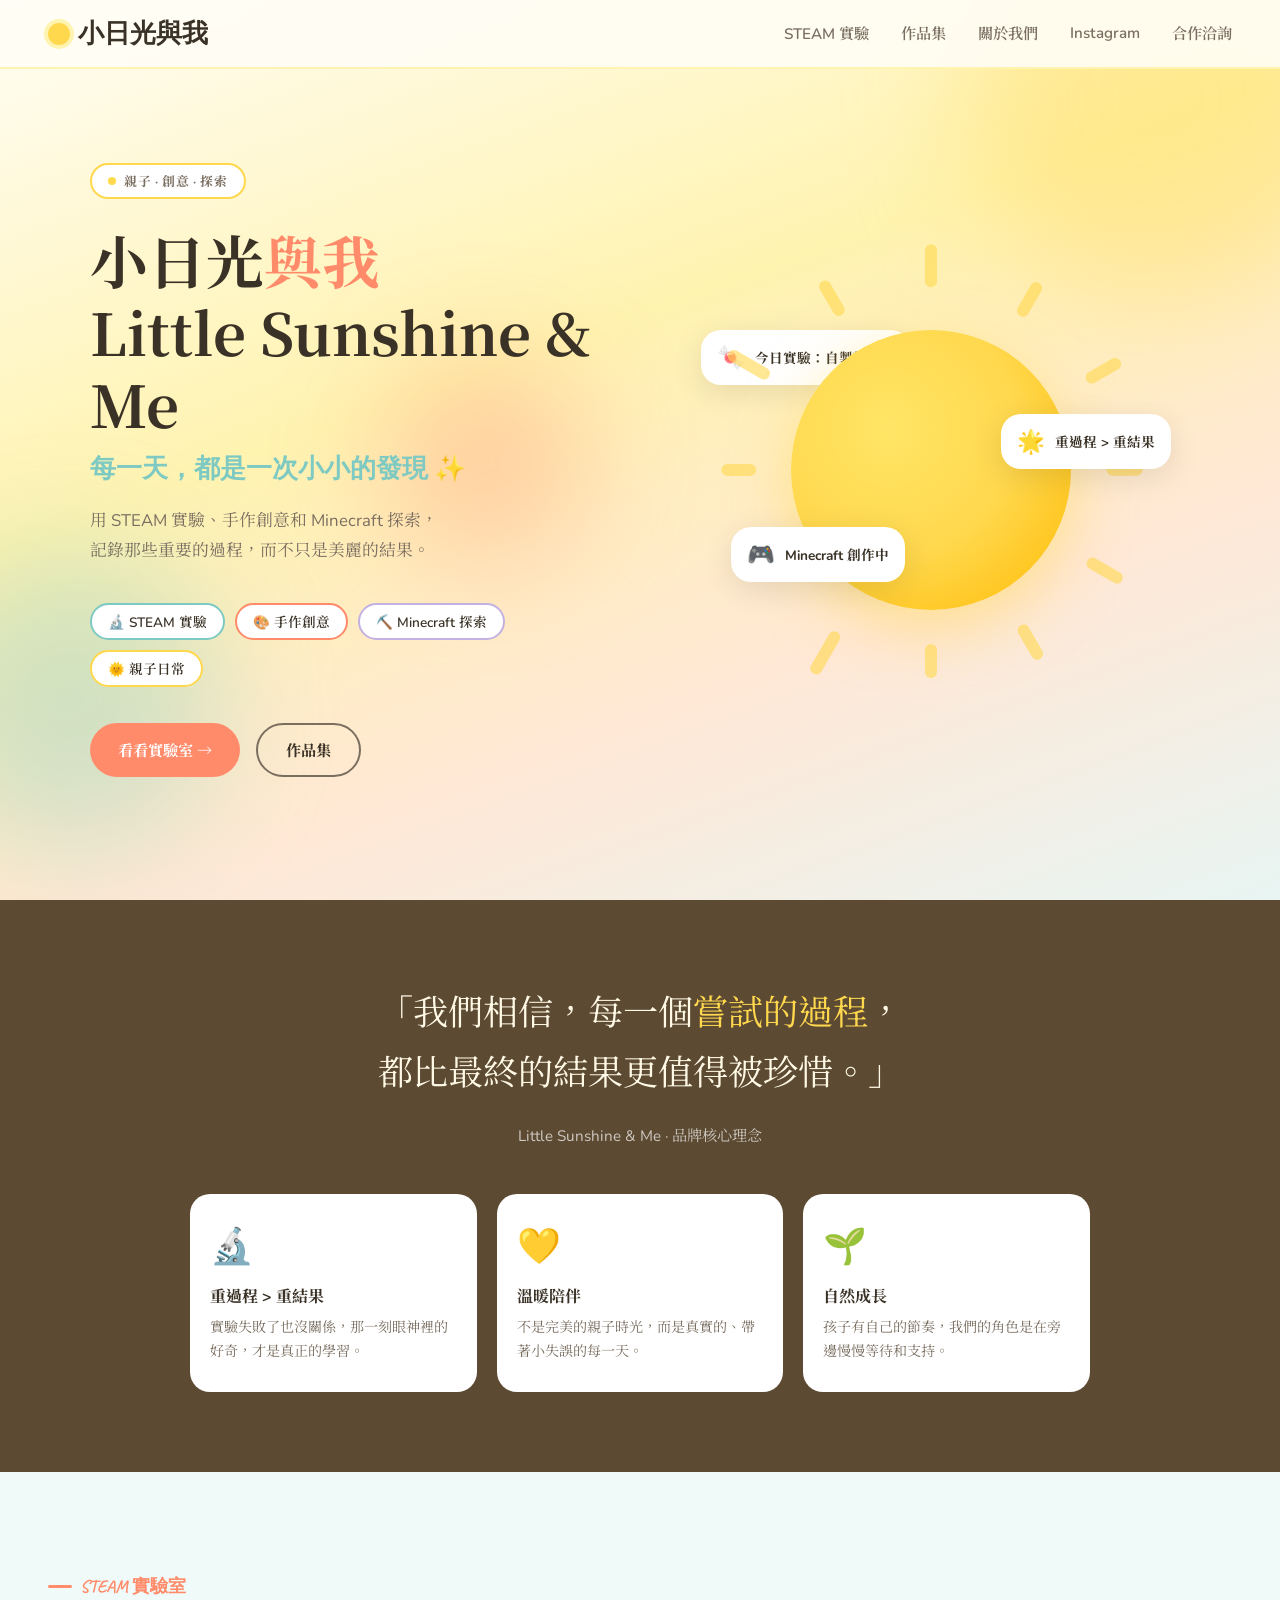
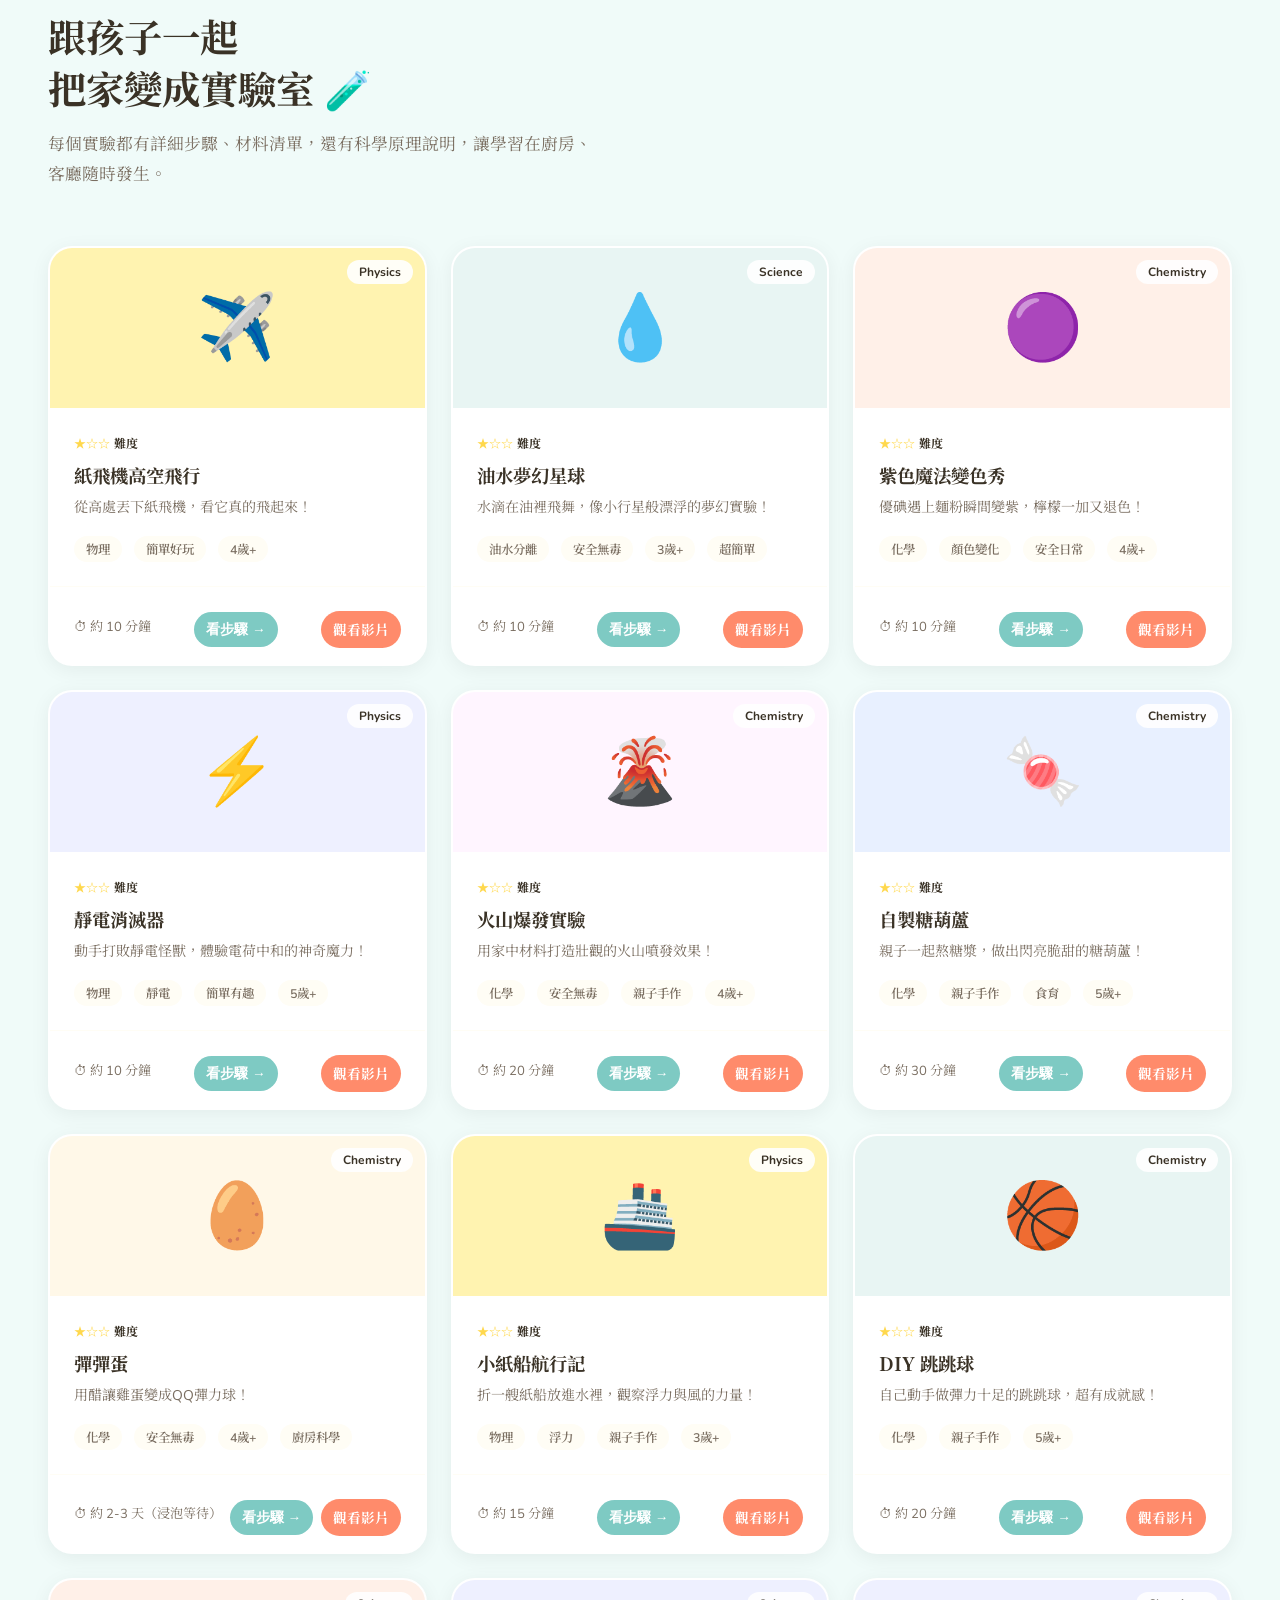
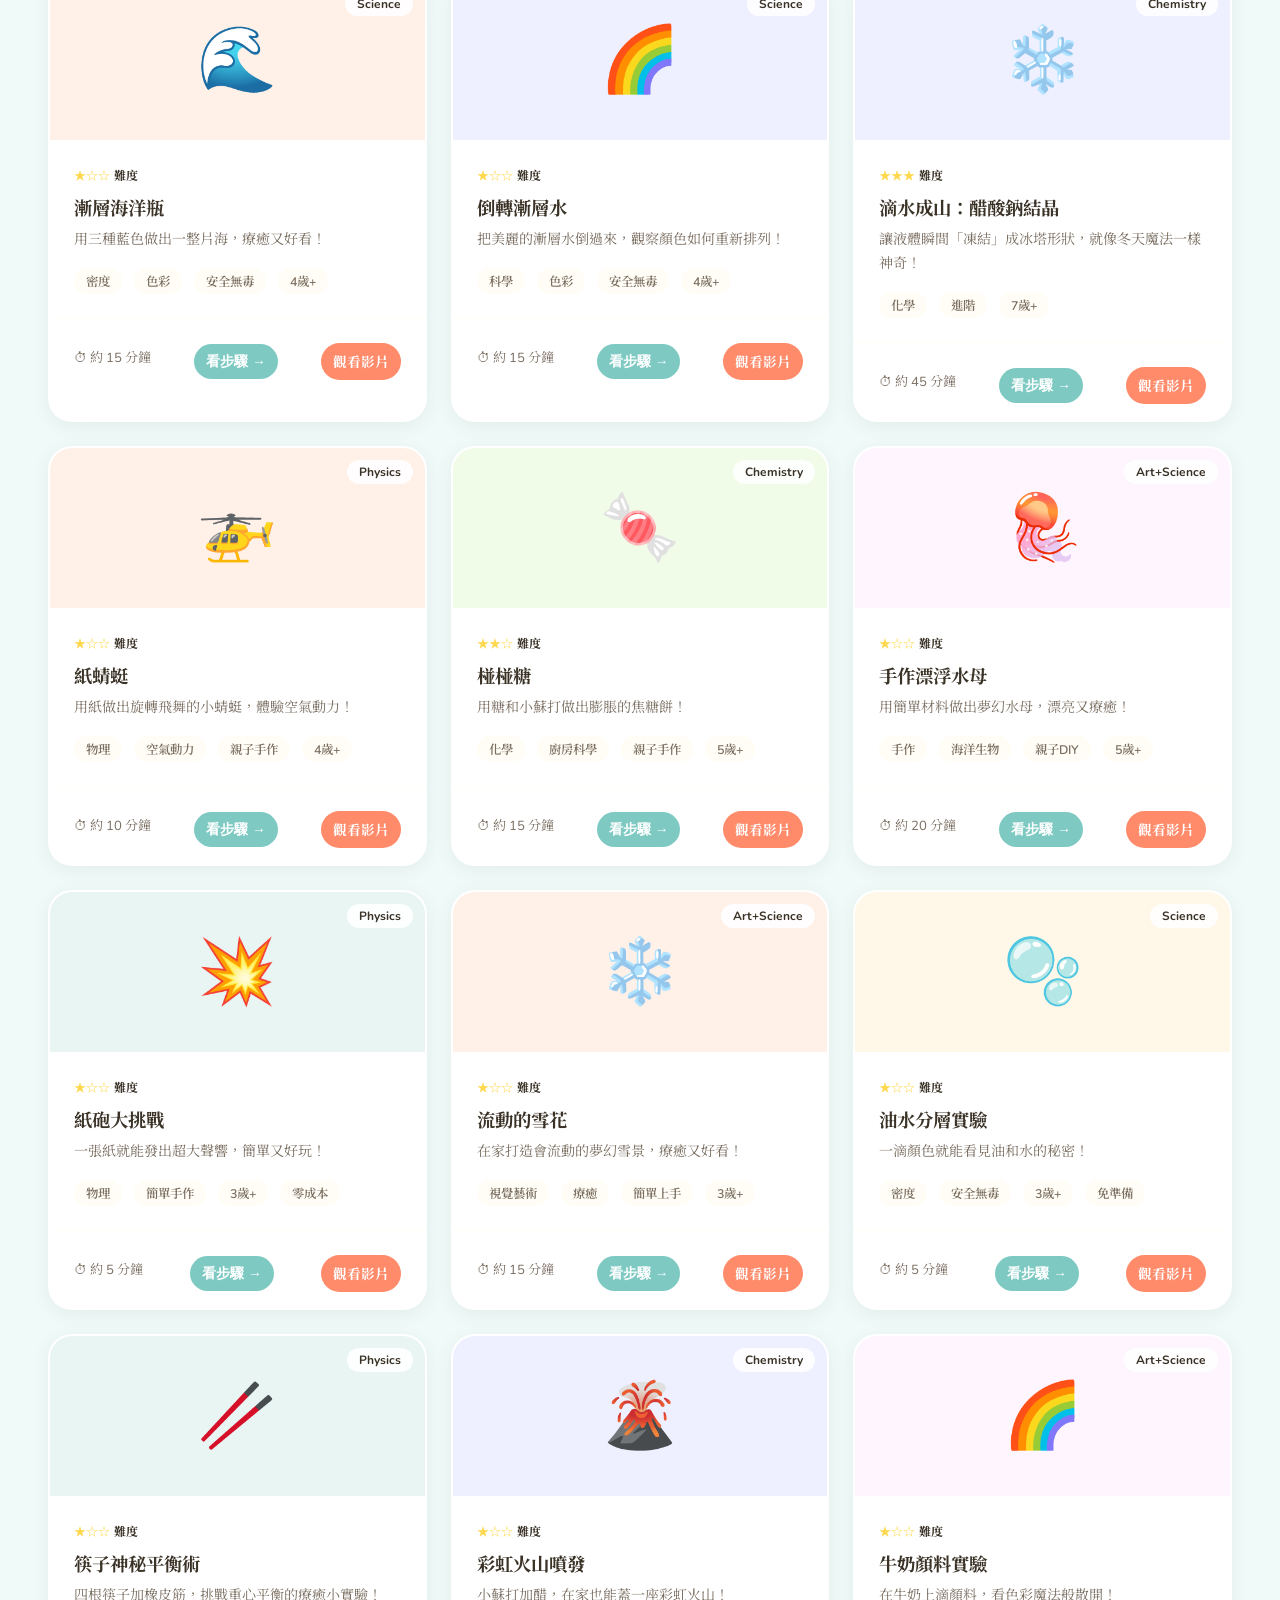
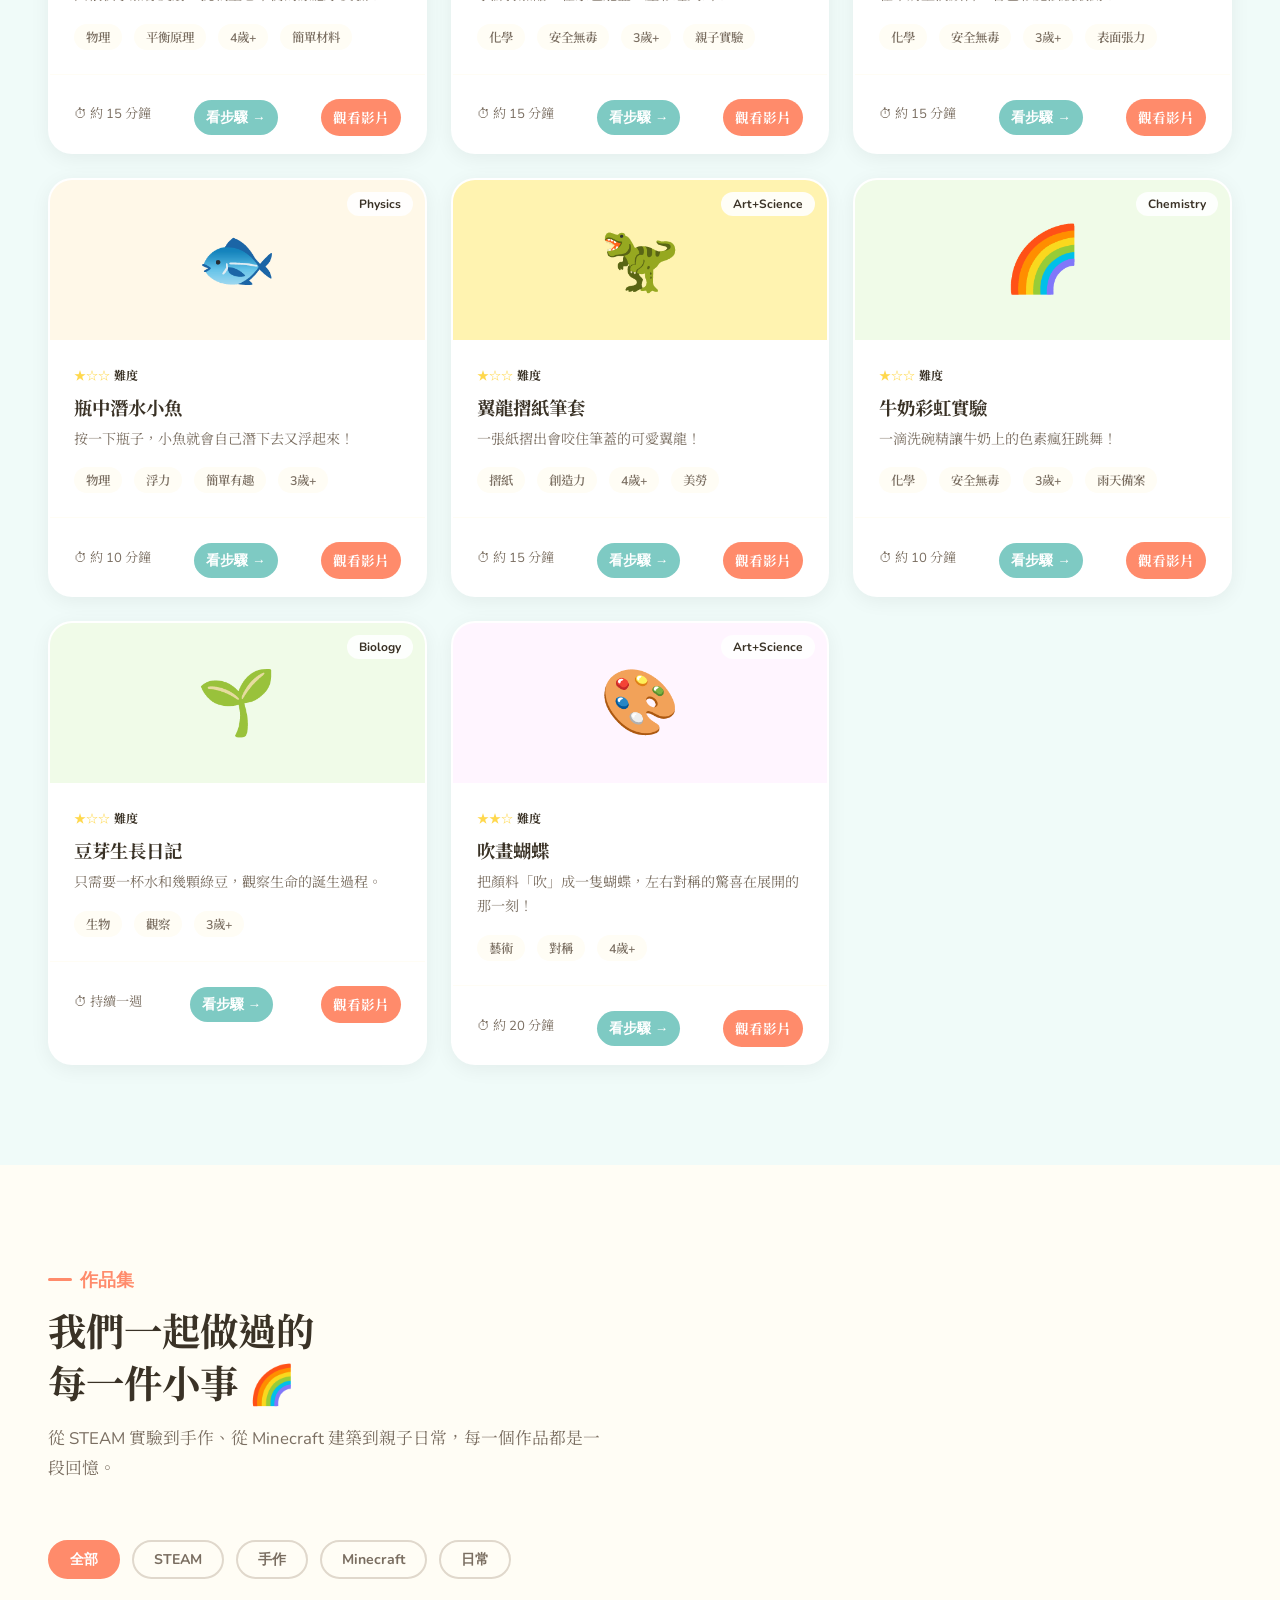
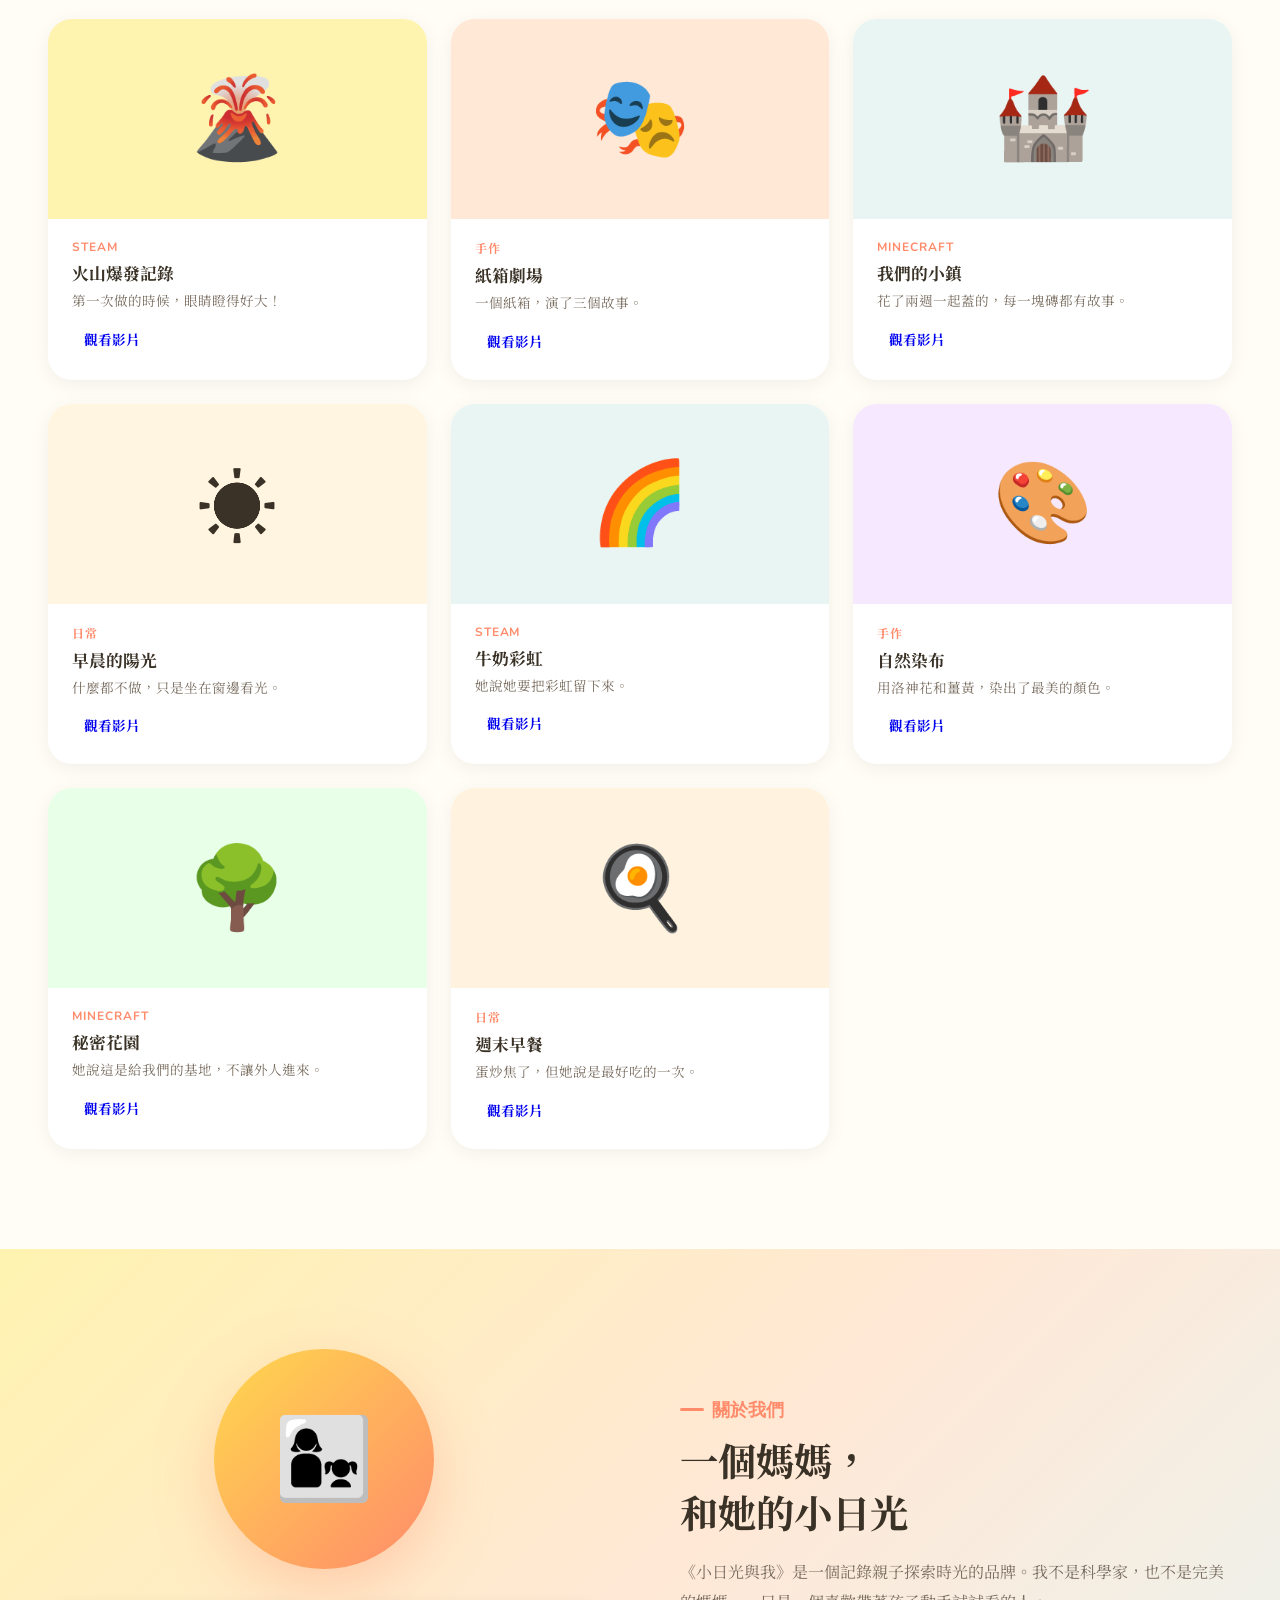
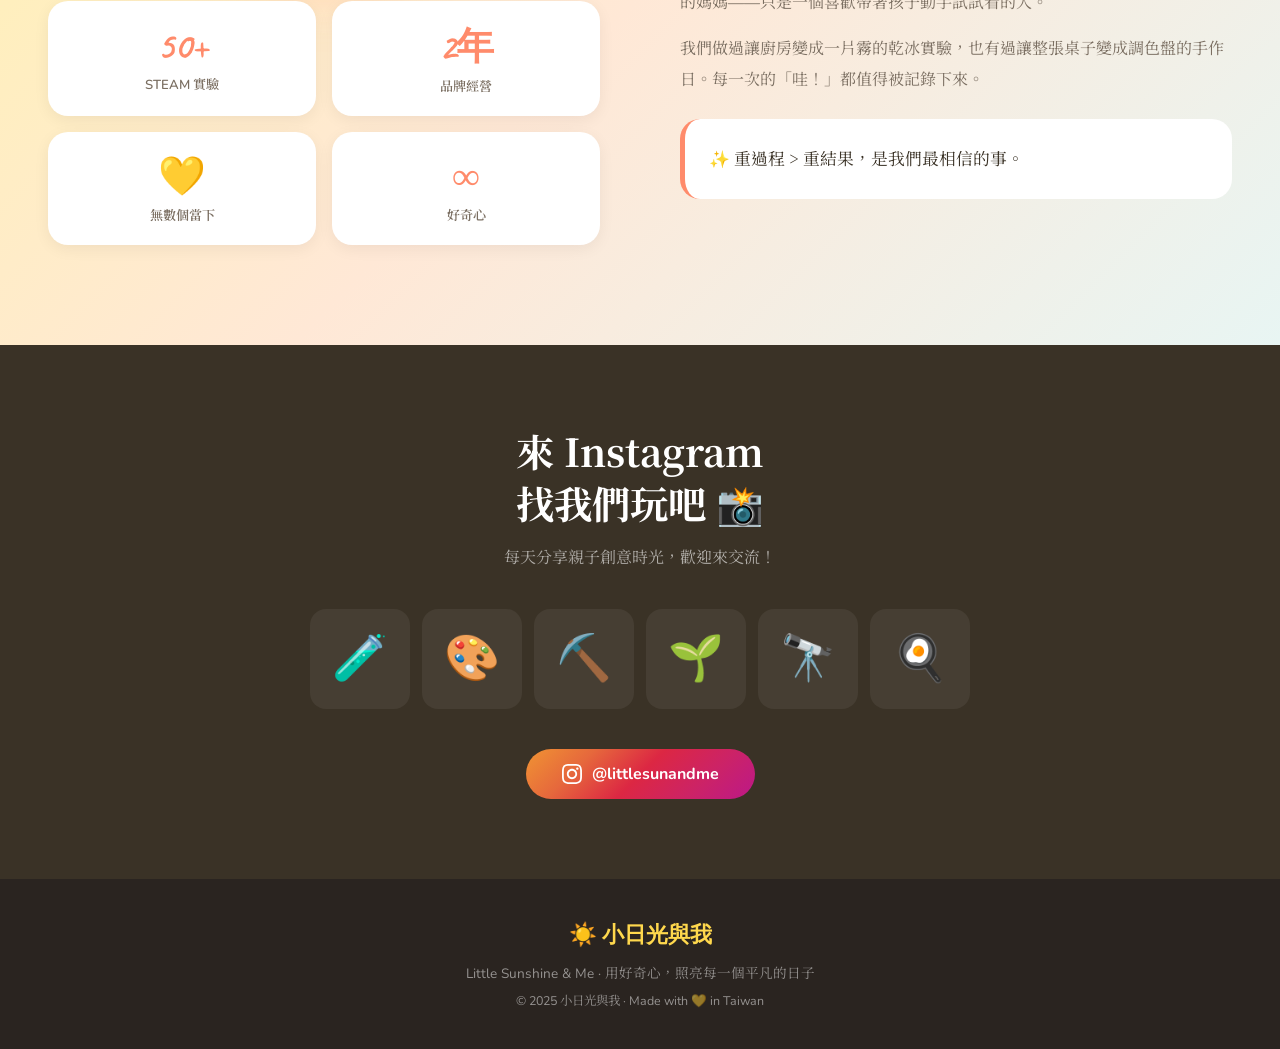
==== commit c9e810df: "fix: 修復漢堡選單、Portfolio 連結，新增 SEO 與隨機今日實驗 - 修復首頁漢堡選單 CSS 順序錯誤（display:none 覆蓋 media query） - 合作洽詢頁補上漢堡" ====
--- a/index.html
+++ b/index.html
@@ -493,6 +493,30 @@
 }
 footer p { font-size: 0.85rem; }
 
+/* ── HAMBURGER ── */
+.nav-toggle {
+  display: none;
+  flex-direction: column;
+  justify-content: center;
+  gap: 5px;
+  background: none;
+  border: none;
+  cursor: pointer;
+  padding: 4px;
+  z-index: 101;
+}
+.nav-toggle span {
+  display: block;
+  width: 24px;
+  height: 2px;
+  background: var(--text);
+  border-radius: 2px;
+  transition: all 0.3s;
+}
+.nav-toggle.open span:nth-child(1) { transform: translateY(7px) rotate(45deg); }
+.nav-toggle.open span:nth-child(2) { opacity: 0; }
+.nav-toggle.open span:nth-child(3) { transform: translateY(-7px) rotate(-45deg); }
+
 /* ── responsive ── */
 @media(max-width: 768px) {
 nav { padding: 16px 24px; }
@@ -523,30 +547,6 @@
 .modal-header { height: 140px; font-size: 4rem; }
 .modal-body { padding: 20px; }
 }
-
-/* ── HAMBURGER ── */
-.nav-toggle {
-  display: none;
-  flex-direction: column;
-  justify-content: center;
-  gap: 5px;
-  background: none;
-  border: none;
-  cursor: pointer;
-  padding: 4px;
-  z-index: 101;
-}
-.nav-toggle span {
-  display: block;
-  width: 24px;
-  height: 2px;
-  background: var(--text);
-  border-radius: 2px;
-  transition: all 0.3s;
-}
-.nav-toggle.open span:nth-child(1) { transform: translateY(7px) rotate(45deg); }
-.nav-toggle.open span:nth-child(2) { opacity: 0; }
-.nav-toggle.open span:nth-child(3) { transform: translateY(-7px) rotate(-45deg); }
 
 /* scroll animation */
 .reveal { opacity: 0; transform: translateY(24px); transition: opacity 0.7s, transform 0.7s; }
@@ -635,7 +635,7 @@
     </div>
     <div class="hero-visual">
       <div class="sun-illustration">
-        <div class="floating-card card-1"><span class="icon">🔬</span> 今日實驗：醋酸鈉結晶</div>
+        <div class="floating-card card-1" id="todayExp"><span class="icon">🔬</span> 今日實驗：載入中...</div>
         <div class="sun-circle" id="sunCircle"></div>
         <div class="floating-card card-2"><span class="icon">🌟</span> 重過程 > 重結果</div>
         <div class="floating-card card-3"><span class="icon">🎮</span> Minecraft 創作中</div>
@@ -806,7 +806,7 @@
       <div class="portfolio-img" style="background:${p.bg}">
         ${p.emoji}
         <div class="portfolio-overlay">
-          <a href="#" class="overlay-link">查看</a>
+          <a href="${p.videoLink}" target="_blank" rel="noopener noreferrer" class="overlay-link">查看</a>
         </div>
       </div>
       <div class="portfolio-info">
@@ -896,6 +896,11 @@
   portfolio = portData;
   renderExperiments();
   renderPortfolio('all');
+
+  // 隨機挑一個實驗顯示在 Hero 浮動卡片
+  const pick = expData[Math.floor(Math.random() * expData.length)];
+  document.getElementById('todayExp').innerHTML =
+    `<span class="icon">${pick.emoji}</span> 今日實驗：${pick.title}`;
 })
 .catch(err => {
   console.error('資料載入失敗：', err);
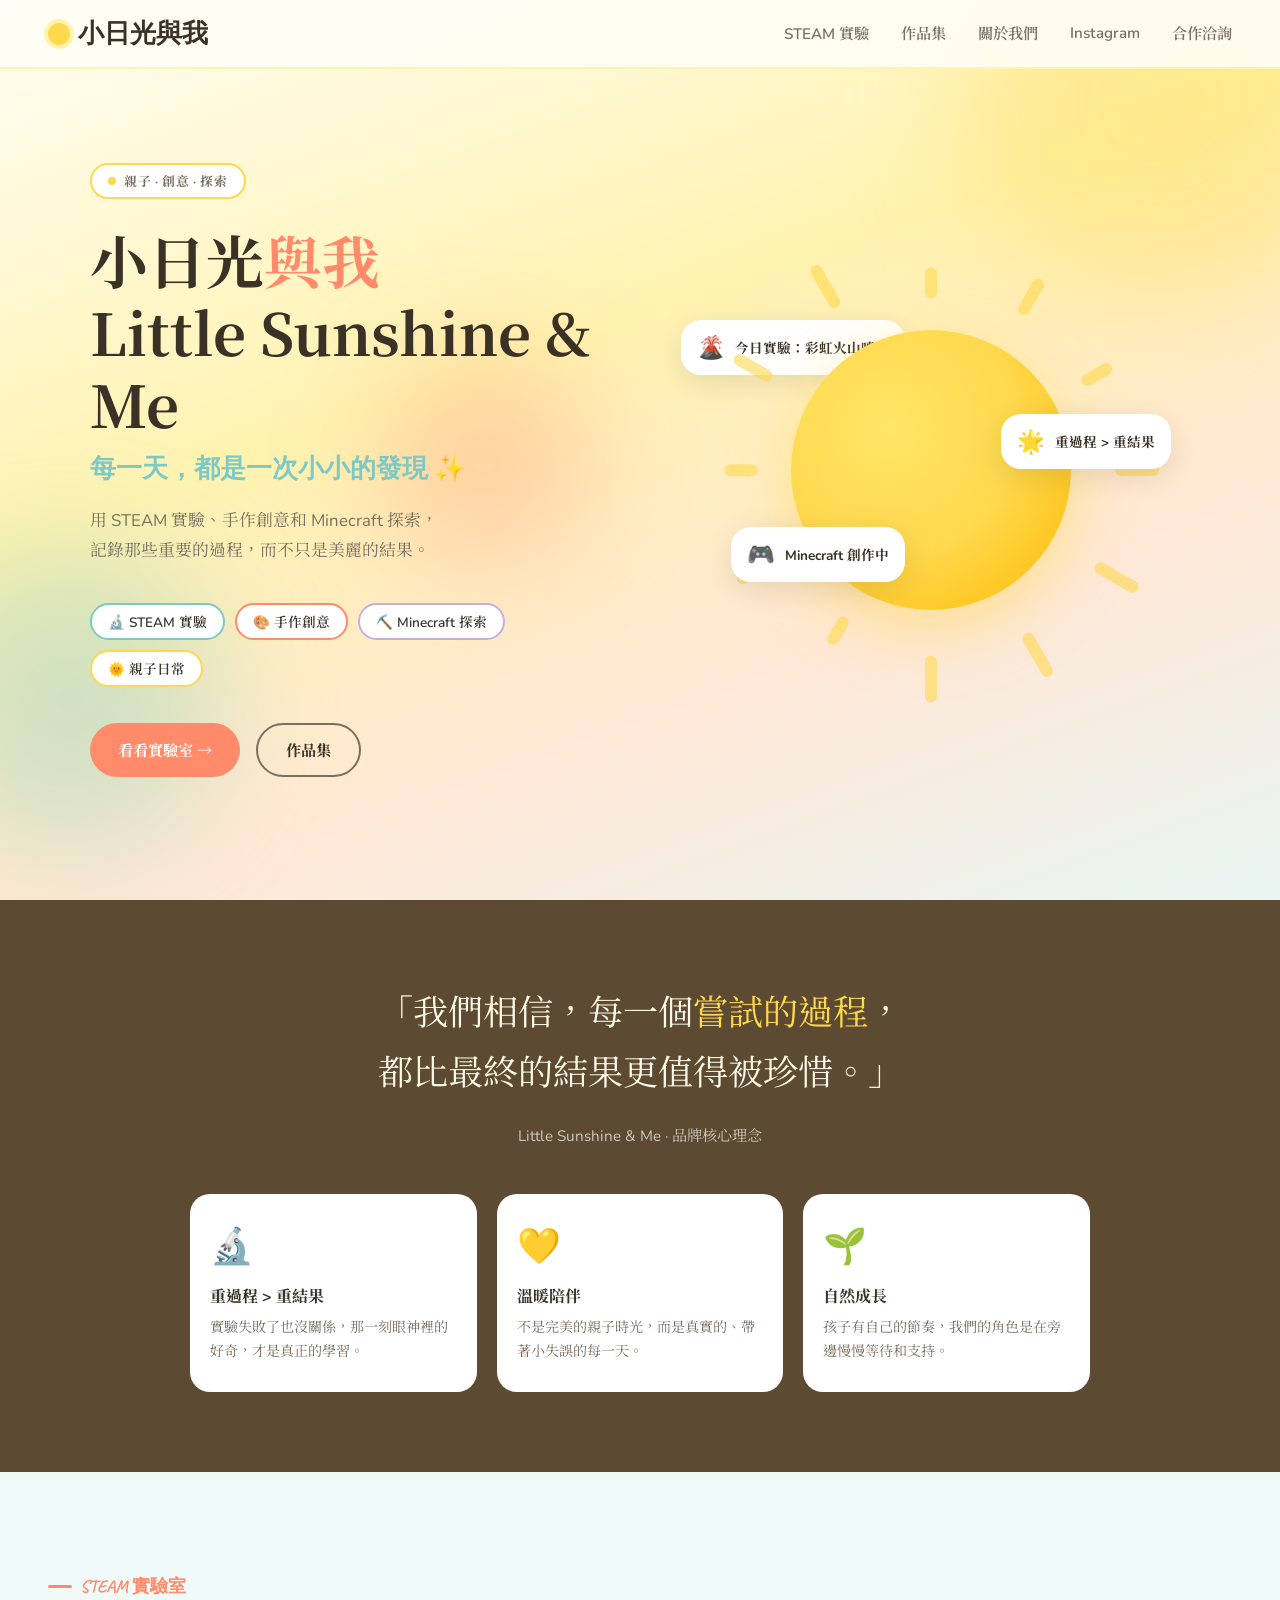
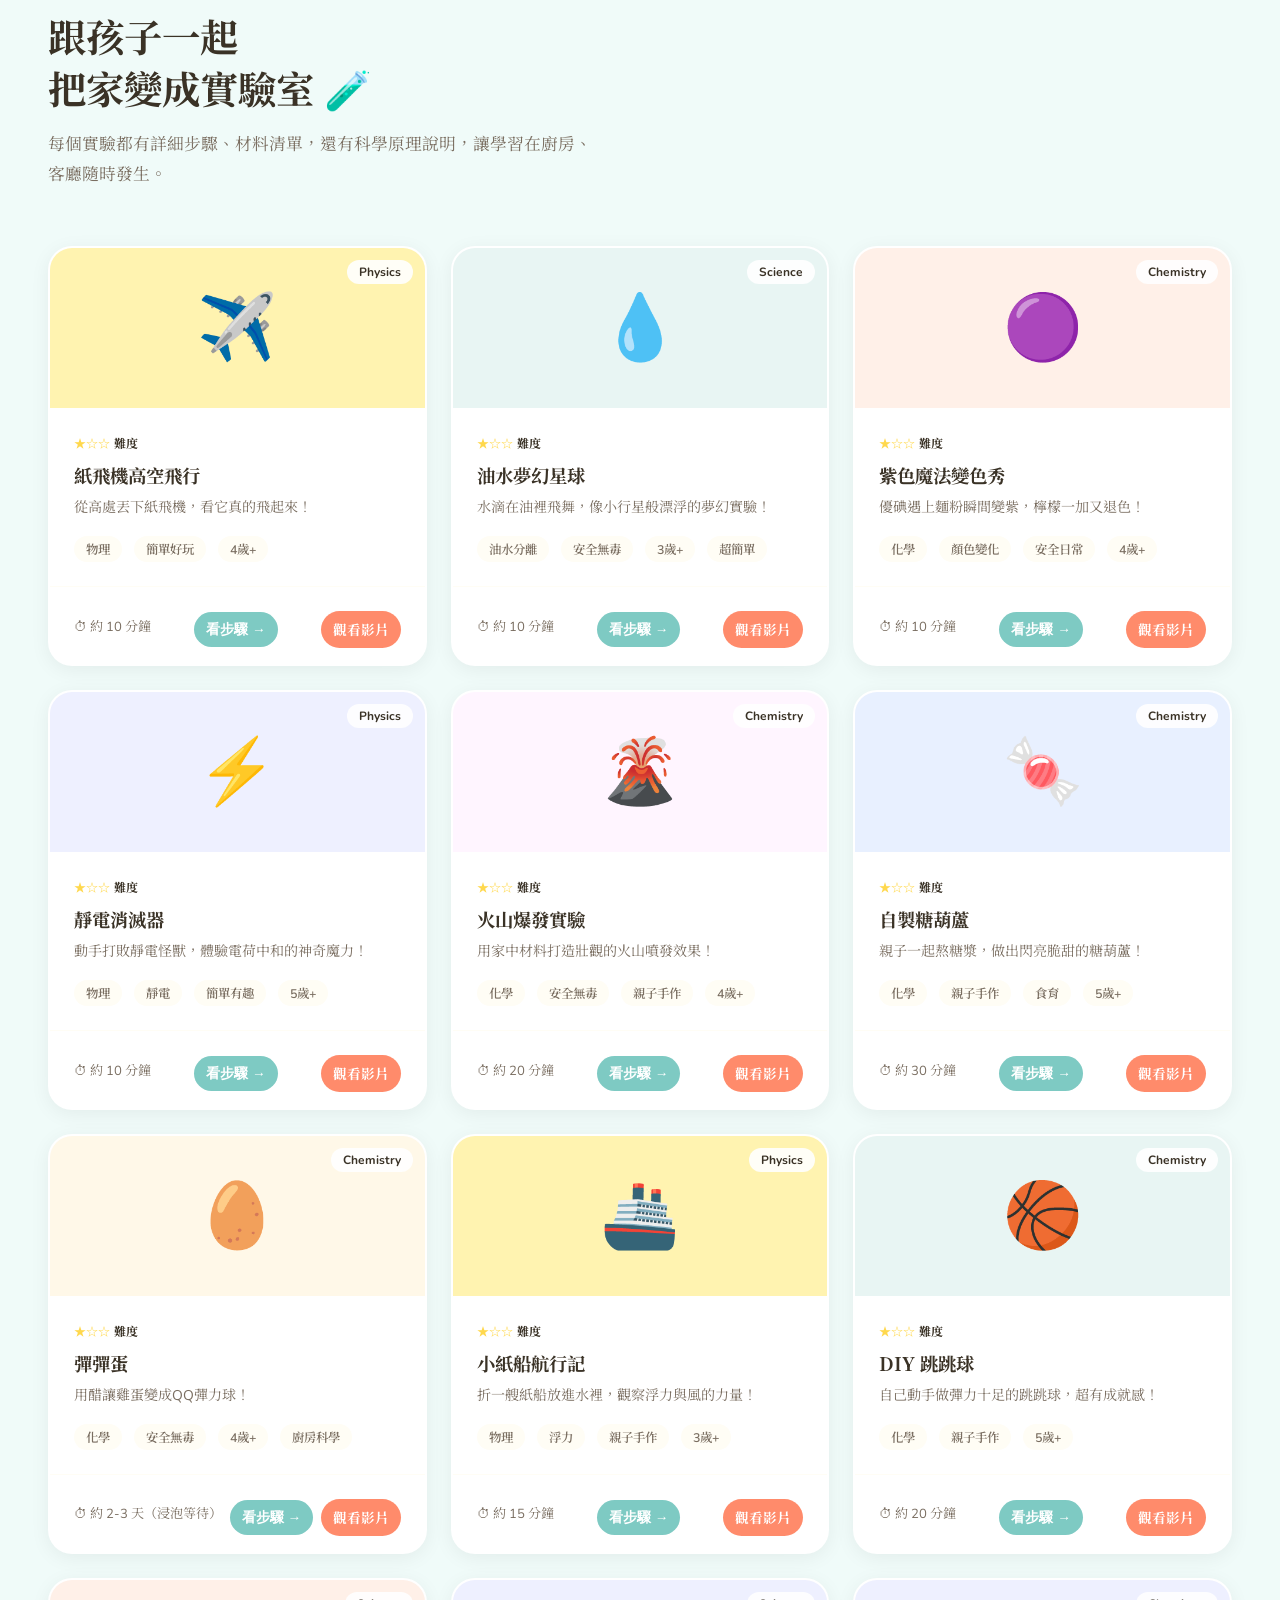
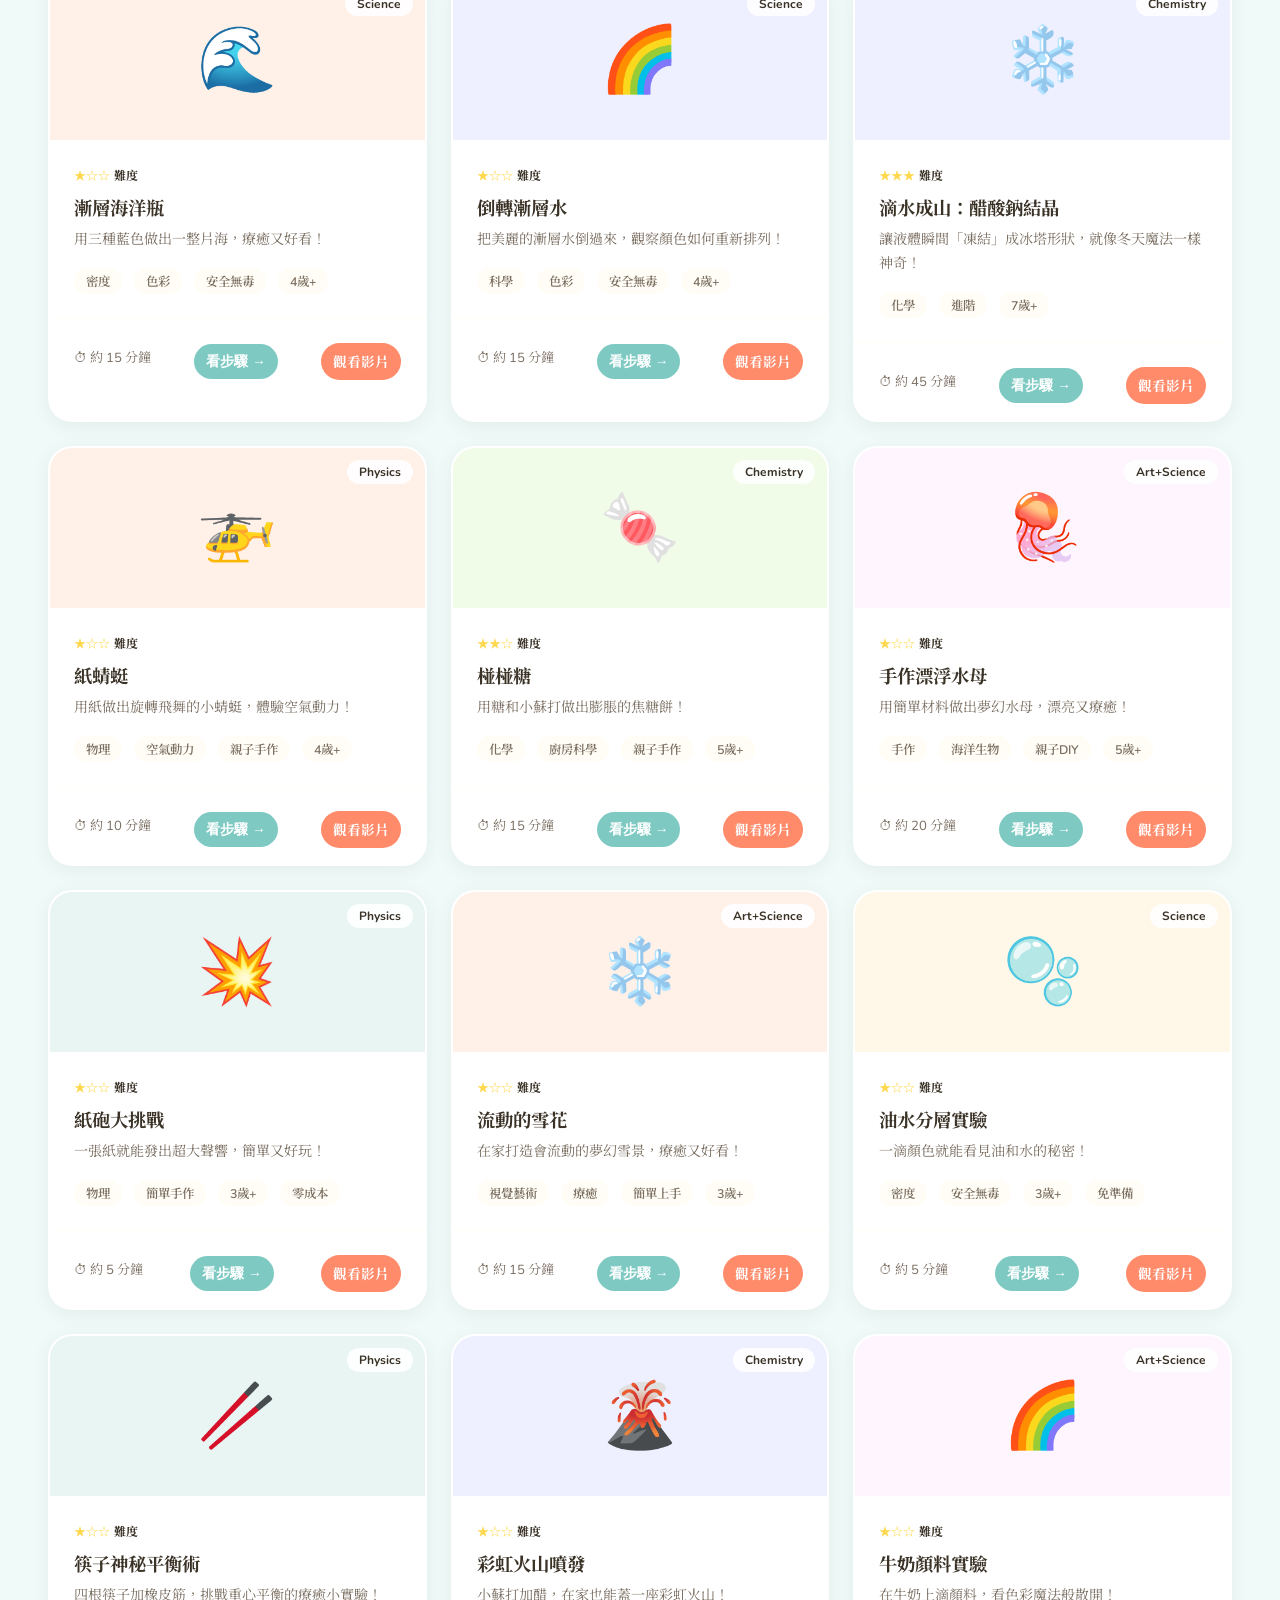
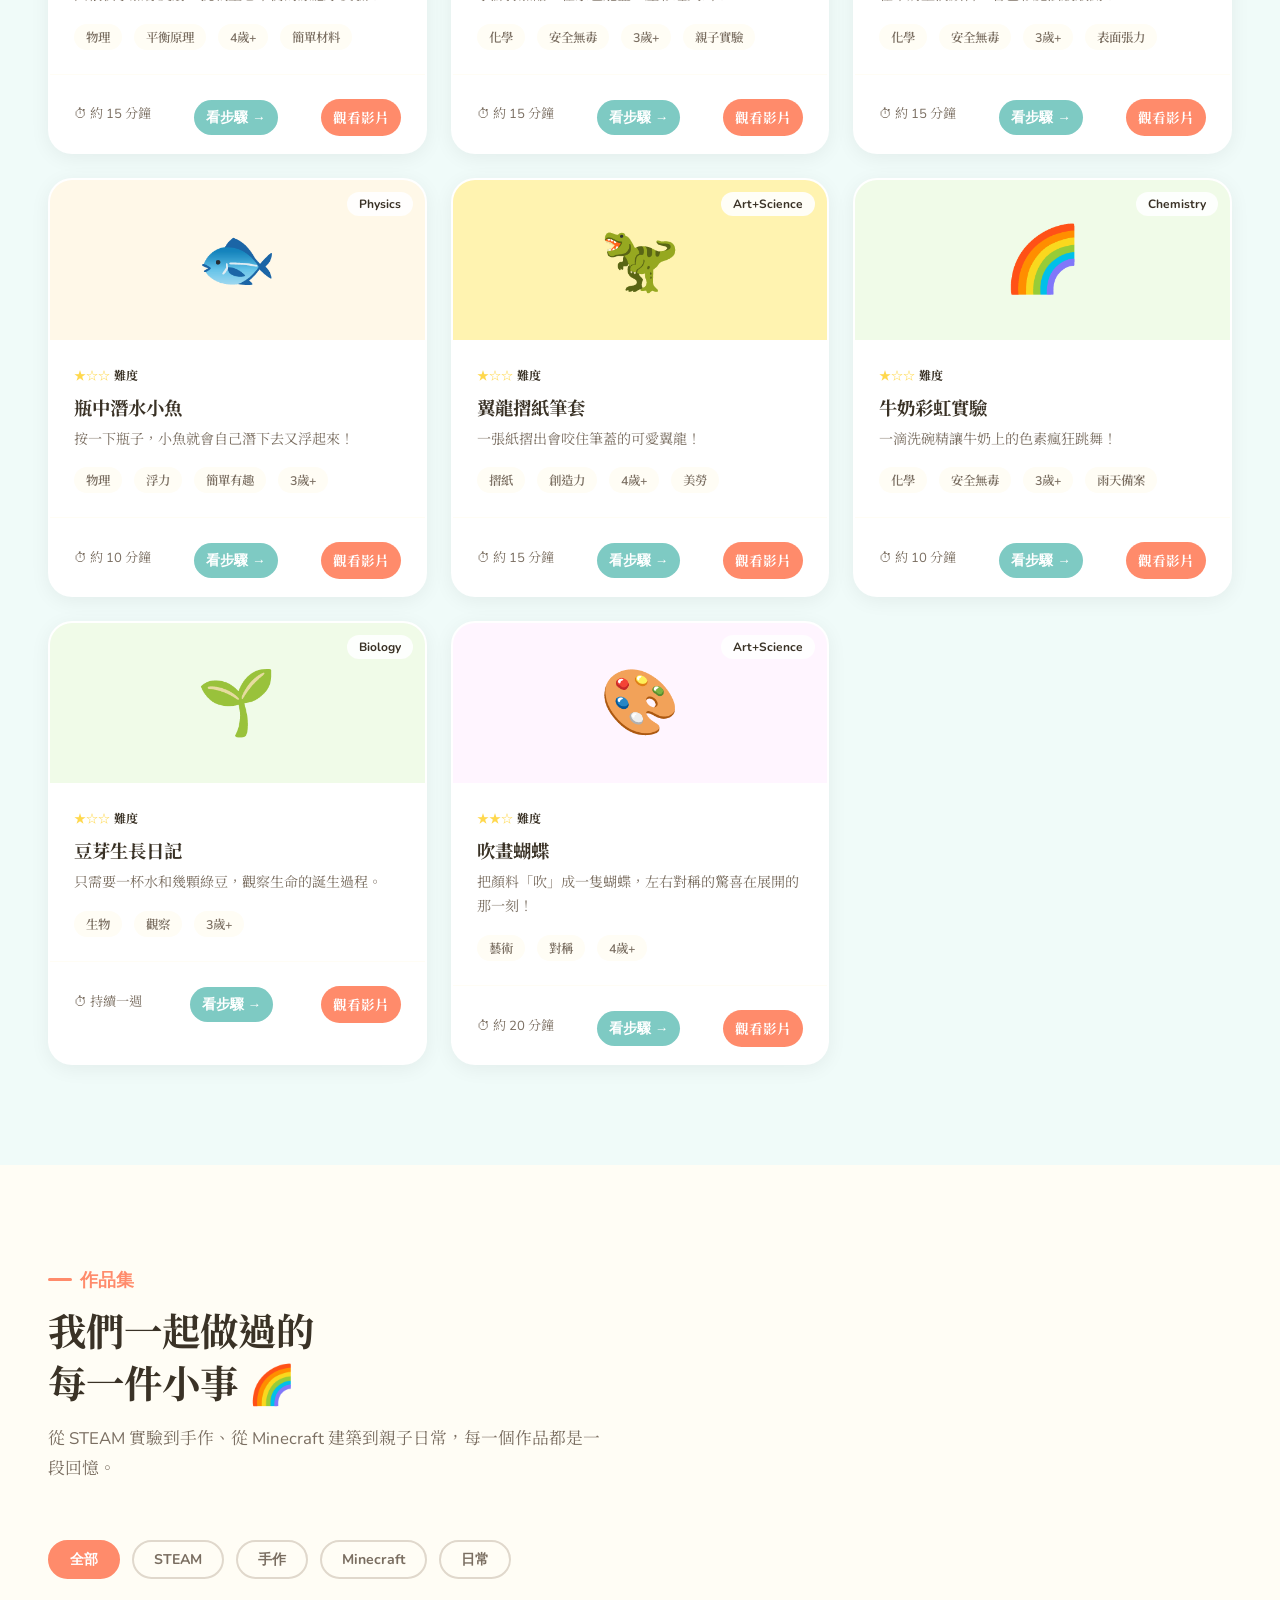
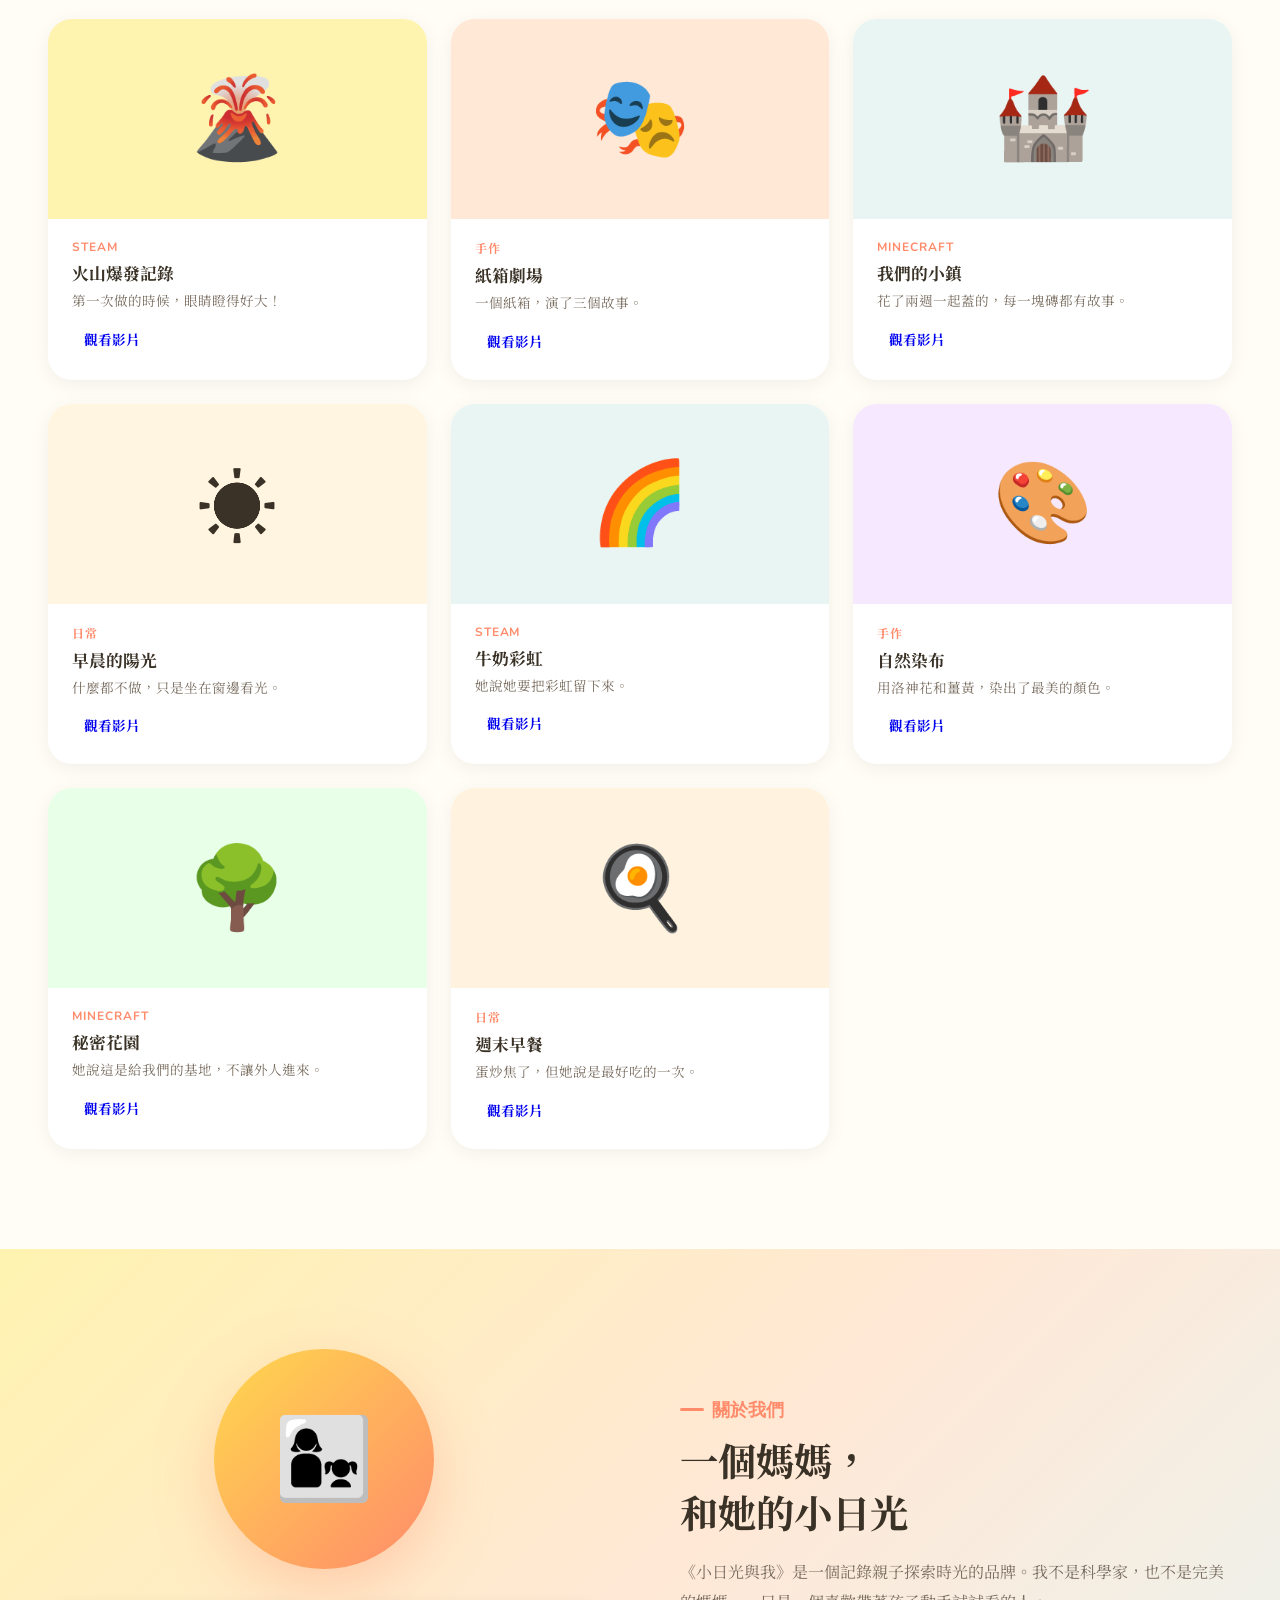
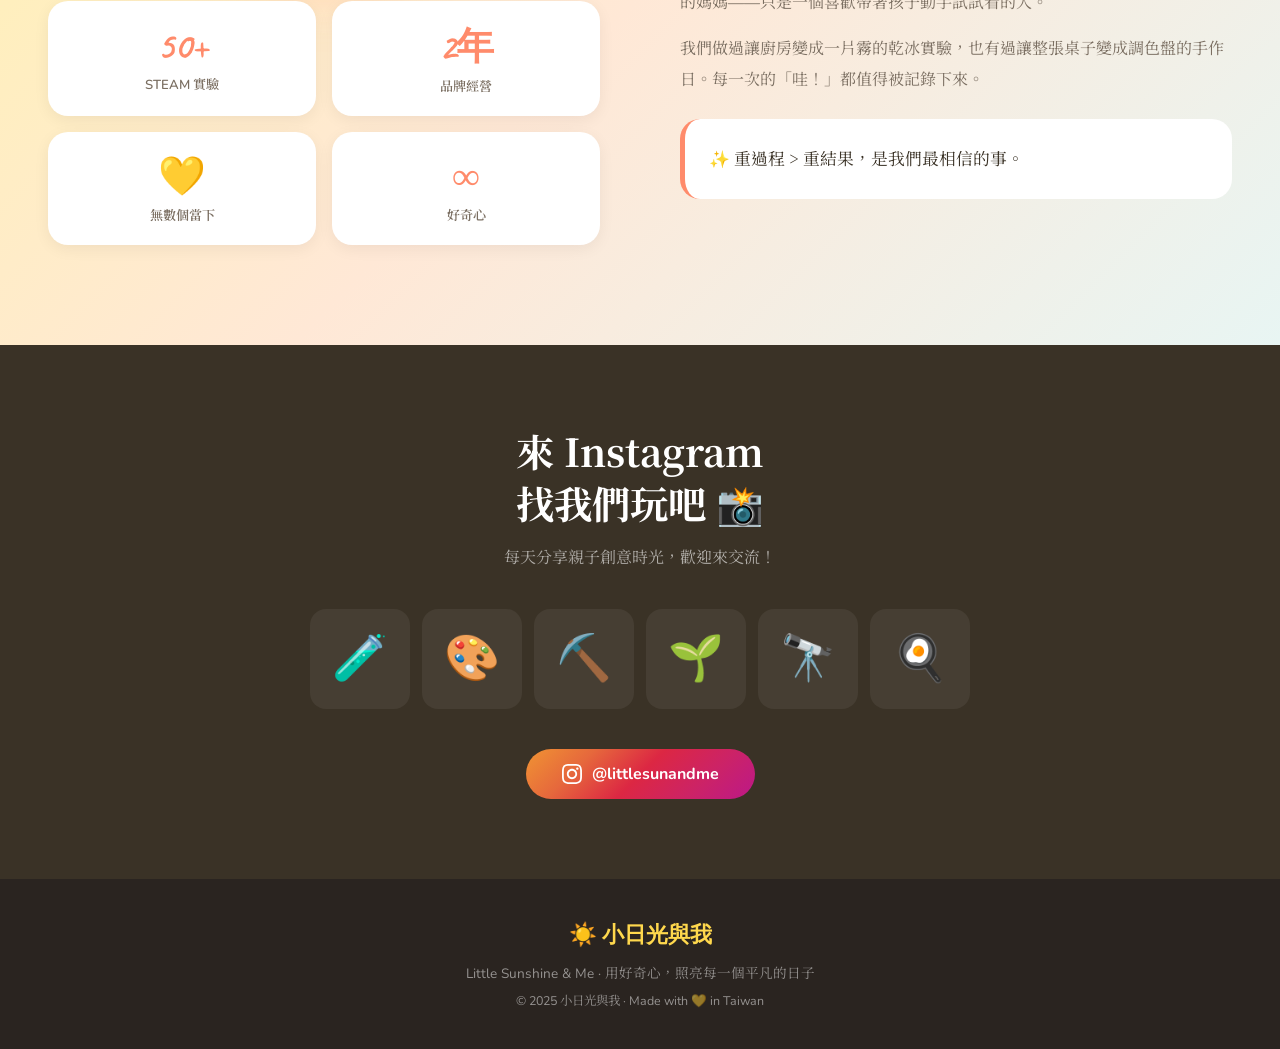
==== commit 246d55e2: "fix: 今日實驗卡片移到太陽左上方避免重疊 Co-Authored-By: Claude Opus 4.6 (1M context) <noreply@anthropic.com>" ====
--- a/index.html
+++ b/index.html
@@ -229,7 +229,7 @@
 white-space: nowrap;
 }
 .floating-card .icon { font-size: 1.4rem; }
-.card-1 { top: 0; left: -20px; animation-delay: 0s; }
+.card-1 { top: -10px; left: -40px; animation-delay: 0s; }
 .card-2 { top: 30%; right: -30px; animation-delay: 1.5s; }
 .card-3 { bottom: 10%; left: 10px; animation-delay: 3s; }
 @keyframes float-card {
